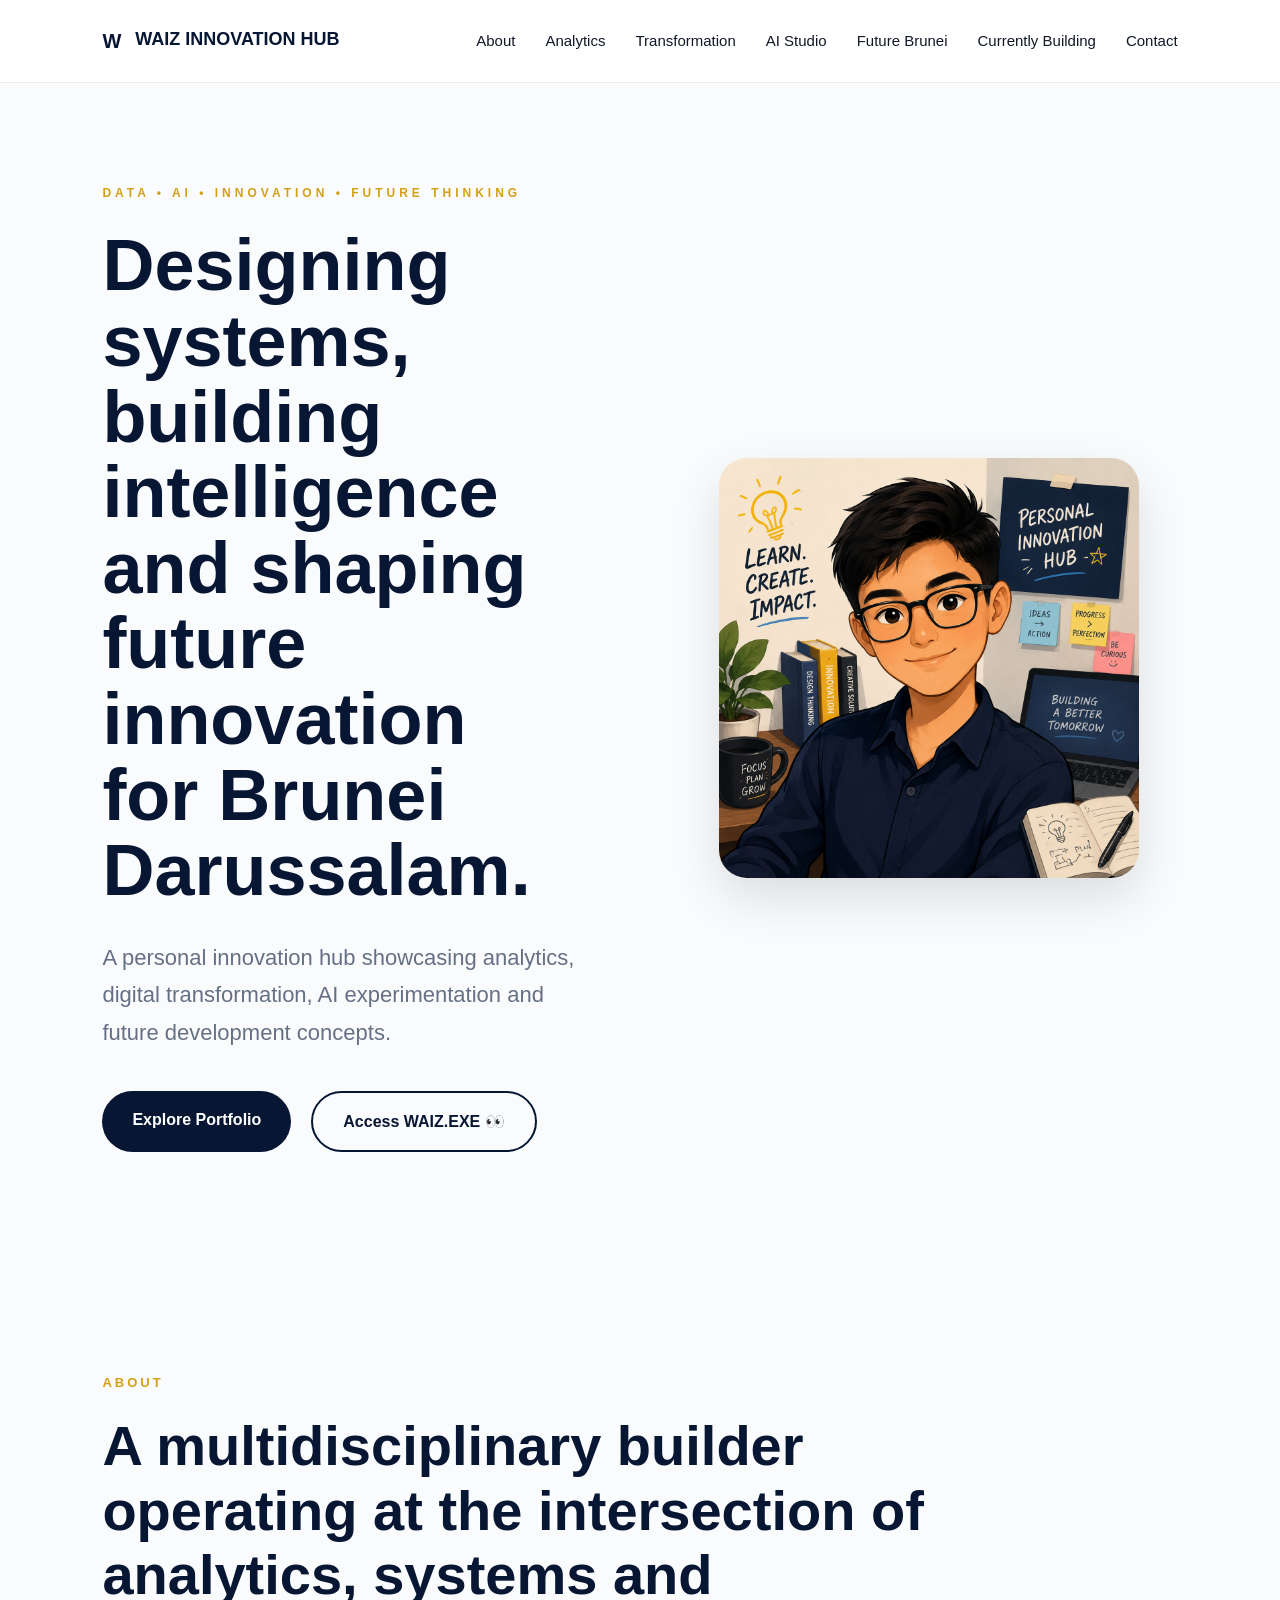
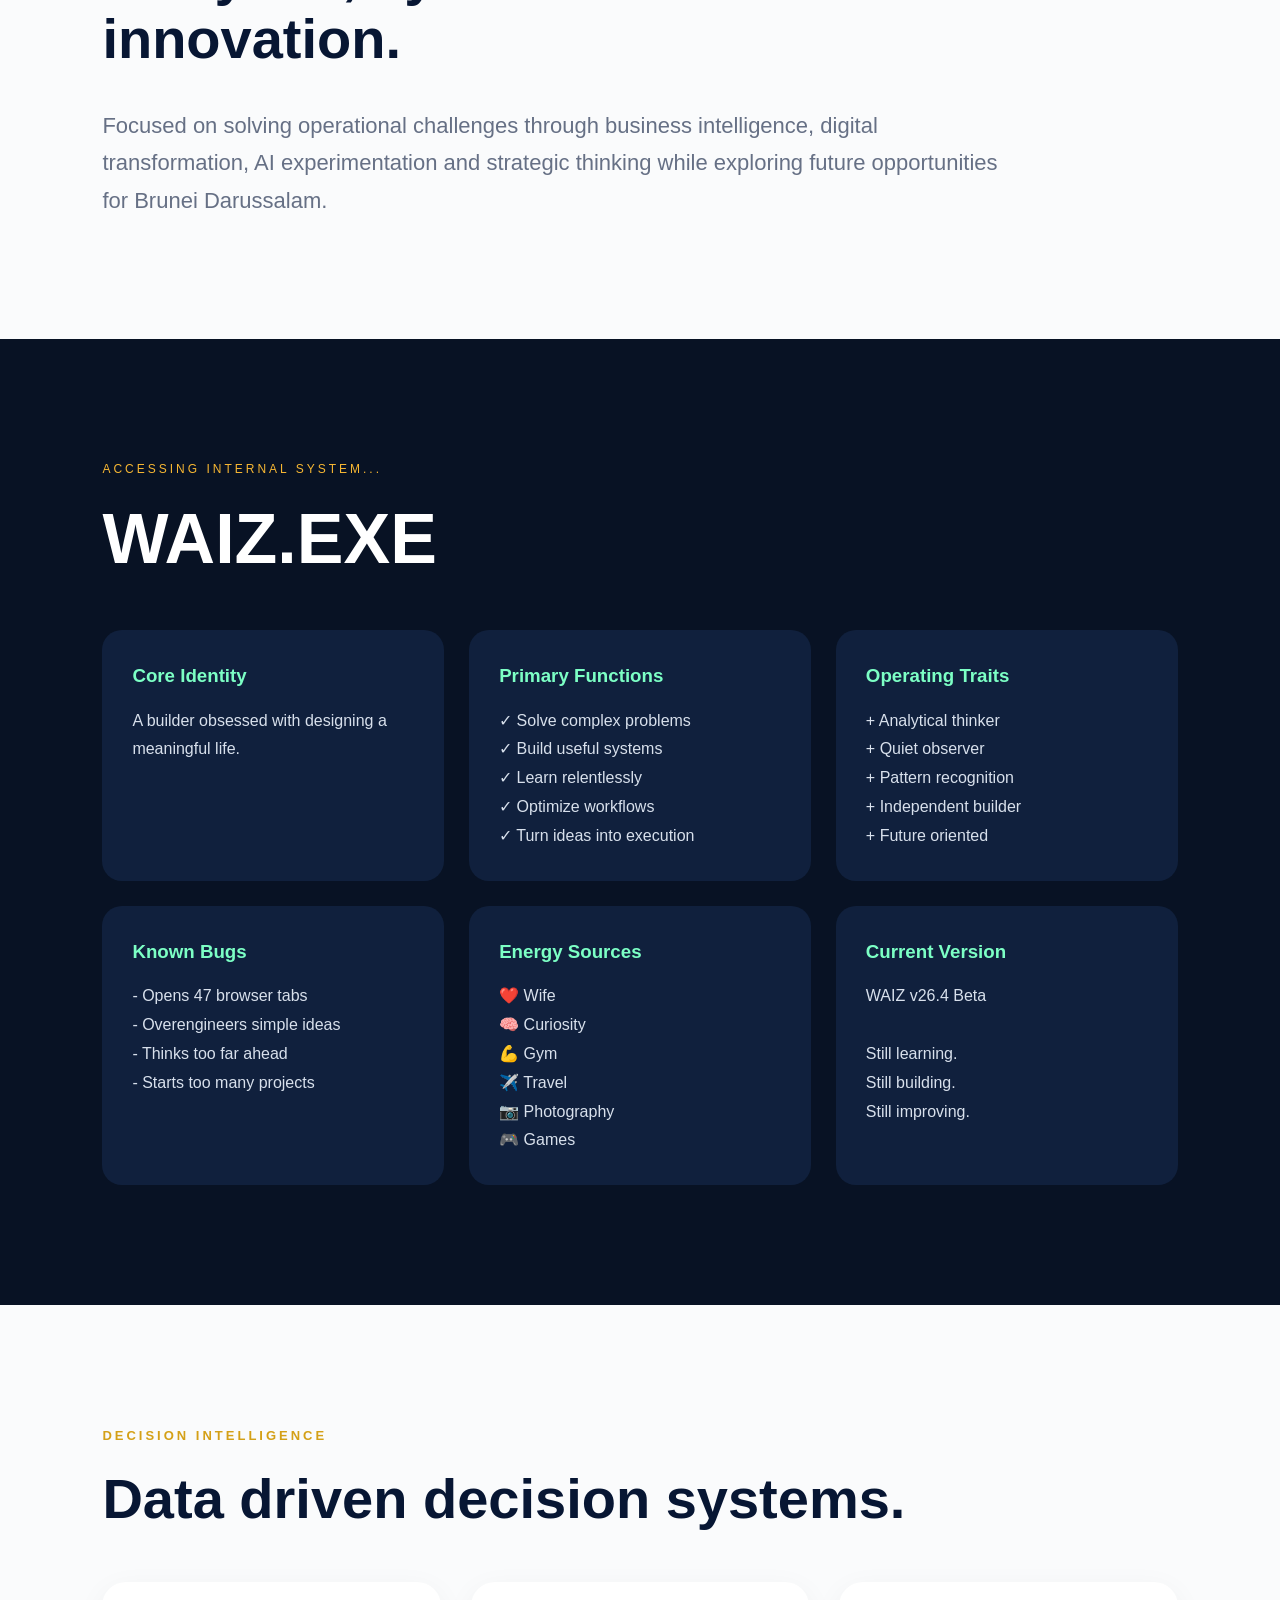
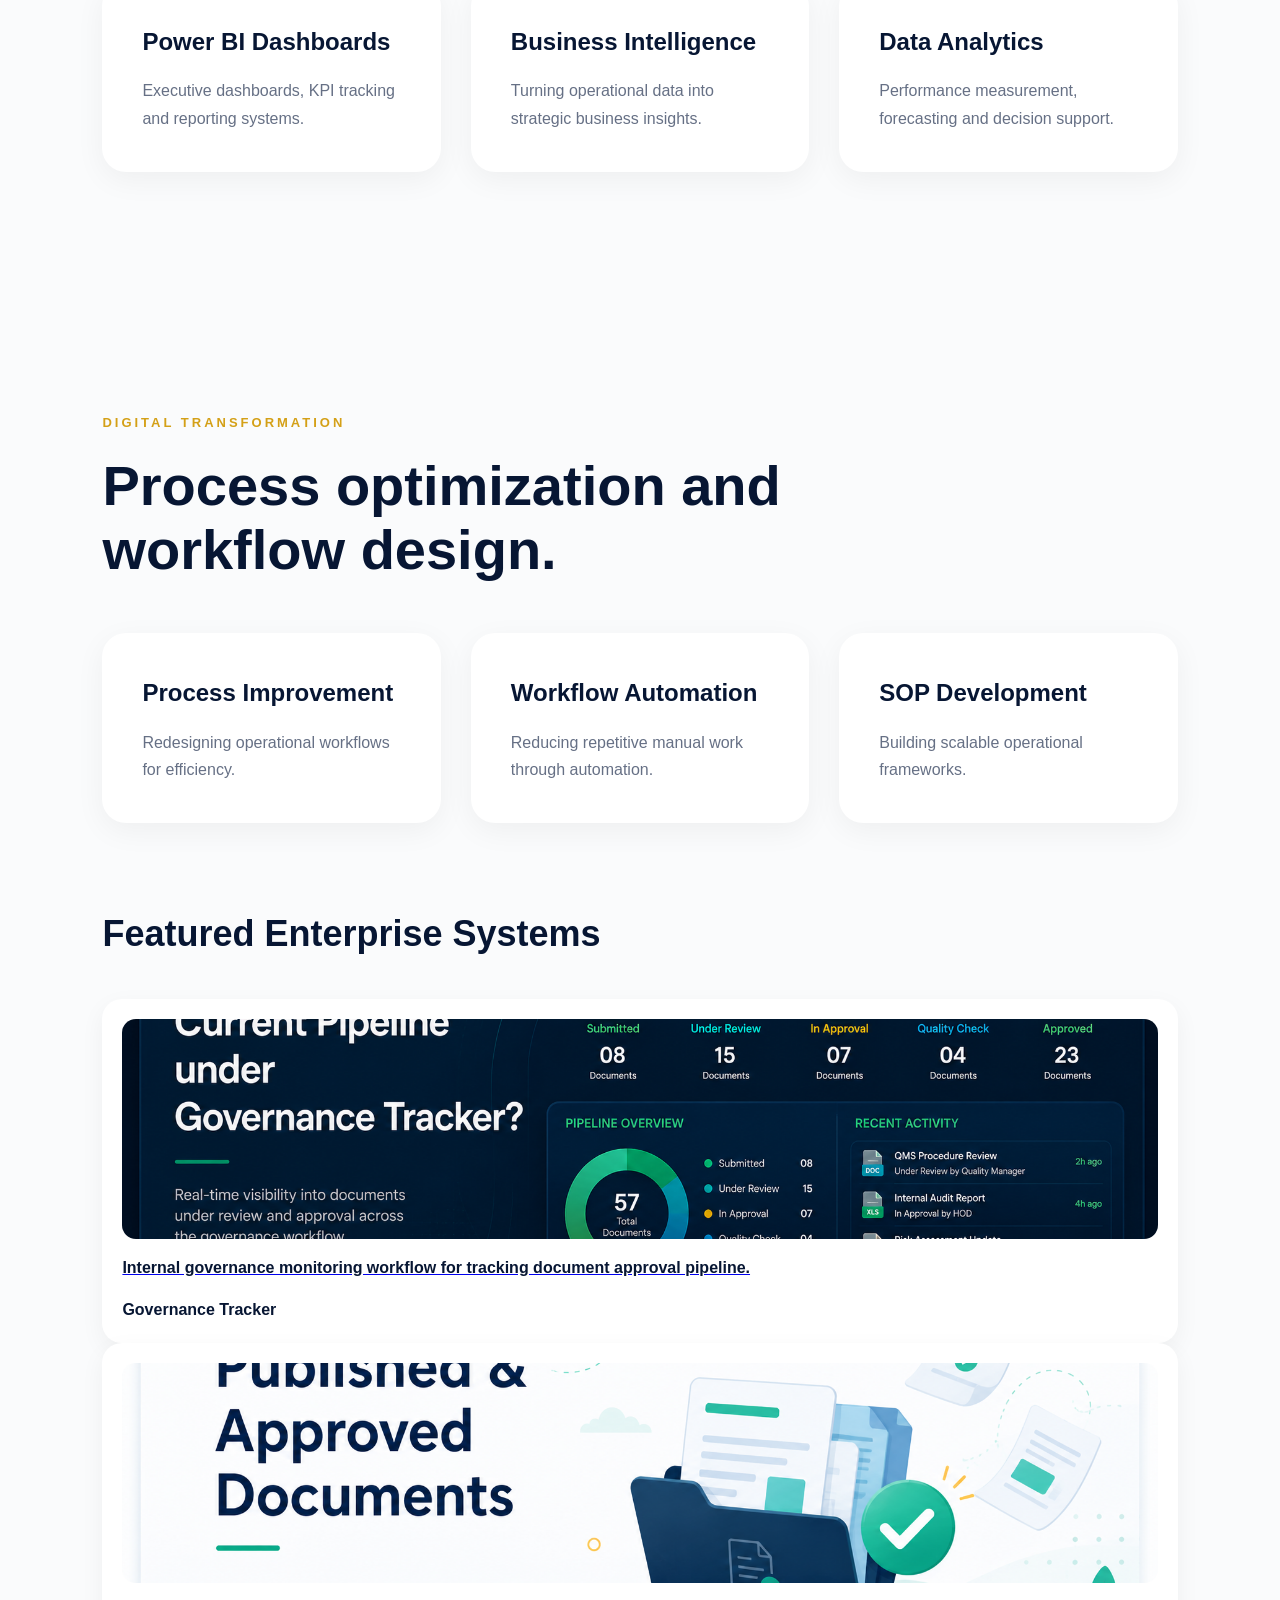
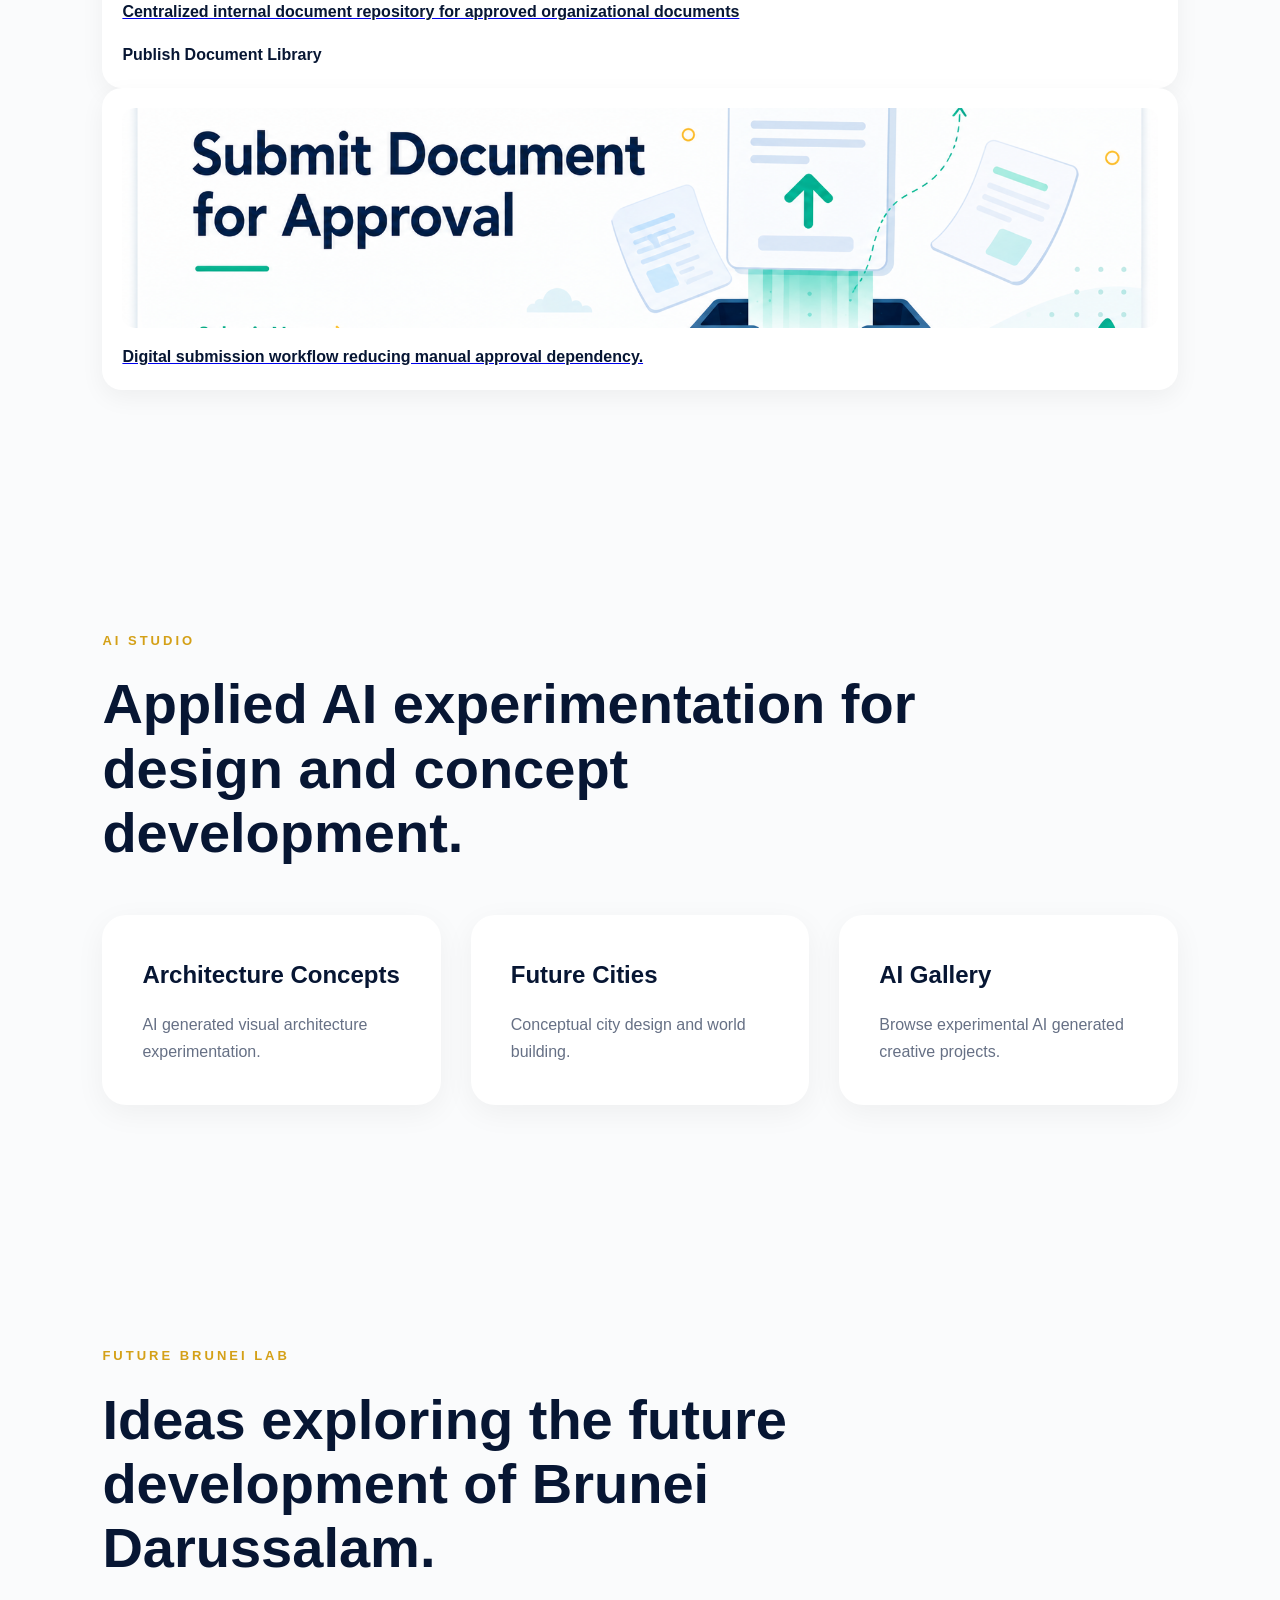
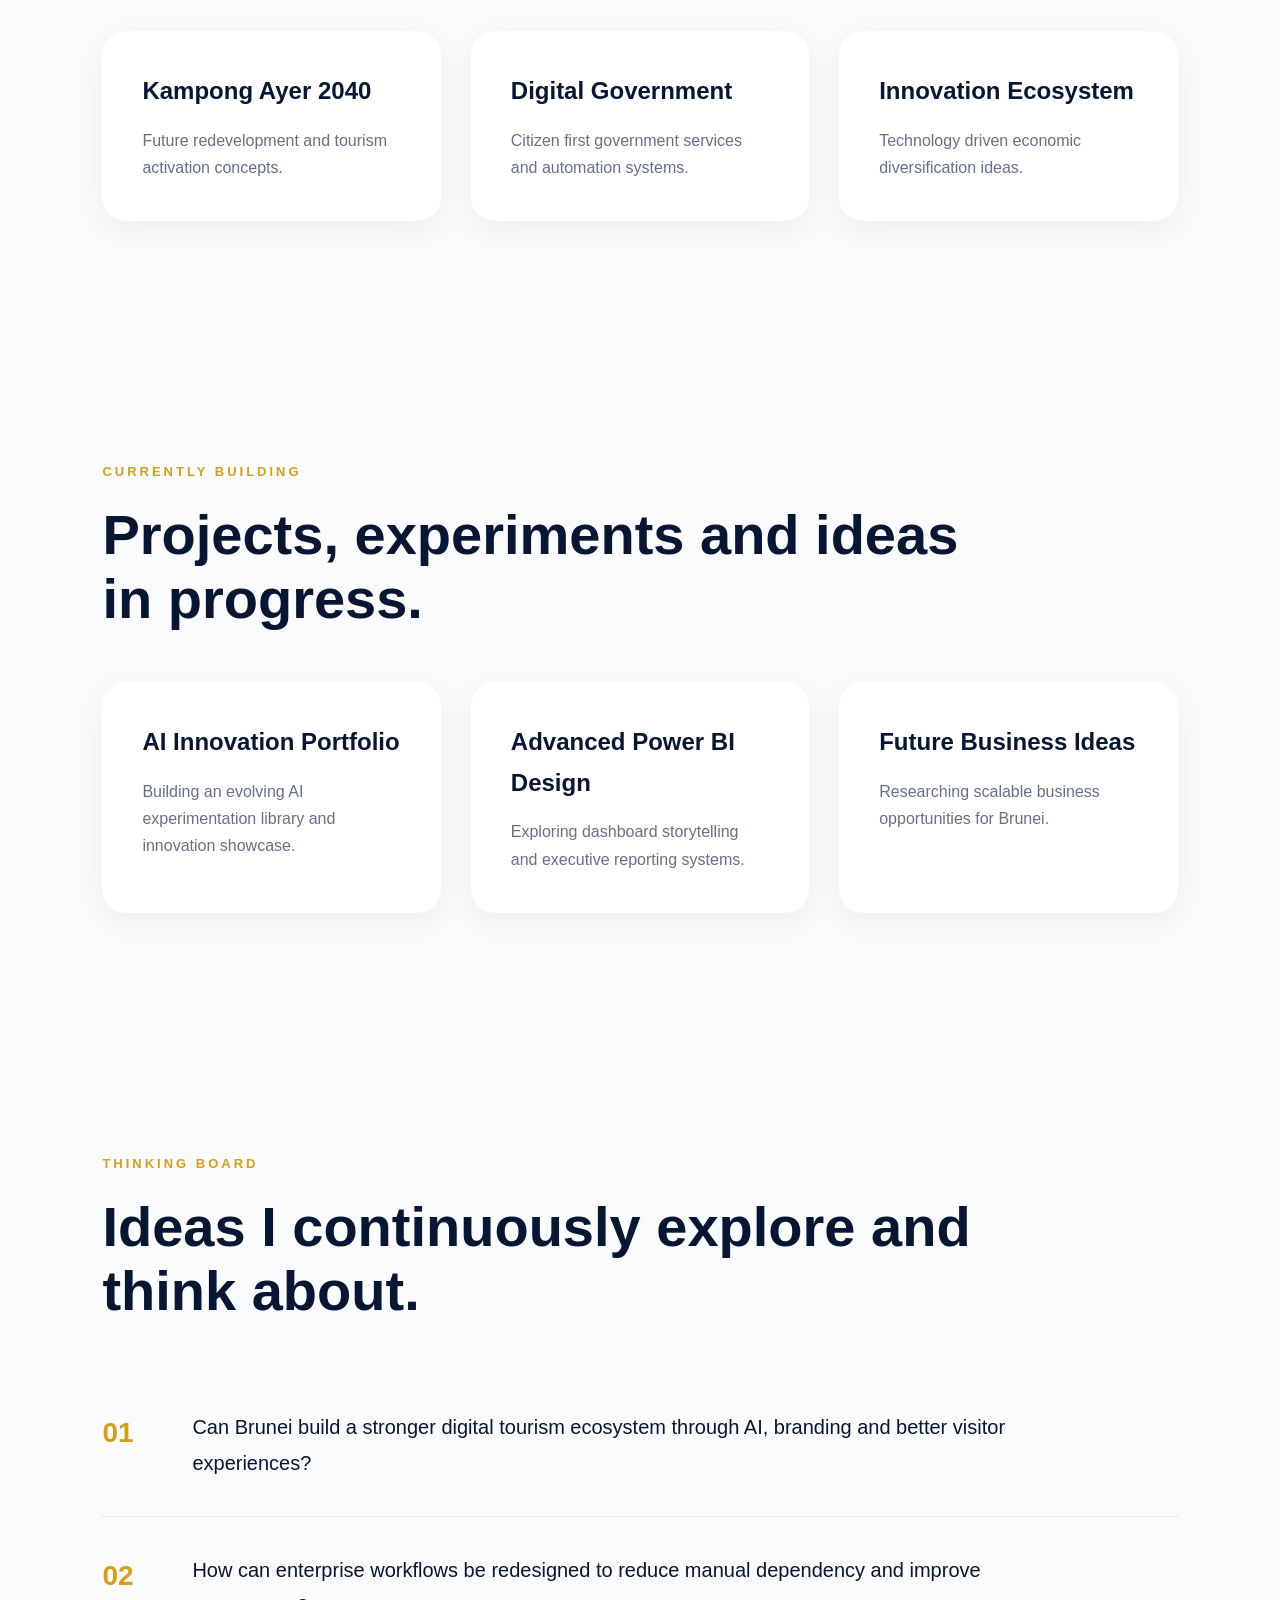
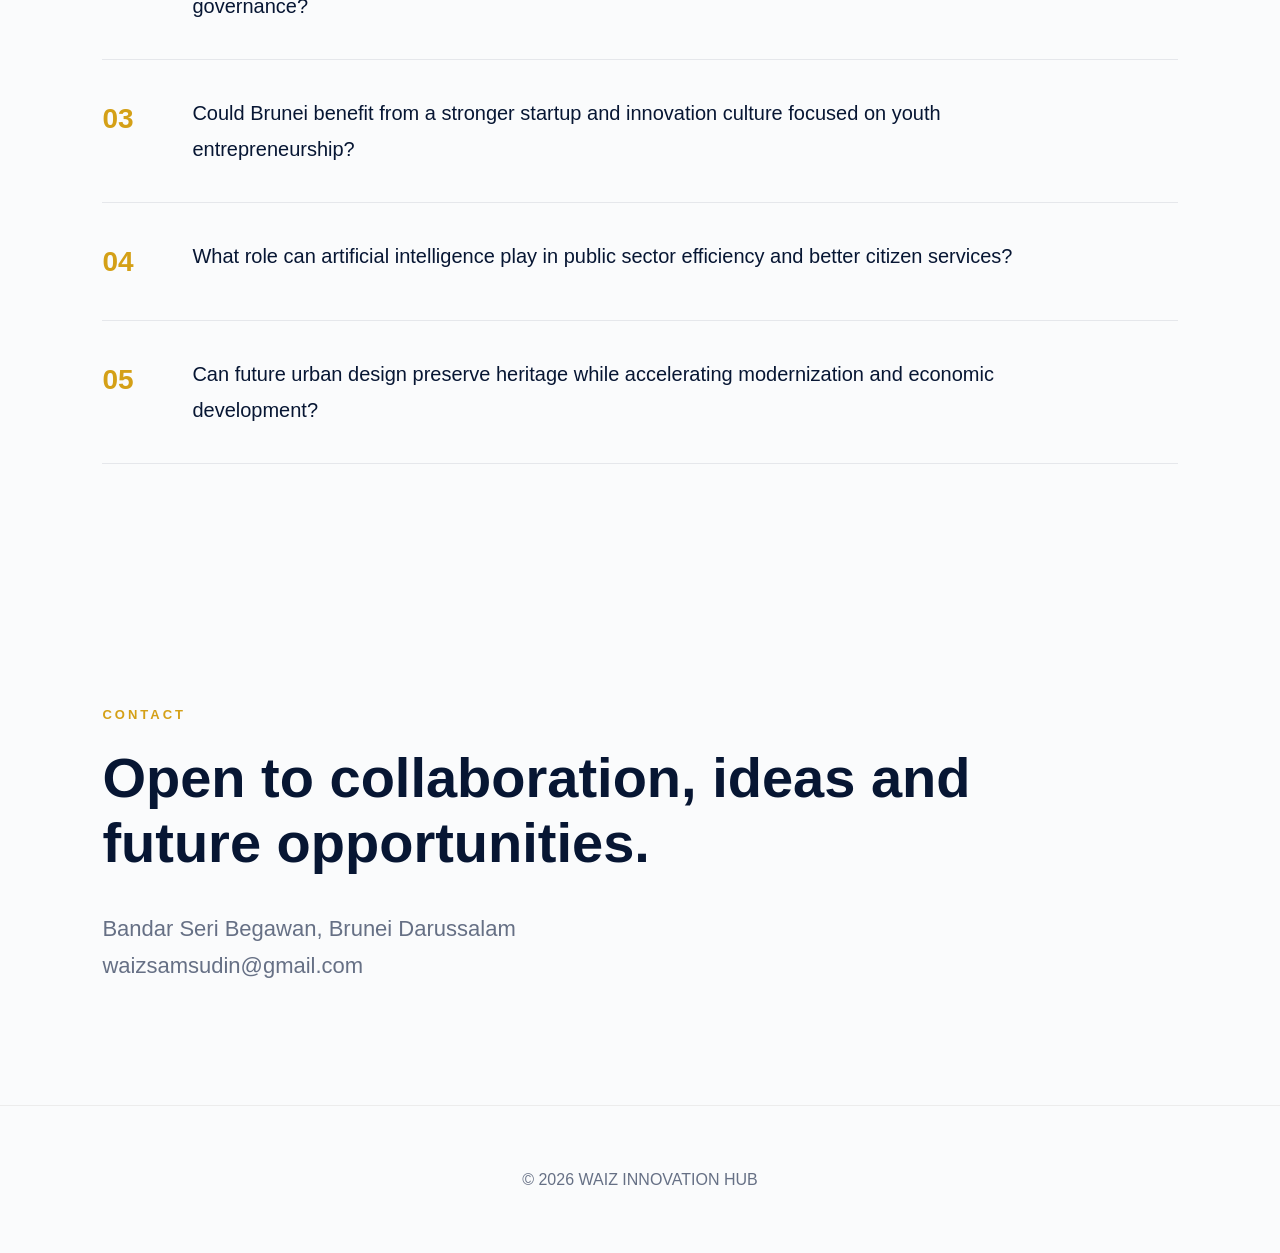
==== index.html @ 45c532b0 "Update index.html" ====
<!DOCTYPE html>
<html lang="en">

<head>
<meta charset="UTF-8">
<meta name="viewport" content="width=device-width, initial-scale=1.0">

<title>Waiz Innovation Hub</title>

<link rel="stylesheet" href="styles.css">
</head>

<body>

<!-- HEADER -->

<header>

<div class="logo">
W <span>WAIZ INNOVATION HUB</span>
</div>

<nav>
<a href="#about">About</a>
<a href="#analytics">Analytics</a>
<a href="#transformation">Transformation</a>
<a href="#ai">AI Studio</a>
<a href="#future">Future Brunei</a>
<a href="#building">Currently Building</a>
<a href="#contact">Contact</a>
</nav>

</header>


<!-- HERO -->

<section class="hero">

<div class="hero-left">

<p class="tagline">
DATA • AI • INNOVATION • FUTURE THINKING
</p>

<h1>
Designing systems,<br>
building intelligence<br>
and shaping future innovation<br>
for Brunei Darussalam.
</h1>

<p class="hero-text">

A personal innovation hub showcasing analytics, digital transformation, AI experimentation and future development concepts.

</p>

<div class="hero-buttons">

<a href="#about" class="button">
Explore Portfolio
</a>

<a href="#waiz-system" class="button-secondary">
Access WAIZ.EXE 👀
</a>

</div>

</div>


<div class="hero-right">

<img src="assets/AW_Myself1.png"
alt="Waiz"
class="profile-pic">

</div>

</section>


<!-- ABOUT -->

<section id="about">

<p class="section-mini">ABOUT</p>

<h2>
A multidisciplinary builder operating at the intersection of analytics, systems and innovation.
</h2>

<p class="section-text">

Focused on solving operational challenges through business intelligence, digital transformation, AI experimentation and strategic thinking while exploring future opportunities for Brunei Darussalam.

</p>

</section>


<!-- WAIZ.EXE -->

<section id="waiz-system">

<p class="system-mini">
ACCESSING INTERNAL SYSTEM...
</p>

<h2>WAIZ.EXE</h2>

<div class="system-grid">

<div class="system-card">
<h3>Core Identity</h3>
<p>A builder obsessed with designing a meaningful life.</p>
</div>

<div class="system-card">
<h3>Primary Functions</h3>
<p>
✓ Solve complex problems <br>
✓ Build useful systems <br>
✓ Learn relentlessly <br>
✓ Optimize workflows <br>
✓ Turn ideas into execution
</p>
</div>

<div class="system-card">
<h3>Operating Traits</h3>
<p>
+ Analytical thinker <br>
+ Quiet observer <br>
+ Pattern recognition <br>
+ Independent builder <br>
+ Future oriented
</p>
</div>

<div class="system-card">
<h3>Known Bugs</h3>
<p>
- Opens 47 browser tabs <br>
- Overengineers simple ideas <br>
- Thinks too far ahead <br>
- Starts too many projects
</p>
</div>

<div class="system-card">
<h3>Energy Sources</h3>
<p>
❤️ Wife <br>
🧠 Curiosity <br>
💪 Gym <br>
✈️ Travel <br>
📷 Photography <br>
🎮 Games
</p>
</div>

<div class="system-card">
<h3>Current Version</h3>
<p>
WAIZ v26.4 Beta <br><br>

Still learning. <br>
Still building. <br>
Still improving.

</p>
</div>

</div>

</section>


<!-- ANALYTICS -->

<section id="analytics">

<p class="section-mini">DECISION INTELLIGENCE</p>

<h2>Data driven decision systems.</h2>

<div class="grid">

<a href="./analytics/index.html" class="card-link">
<div class="card">
<h3>Power BI Dashboards</h3>
<p>Executive dashboards, KPI tracking and reporting systems.</p>
</div>
</a>

<div class="card">
<h3>Business Intelligence</h3>
<p>Turning operational data into strategic business insights.</p>
</div>

<div class="card">
<h3>Data Analytics</h3>
<p>Performance measurement, forecasting and decision support.</p>
</div>

</div>

</section>


<!-- TRANSFORMATION -->

<section id="transformation">

<p class="section-mini">DIGITAL TRANSFORMATION</p>

<h2>Process optimization and workflow design.</h2>

<div class="grid">

<a href="./transformation/index.html" class="card-link">
<div class="card">
<h3>Process Improvement</h3>
<p>Redesigning operational workflows for efficiency.</p>
</div>
</a>

<div class="card">
<h3>Workflow Automation</h3>
<p>Reducing repetitive manual work through automation.</p>
</div>

<div class="card">
<h3>SOP Development</h3>
<p>Building scalable operational frameworks.</p>
</div>

</div>


<!-- FEATURED SYSTEMS -->

<div class="featured-systems">

<h3>Featured Enterprise Systems</h3>

<div class="system-preview">

<a href="assets/ai-gallery/GovernanceTracker.png" target="_blank">

<img src="assets/ai-gallery/GovernanceTracker.png">

<p>
Internal governance monitoring workflow 
for tracking document approval pipeline.
</p>
  
</a>

<p>Governance Tracker</p>

</div>

<div class="system-preview">

<a href="assets/ai-gallery/Publish2.png" target="_blank">

<img src="assets/ai-gallery/Publish2.png">

<p>
Centralized internal document repository 
for approved organizational documents
</p>

</a>

<p>Publish Document Library</p>

</div>

<div class="system-preview">

<a href="assets/ai-gallery/Upload2.png" target="_blank">

<img src="assets/ai-gallery/Upload2.png">

<p>
Digital submission workflow reducing 
manual approval dependency.
</p>

</a>

</div>

</div>

</section>


<!-- AI STUDIO -->

<section id="ai">

<p class="section-mini">AI STUDIO</p>

<h2>Applied AI experimentation for design and concept development.</h2>

<div class="grid">

<div class="card">
<h3>Architecture Concepts</h3>
<p>AI generated visual architecture experimentation.</p>
</div>

<div class="card">
<h3>Future Cities</h3>
<p>Conceptual city design and world building.</p>
</div>

<a href="./ai-studio/gallery.html" class="card-link">
<div class="card">
<h3>AI Gallery</h3>
<p>Browse experimental AI generated creative projects.</p>
</div>
</a>

</div>

</section>


<!-- FUTURE BRUNEI -->

<section id="future">

<p class="section-mini">FUTURE BRUNEI LAB</p>

<h2>Ideas exploring the future development of Brunei Darussalam.</h2>

<div class="grid">

<a href="./future-brunei/index.html" class="card-link">
<div class="card">
<h3>Kampong Ayer 2040</h3>
<p>Future redevelopment and tourism activation concepts.</p>
</div>
</a>

<div class="card">
<h3>Digital Government</h3>
<p>Citizen first government services and automation systems.</p>
</div>

<div class="card">
<h3>Innovation Ecosystem</h3>
<p>Technology driven economic diversification ideas.</p>
</div>

</div>

</section>


<!-- CURRENTLY BUILDING -->

<section id="building">

<p class="section-mini">CURRENTLY BUILDING</p>

<h2>Projects, experiments and ideas in progress.</h2>

<div class="grid">

<div class="card">
<h3>AI Innovation Portfolio</h3>
<p>Building an evolving AI experimentation library and innovation showcase.</p>
</div>

<div class="card">
<h3>Advanced Power BI Design</h3>
<p>Exploring dashboard storytelling and executive reporting systems.</p>
</div>

<div class="card">
<h3>Future Business Ideas</h3>
<p>Researching scalable business opportunities for Brunei.</p>
</div>

</div>

</section>

  <!-- THINKING BOARD -->

<section id="thinking">

<p class="section-mini">THINKING BOARD</p>

<h2>Ideas I continuously explore and think about.</h2>

<div class="thinking-board">

<div class="thought-item">
<span>01</span>
<p>
Can Brunei build a stronger digital tourism ecosystem through AI, branding and better visitor experiences?
</p>
</div>

<div class="thought-item">
<span>02</span>
<p>
How can enterprise workflows be redesigned to reduce manual dependency and improve governance?
</p>
</div>

<div class="thought-item">
<span>03</span>
<p>
Could Brunei benefit from a stronger startup and innovation culture focused on youth entrepreneurship?
</p>
</div>

<div class="thought-item">
<span>04</span>
<p>
What role can artificial intelligence play in public sector efficiency and better citizen services?
</p>
</div>

<div class="thought-item">
<span>05</span>
<p>
Can future urban design preserve heritage while accelerating modernization and economic development?
</p>
</div>

</div>

</section>

<!-- CONTACT -->

<section id="contact">

<p class="section-mini">CONTACT</p>

<h2>Open to collaboration, ideas and future opportunities.</h2>

<p class="section-text">
Bandar Seri Begawan, Brunei Darussalam
</p>

<p class="section-text">
waizsamsudin@gmail.com
</p>

</section>


<footer>
© 2026 WAIZ INNOVATION HUB
</footer>

</body>
</html>
---- styles.css ----
*{
margin:0;
padding:0;
box-sizing:border-box;
scroll-behavior:smooth;
}

body{
font-family:-apple-system,BlinkMacSystemFont,'Segoe UI',sans-serif;
background:#FAFBFC;
color:#101828;
line-height:1.7;
}

/* HEADER */

header{
display:flex;
justify-content:space-between;
align-items:center;
padding:24px 8%;
position:sticky;
top:0;
background:rgba(255,255,255,0.96);
backdrop-filter:blur(12px);
border-bottom:1px solid #ececec;
z-index:999;
}

.logo{
display:flex;
gap:14px;
font-weight:700;
font-size:20px;
color:#071633;
}

.logo span{
font-size:18px;
}

nav{
display:flex;
gap:30px;
}

nav a{
text-decoration:none;
color:#111827;
font-weight:500;
font-size:15px;
}

nav a:hover{
color:#D4A017;
}

/* HERO */

.hero{
display:flex;
justify-content:space-between;
align-items:center;
padding:100px 8%;
min-height:90vh;
gap:80px;
}

.hero-left{
flex:1;
}

.hero-right{
flex:1;
display:flex;
justify-content:center;
}

.tagline{
font-size:12px;
font-weight:600;
letter-spacing:4px;
color:#D4A017;
margin-bottom:25px;
}

.hero h1{
font-size:72px;
line-height:1.05;
color:#071633;
margin-bottom:30px;
max-width:700px;
}

.hero-text{
font-size:22px;
color:#667085;
max-width:650px;
margin-bottom:40px;
}

/* BUTTONS */

.hero-buttons{
display:flex;
gap:20px;
flex-wrap:wrap;
}

.button{
display:inline-block;
padding:15px 30px;
background:#071633;
color:white;
text-decoration:none;
border-radius:50px;
font-weight:600;
}

.button:hover{
background:#D4A017;
transform:translateY(-3px);
}

.button-secondary{
display:inline-block;
padding:15px 30px;
border:2px solid #071633;
color:#071633;
text-decoration:none;
border-radius:50px;
font-weight:600;
}

.button-secondary:hover{
background:#071633;
color:white;
transform:translateY(-3px);
}

/* IMAGE */

.profile-pic{
width:420px;
max-width:100%;
border-radius:28px;
box-shadow:0 20px 50px rgba(0,0,0,.12);
}

/* GENERAL */

section{
padding:120px 8%;
}

.section-mini{
font-size:13px;
font-weight:700;
letter-spacing:3px;
color:#D4A017;
margin-bottom:20px;
}

section h2{
font-size:56px;
line-height:1.15;
max-width:900px;
color:#071633;
margin-bottom:35px;
}

.section-text{
font-size:22px;
max-width:900px;
color:#667085;
}

/* GRID */

.grid{
display:grid;
grid-template-columns:repeat(auto-fit,minmax(300px,1fr));
gap:30px;
margin-top:50px;
}

/* CARD LINKS */

.card-link{
text-decoration:none;
display:block;
color:inherit;
}

/* CARDS */

.card{
background:white;
padding:40px;
border-radius:24px;
box-shadow:0 8px 30px rgba(0,0,0,.05);
cursor:pointer;
}

.card:hover{
transform:translateY(-10px);
box-shadow:0 20px 40px rgba(0,0,0,.08);
}

.card h3{
font-size:24px;
margin-bottom:15px;
color:#071633;
}

.card p{
color:#667085;
}

/* WAIZ SYSTEM */

#waiz-system{
background:#081224;
padding:120px 8%;
}

.system-mini{
font-size:12px;
letter-spacing:3px;
color:#f7b733;
margin-bottom:20px;
}

#waiz-system h2{
font-size:70px;
color:white;
margin-bottom:50px;
}

.system-grid{
display:grid;
grid-template-columns:repeat(auto-fit,minmax(300px,1fr));
gap:25px;
}

.system-card{
background:#10203d;
padding:30px;
border-radius:20px;
}

.system-card:hover{
transform:translateY(-6px);
}

.system-card h3{
color:#7cffc5;
margin-bottom:15px;
}

.system-card p{
color:#d8e0ec;
line-height:1.8;
}

/* FOOTER */

footer{
padding:60px;
text-align:center;
border-top:1px solid #ececec;
color:#667085;
}

/* MOBILE */

@media(max-width:1000px){

.hero{
flex-direction:column-reverse;
text-align:center;
padding:70px 20px;
gap:50px;
}

.hero h1{
font-size:46px;
}

.hero-text{
font-size:18px;
margin:auto;
margin-bottom:35px;
}

.profile-pic{
width:280px;
}

section{
padding:80px 20px;
}

section h2{
font-size:36px;
}

.section-text{
font-size:18px;
}

header{
flex-direction:column;
gap:20px;
padding:20px;
}

nav{
flex-wrap:wrap;
justify-content:center;
gap:15px;
}
}

@media(max-width:768px){

.hero-buttons{
flex-direction:column;
width:100%;
}

.button,
.button-secondary{
width:100%;
text-align:center;
}

#waiz-system h2{
font-size:42px;
}

.hero h1{
font-size:38px;
}

.grid{
grid-template-columns:1fr;
}
}

/* ====================================== */
/* AI STUDIO GALLERY PAGE                 */
/* ====================================== */

.gallery-page{
max-width:1300px;
margin:80px auto;
padding:0 40px;
}

.gallery-page h1{
font-size:48px;
margin-bottom:20px;
color:#071633;
}

.gallery-intro{
max-width:850px;
font-size:20px;
line-height:1.7;
color:#667085;
margin-bottom:60px;
}

/* GRID */

.gallery-grid{
display:grid;
grid-template-columns:repeat(auto-fit,minmax(320px,1fr));
gap:32px;
}

/* LINKS */

.gallery-link{
text-decoration:none;
color:inherit;
display:block;
}

/* ITEMS */

.gallery-item{
cursor:pointer;
}

.gallery-item:hover{
transform:translateY(-5px);
}

.gallery-item img{
width:100%;
display:block;
border-radius:14px;
box-shadow:0 6px 20px rgba(0,0,0,.06);
}

/* CATEGORY */

.gallery-item span{
font-size:11px;
letter-spacing:2px;
color:#D4A017;
font-weight:700;
display:block;
margin-top:14px;
}

/* DESCRIPTION */

.gallery-item p{
font-size:14px;
line-height:1.5;
color:#667085;
margin-top:10px;
}


/* ====================================== */
/* ANALYTICS PAGE                        */
/* ====================================== */

.analytics-page{
max-width:1200px;
margin:100px auto;
padding:0 40px;
}

.analytics-page h1{
font-size:48px;
max-width:800px;
line-height:1.2;
margin-bottom:25px;
color:#071633;
}

.analytics-description{
max-width:700px;
line-height:1.7;
margin-bottom:50px;
color:#667085;
font-size:18px;
}

/* DASHBOARD GRID */

.dashboard-grid{
display:grid;
grid-template-columns:repeat(2,1fr);
gap:24px;
}

/* DASHBOARD CARD */

.dashboard-card{
background:white;
padding:35px;
border-radius:18px;
box-shadow:0 4px 10px rgba(0,0,0,.04);
}

.dashboard-card:hover{
transform:translateY(-5px);
}

.dashboard-card h3{
margin-bottom:15px;
color:#071633;
}


/* ====================================== */
/* MOBILE RESPONSIVE                      */
/* ====================================== */

@media(max-width:768px){

/* GALLERY */

.gallery-page{
padding:0 20px;
margin:60px auto;
}

.gallery-page h1{
font-size:32px;
line-height:1.3;
}

.gallery-intro{
font-size:16px;
line-height:1.6;
margin-bottom:40px;
}

.gallery-grid{
grid-template-columns:1fr;
gap:24px;
}

/* ANALYTICS */

.analytics-page{
padding:0 20px;
margin:60px auto;
}

.analytics-page h1{
font-size:32px;
line-height:1.3;
}

.dashboard-grid{
grid-template-columns:1fr;
}

}

/* =============================== */
/* ANALYTICS KPI */
/* =============================== */

.kpi-grid{
display:grid;
grid-template-columns:repeat(4,1fr);
gap:20px;
margin-bottom:50px;
}

.kpi-card{
background:#071633;
padding:30px;
border-radius:18px;
color:white;
}

.kpi-card h3{
font-size:36px;
margin-bottom:10px;
}

.kpi-card p{
opacity:.8;
}


/* DASHBOARD */

.fake-chart{
height:160px;
background:linear-gradient(
to top,
#dbeafe,
#eff6ff
);
border-radius:12px;
margin:20px 0;
}


/* INSIGHTS */

.insights-box{
margin-top:60px;
padding:40px;
background:white;
border-radius:24px;
box-shadow:0 8px 30px rgba(0,0,0,.05);
}

.insights-box h2{
font-size:32px;
margin-bottom:25px;
}

.insights-box p{
margin-bottom:10px;
color:#667085;
}


/* MOBILE */

@media(max-width:768px){

.kpi-grid{
grid-template-columns:1fr;
}

}

/* TRANSFORMATION PAGE */

.metrics-grid{
display:grid;
grid-template-columns:repeat(4,1fr);
gap:20px;
margin-bottom:40px;
}

.metric-box{
background:#071633;
padding:30px;
border-radius:16px;
color:white;
}

.metric-box h3{
font-size:42px;
margin-bottom:10px;
}

.metric-box p{
font-size:14px;
color:#d0d8e8;
}

.executive-box{
margin-top:40px;
background:white;
padding:40px;
border-radius:20px;
box-shadow:0 8px 20px rgba(0,0,0,.04);
}

.executive-box h3{
margin-bottom:20px;
color:#071633;
}

.executive-box p{
margin-bottom:12px;
color:#667085;
}

.back-button{
max-width:1200px;
margin:40px auto 0 auto;
padding:0 40px;
}

.back-button a{
text-decoration:none;
font-weight:600;
color:#071633;
}

.back-button a:hover{
color:#D4A017;
}

/* ====================================== */
/* FUTURE BRUNEI PAGE                    */
/* ====================================== */

.future-grid{
display:grid;
grid-template-columns:repeat(2,1fr);
gap:24px;
margin-top:40px;
}

.future-card{
background:white;
padding:35px;
border-radius:20px;
box-shadow:0 8px 20px rgba(0,0,0,.04);
}

.future-card:hover{
transform:translateY(-5px);
}

.future-card h3{
margin-bottom:15px;
color:#071633;
}

/* PLACEHOLDER */

.future-placeholder{
height:140px;
background:linear-gradient(
to top,
#eef2ff,
#f8fafc
);
border-radius:12px;
margin:20px 0;
}

/* PERSONAL BOX */

.future-box{
margin-top:50px;
background:#071633;
padding:40px;
border-radius:24px;
color:white;
}

.future-box h3{
margin-bottom:20px;
font-size:28px;
}

.future-box p{
margin-bottom:15px;
color:#d9e1ef;
}


/* MOBILE */

@media(max-width:768px){

.future-grid{
grid-template-columns:1fr;
}

}

/* FEATURED SYSTEMS */

.featured-systems{
margin-top:80px;
}

.featured-systems h3{
font-size:32px;
margin-bottom:30px;
color:#071633;
}

.system-preview-grid{
display:grid;
grid-template-columns:repeat(3,1fr);
gap:25px;
}

.system-preview{
background:white;
padding:20px;
border-radius:20px;
box-shadow:0 8px 20px rgba(0,0,0,.05);
}

.system-preview img{
width:100%;
border-radius:14px;
display:block;
}

.system-preview p{
margin-top:15px;
font-weight:600;
color:#071633;
}

/* MOBILE */

@media(max-width:768px){

.system-preview-grid{
grid-template-columns:1fr;
}

}

/* THINKING BOARD */

.thinking-board{
margin-top:50px;
}

.thought-item{
padding:35px 0;
border-bottom:1px solid #e5e7eb;
display:flex;
gap:40px;
align-items:flex-start;
}

.thought-item span{
font-size:28px;
font-weight:700;
color:#D4A017;
min-width:50px;
}

.thought-item p{
font-size:20px;
line-height:1.8;
color:#071633;
max-width:900px;
}

@media(max-width:768px){

.thought-item{
flex-direction:column;
gap:15px;
}

.thought-item p{
font-size:17px;
}

}

/* FEATURED ENTERPRISE SYSTEMS */

.featured-systems{
margin-top:80px;
}

.featured-systems h3{
font-size:36px;
margin-bottom:35px;
color:#071633;
}

.system-preview-grid{
display:grid;
grid-template-columns:repeat(3,1fr);
gap:30px;
}

.system-preview{
background:white;
padding:20px;
border-radius:20px;
box-shadow:0 8px 25px rgba(0,0,0,.05);
overflow:hidden;
}

.system-preview img{
width:100%;
height:220px;          /* THIS controls size */
object-fit:cover;     /* crops nicely */
border-radius:14px;
display:block;
}

.system-preview p{
margin-top:15px;
font-size:16px;
font-weight:600;
color:#071633;
}

/* MOBILE */

@media(max-width:768px){

.system-preview-grid{
grid-template-columns:1fr;
}

.system-preview img{
height:180px;
}

}
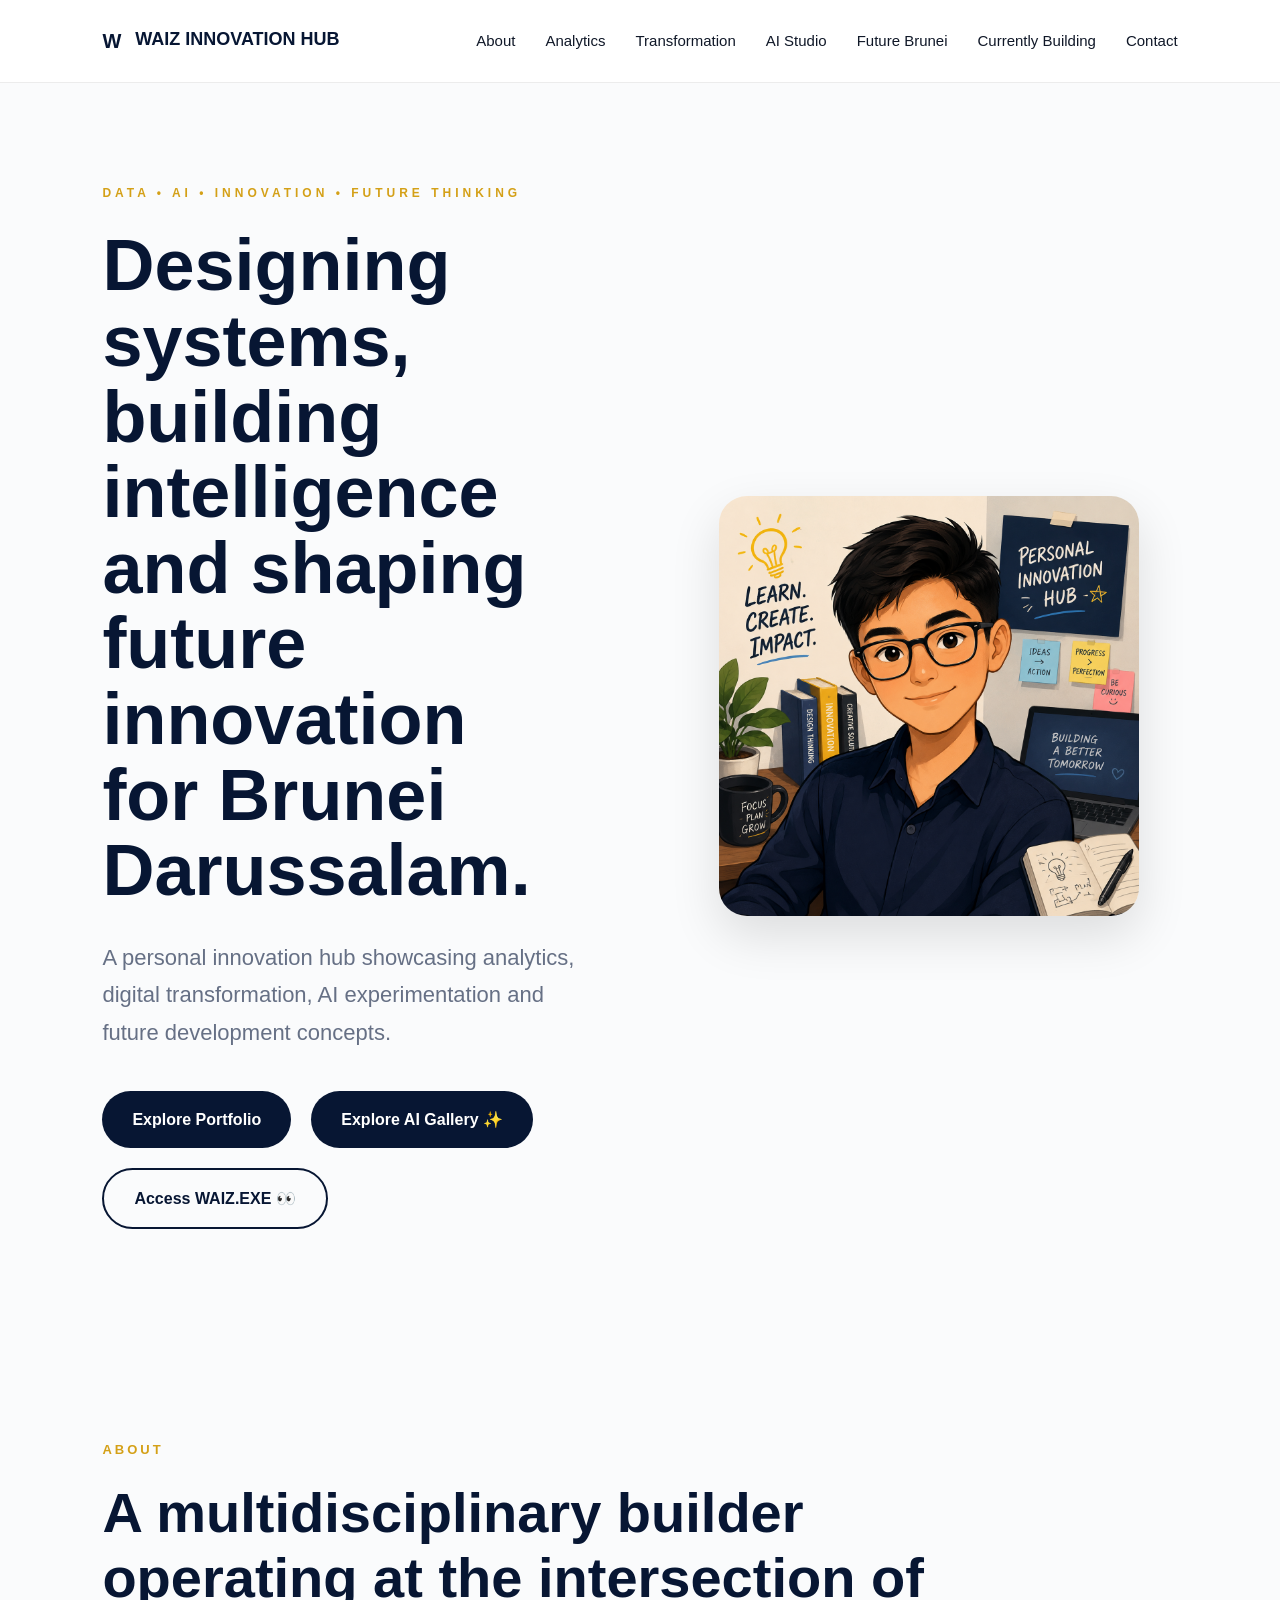
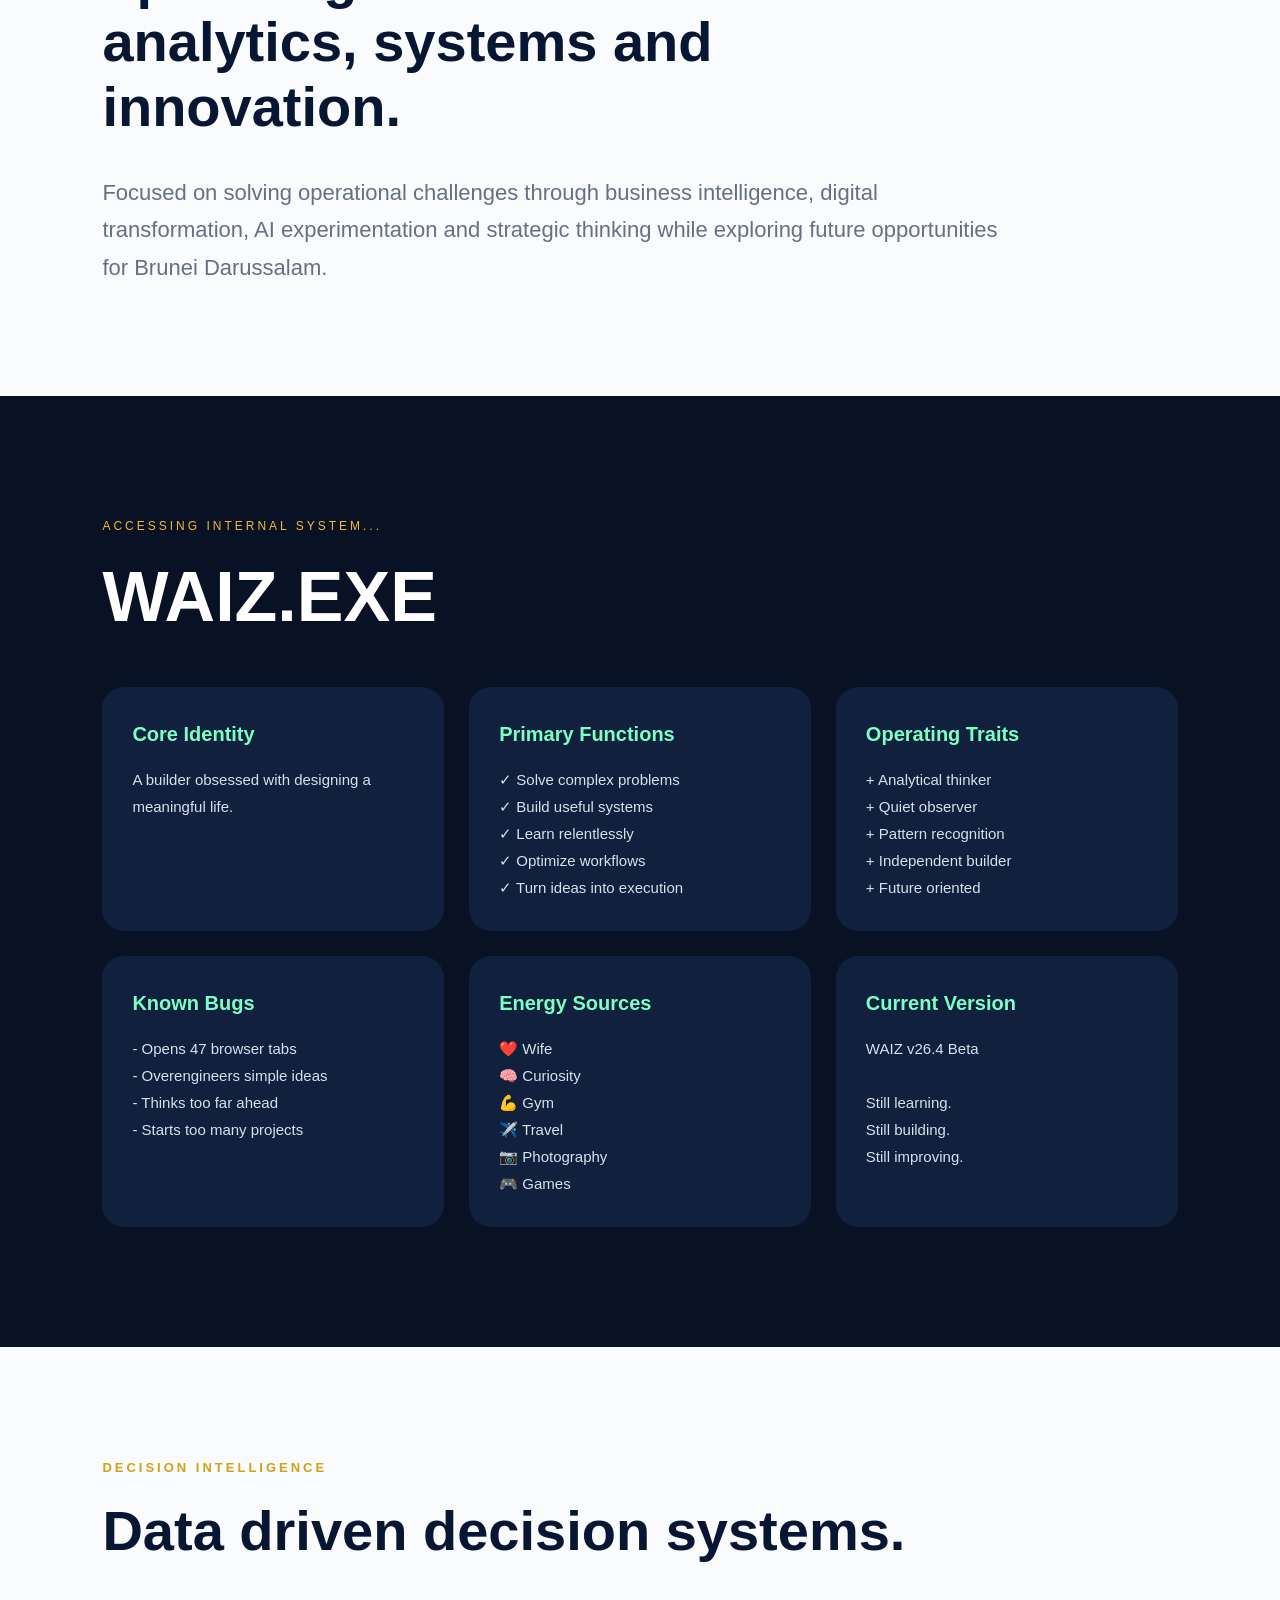
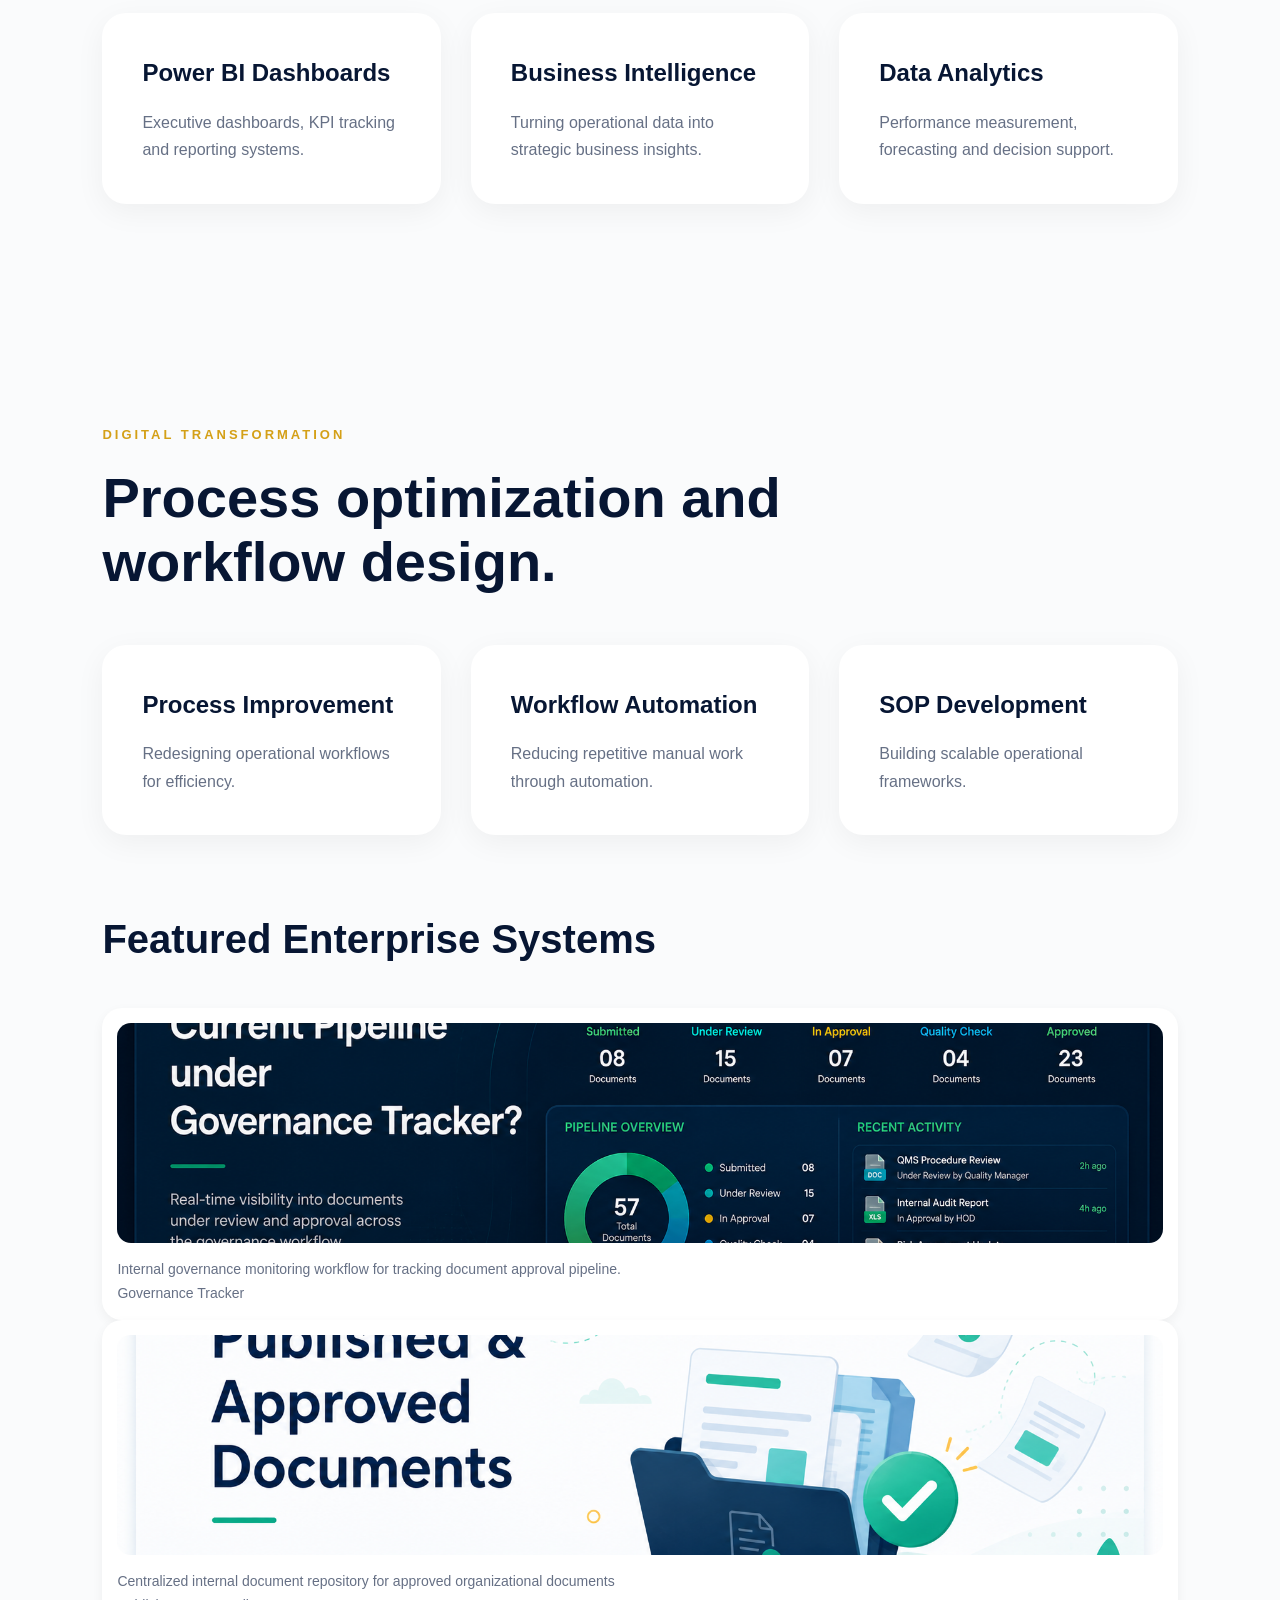
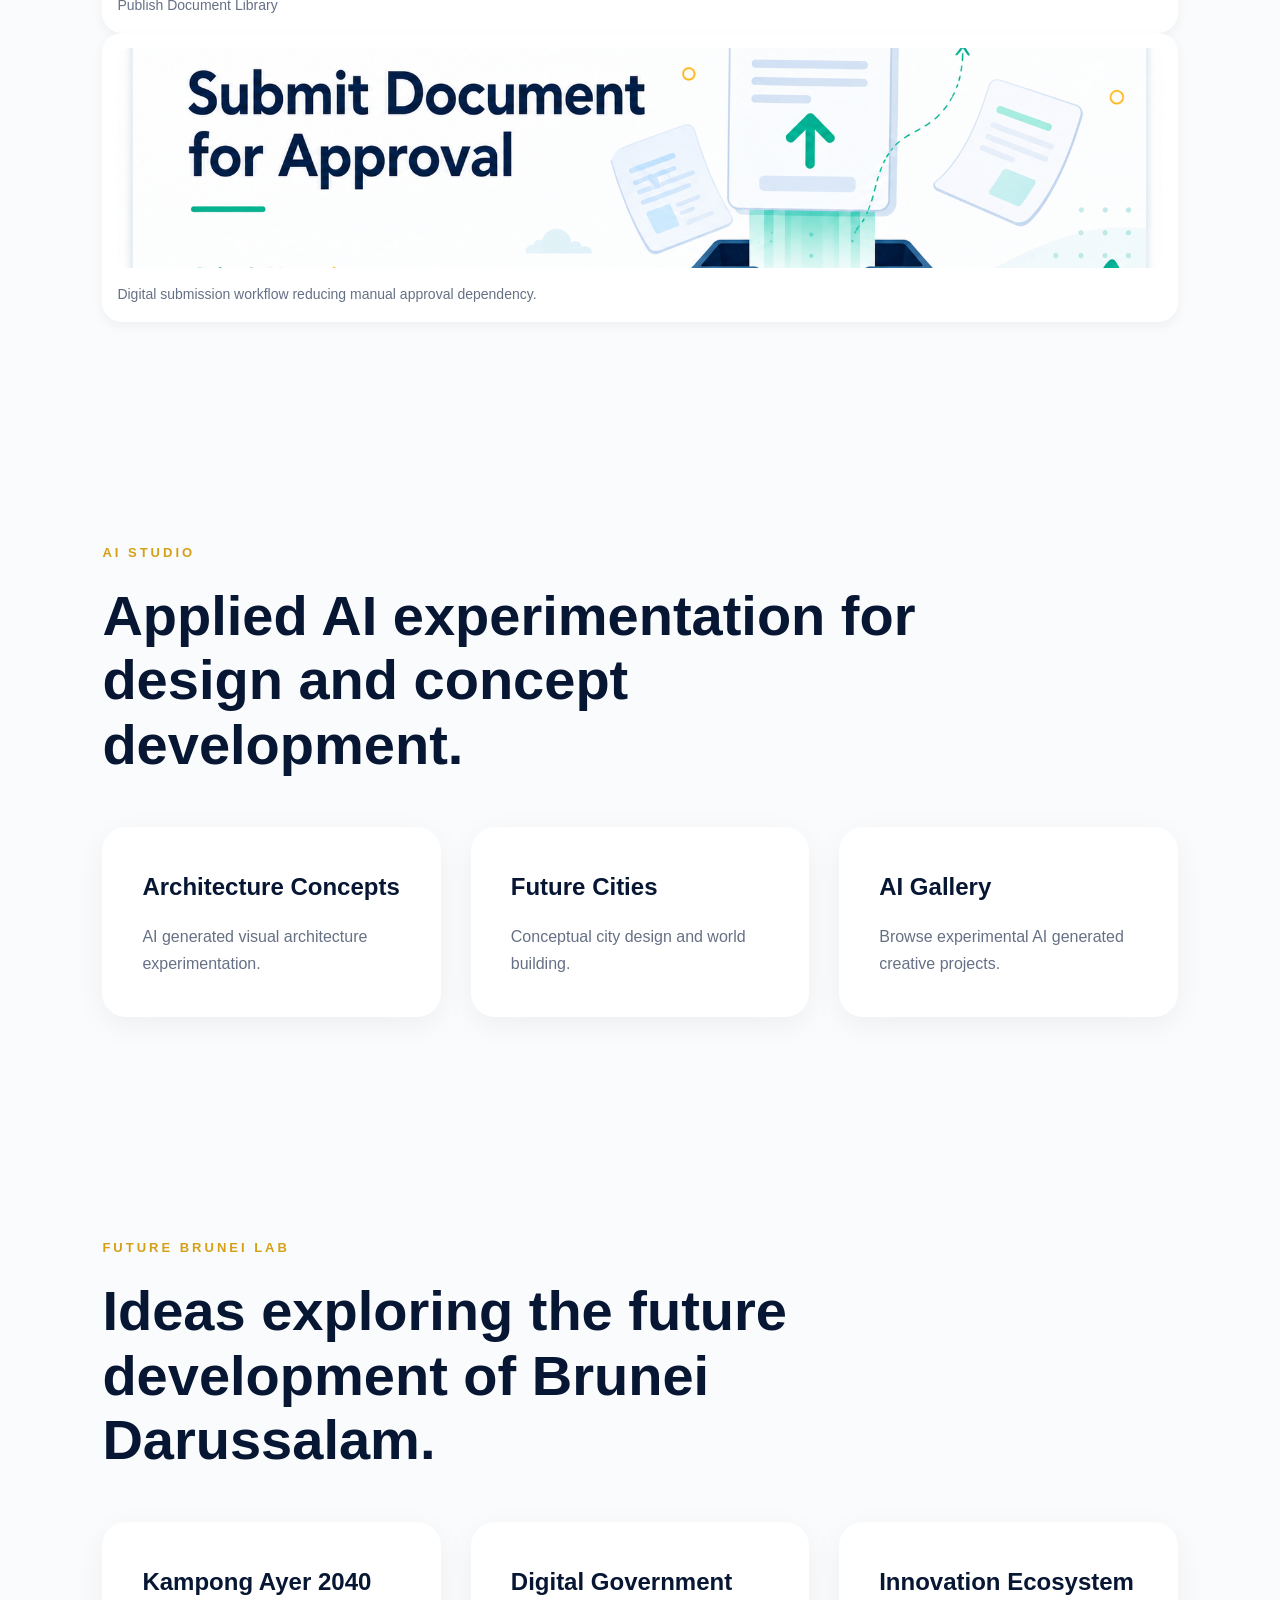
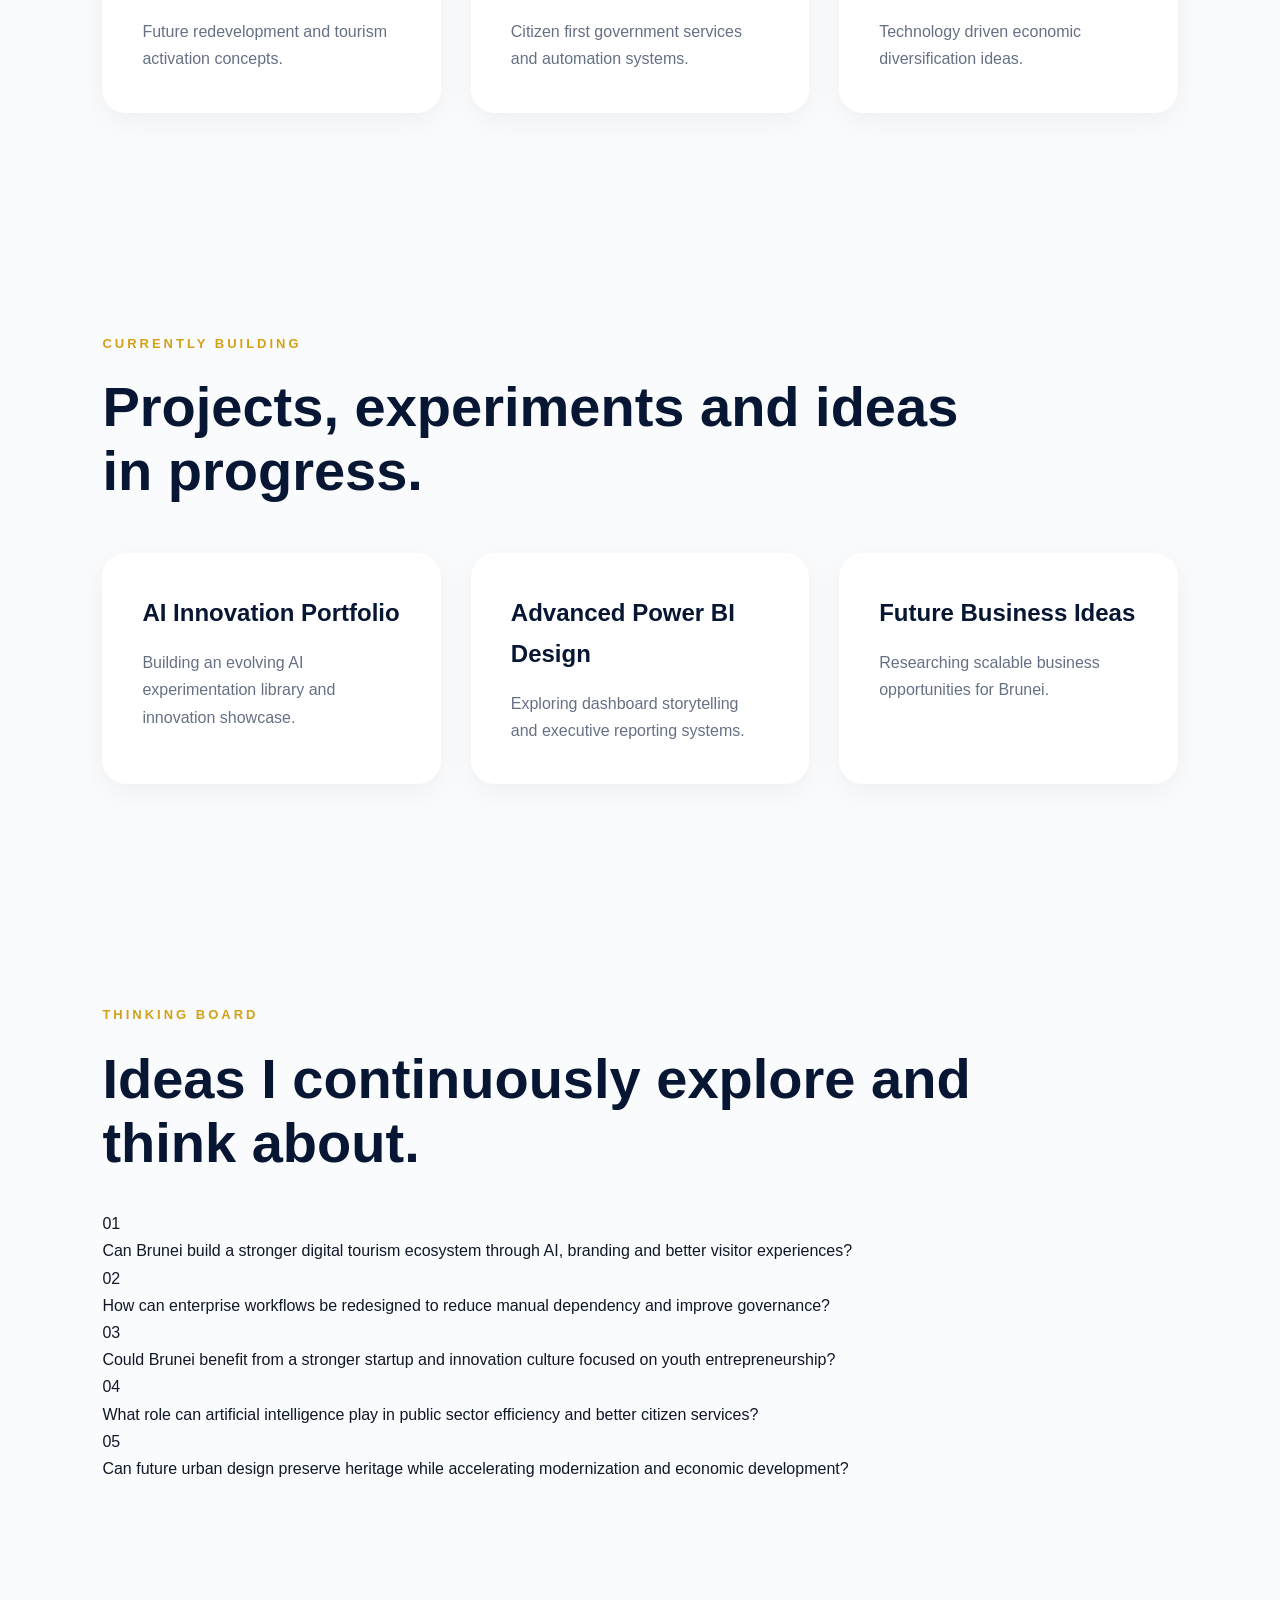
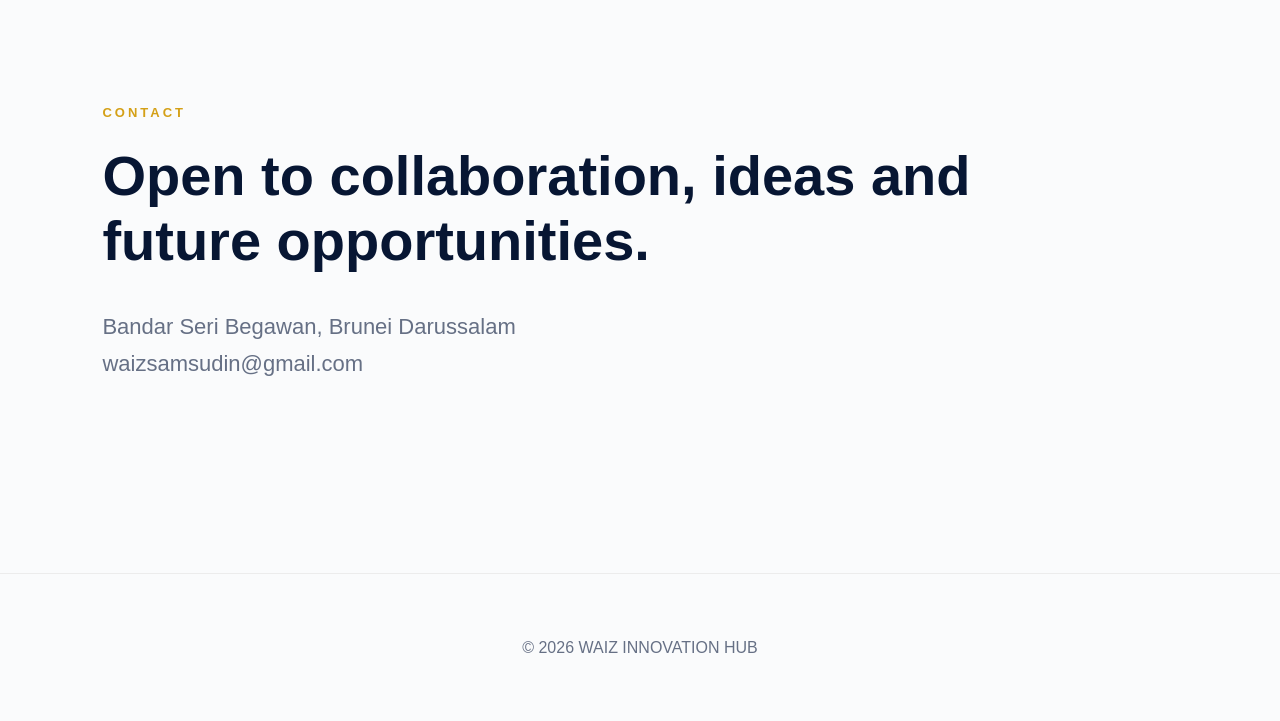
==== commit 1efc6f53: "Update index.html" ====
--- a/index.html
+++ b/index.html
@@ -62,6 +62,10 @@
 Explore Portfolio
 </a>
 
+<a href="./ai-studio/gallery.html" class="button">
+Explore AI Gallery ✨
+</a>
+
 <a href="#waiz-system" class="button-secondary">
 Access WAIZ.EXE 👀
 </a>
--- a/styles.css
+++ b/styles.css
@@ -1,3 +1,11 @@
+/* ===================================== */
+/* WAIZ INNOVATION HUB V2 */
+/* FOUNDATION */
+/* ===================================== */
+
+
+/* RESET */
+
 *{
 margin:0;
 padding:0;
@@ -5,6 +13,9 @@
 scroll-behavior:smooth;
 }
 
+
+/* GLOBAL */
+
 body{
 font-family:-apple-system,BlinkMacSystemFont,'Segoe UI',sans-serif;
 background:#FAFBFC;
@@ -12,7 +23,20 @@
 line-height:1.7;
 }
 
+img{
+max-width:100%;
+display:block;
+}
+
+a{
+text-decoration:none;
+color:inherit;
+}
+
+
+/* ===================================== */
 /* HEADER */
+/* ===================================== */
 
 header{
 display:flex;
@@ -21,7 +45,7 @@
 padding:24px 8%;
 position:sticky;
 top:0;
-background:rgba(255,255,255,0.96);
+background:rgba(255,255,255,.96);
 backdrop-filter:blur(12px);
 border-bottom:1px solid #ececec;
 z-index:999;
@@ -45,17 +69,19 @@
 }
 
 nav a{
-text-decoration:none;
-color:#111827;
 font-weight:500;
 font-size:15px;
+transition:.3s ease;
 }
 
 nav a:hover{
 color:#D4A017;
 }
 
+
+/* ===================================== */
 /* HERO */
+/* ===================================== */
 
 .hero{
 display:flex;
@@ -99,7 +125,16 @@
 margin-bottom:40px;
 }
 
+.profile-pic{
+width:420px;
+border-radius:28px;
+box-shadow:0 20px 50px rgba(0,0,0,.12);
+}
+
+
+/* ===================================== */
 /* BUTTONS */
+/* ===================================== */
 
 .hero-buttons{
 display:flex;
@@ -112,9 +147,9 @@
 padding:15px 30px;
 background:#071633;
 color:white;
-text-decoration:none;
 border-radius:50px;
 font-weight:600;
+transition:.35s ease;
 }
 
 .button:hover{
@@ -127,9 +162,9 @@
 padding:15px 30px;
 border:2px solid #071633;
 color:#071633;
-text-decoration:none;
 border-radius:50px;
 font-weight:600;
+transition:.35s ease;
 }
 
 .button-secondary:hover{
@@ -138,19 +173,13 @@
 transform:translateY(-3px);
 }
 
-/* IMAGE */
-
-.profile-pic{
-width:420px;
-max-width:100%;
-border-radius:28px;
-box-shadow:0 20px 50px rgba(0,0,0,.12);
-}
-
-/* GENERAL */
+
+/* ===================================== */
+/* GENERAL SECTION */
+/* ===================================== */
 
 section{
-padding:120px 8%;
+padding:110px 8%;
 }
 
 .section-mini{
@@ -175,7 +204,10 @@
 color:#667085;
 }
 
-/* GRID */
+
+/* ===================================== */
+/* GRID SYSTEM */
+/* ===================================== */
 
 .grid{
 display:grid;
@@ -184,15 +216,14 @@
 margin-top:50px;
 }
 
-/* CARD LINKS */
+
+/* ===================================== */
+/* UNIVERSAL CARD SYSTEM */
+/* ===================================== */
 
 .card-link{
-text-decoration:none;
 display:block;
-color:inherit;
-}
-
-/* CARDS */
+}
 
 .card{
 background:white;
@@ -200,10 +231,11 @@
 border-radius:24px;
 box-shadow:0 8px 30px rgba(0,0,0,.05);
 cursor:pointer;
+transition:all .35s ease;
 }
 
 .card:hover{
-transform:translateY(-10px);
+transform:translateY(-8px);
 box-shadow:0 20px 40px rgba(0,0,0,.08);
 }
 
@@ -215,9 +247,154 @@
 
 .card p{
 color:#667085;
-}
-
-/* WAIZ SYSTEM */
+line-height:1.7;
+}
+
+
+/* ===================================== */
+/* FEATURED SYSTEM IMAGE CARDS */
+/* ===================================== */
+
+.featured-systems{
+margin-top:70px;
+}
+
+.featured-systems h3{
+font-size:40px;
+margin-bottom:35px;
+color:#071633;
+}
+
+.system-preview-grid{
+display:grid;
+grid-template-columns:repeat(2,1fr);
+gap:24px;
+margin-top:30px;
+}
+
+.system-preview{
+background:white;
+padding:15px;
+border-radius:20px;
+box-shadow:0 4px 12px rgba(0,0,0,.05);
+transition:.3s;
+}
+
+.system-preview:hover{
+transform:translateY(-6px);
+}
+
+.system-preview img{
+width:100%;
+height:220px;
+object-fit:cover;
+border-radius:14px;
+margin-bottom:15px;
+}
+
+.system-preview p{
+font-size:14px;
+font-weight:500;
+color:#667085;
+}
+
+/* ===================================== */
+/* FOOTER */
+/* ===================================== */
+
+footer{
+padding:60px;
+text-align:center;
+border-top:1px solid #ececec;
+color:#667085;
+margin-top:80px;
+}
+
+
+/* ===================================== */
+/* MOBILE RESPONSIVE */
+/* ===================================== */
+
+@media(max-width:1000px){
+
+header{
+flex-direction:column;
+gap:20px;
+padding:20px;
+}
+
+nav{
+flex-wrap:wrap;
+justify-content:center;
+gap:15px;
+}
+
+.hero{
+flex-direction:column-reverse;
+text-align:center;
+padding:70px 20px;
+gap:50px;
+}
+
+.hero h1{
+font-size:46px;
+}
+
+.hero-text{
+font-size:18px;
+margin:auto;
+margin-bottom:35px;
+}
+
+.profile-pic{
+width:280px;
+}
+
+section{
+padding:80px 20px;
+}
+
+section h2{
+font-size:38px;
+}
+
+.section-text{
+font-size:18px;
+}
+
+.system-preview-grid{
+grid-template-columns:1fr;
+}
+
+}
+
+
+@media(max-width:768px){
+
+.hero-buttons{
+flex-direction:column;
+width:100%;
+}
+
+.button,
+.button-secondary{
+width:100%;
+text-align:center;
+}
+
+.grid{
+grid-template-columns:1fr;
+}
+
+.featured-systems h3{
+font-size:30px;
+}
+
+}
+
+/* ===================================== */
+/* WAIZ.EXE SYSTEM */
+/* ===================================== */
 
 #waiz-system{
 background:#081224;
@@ -246,269 +423,261 @@
 .system-card{
 background:#10203d;
 padding:30px;
-border-radius:20px;
+border-radius:22px;
+transition:all .35s ease;
+cursor:pointer;
 }
 
 .system-card:hover{
 transform:translateY(-6px);
+background:#12284d;
 }
 
 .system-card h3{
 color:#7cffc5;
 margin-bottom:15px;
+font-size:20px;
 }
 
 .system-card p{
 color:#d8e0ec;
 line-height:1.8;
-}
-
-/* FOOTER */
-
-footer{
-padding:60px;
-text-align:center;
-border-top:1px solid #ececec;
-color:#667085;
-}
-
-/* MOBILE */
-
-@media(max-width:1000px){
-
-.hero{
-flex-direction:column-reverse;
-text-align:center;
-padding:70px 20px;
-gap:50px;
-}
-
-.hero h1{
-font-size:46px;
-}
-
-.hero-text{
-font-size:18px;
-margin:auto;
-margin-bottom:35px;
-}
-
-.profile-pic{
-width:280px;
-}
-
-section{
-padding:80px 20px;
-}
-
-section h2{
-font-size:36px;
-}
-
-.section-text{
-font-size:18px;
-}
-
-header{
-flex-direction:column;
-gap:20px;
-padding:20px;
-}
-
-nav{
-flex-wrap:wrap;
-justify-content:center;
-gap:15px;
-}
-}
-
-@media(max-width:768px){
-
-.hero-buttons{
-flex-direction:column;
-width:100%;
-}
-
-.button,
-.button-secondary{
-width:100%;
-text-align:center;
-}
-
-#waiz-system h2{
-font-size:42px;
-}
-
-.hero h1{
-font-size:38px;
-}
-
-.grid{
-grid-template-columns:1fr;
-}
-}
-
-/* ====================================== */
-/* AI STUDIO GALLERY PAGE                 */
-/* ====================================== */
-
-.gallery-page{
-max-width:1300px;
-margin:80px auto;
-padding:0 40px;
-}
-
-.gallery-page h1{
+font-size:15px;
+}
+
+
+/* ===================================== */
+/* ANALYTICS PAGE */
+/* ===================================== */
+
+.analytics-page{
+max-width:1400px;
+margin:100px auto;
+padding:0 80px;
+}
+
+.analytics-page h1{
+font-size:52px;
+line-height:1.2;
+max-width:900px;
+margin-bottom:25px;
+color:#071633;
+}
+
+.analytics-description{
+max-width:800px;
+font-size:19px;
+line-height:1.8;
+margin-bottom:55px;
+color:#667085;
+}
+
+
+/* ===================================== */
+/* KPI GRID */
+/* ===================================== */
+
+.kpi-grid{
+display:grid;
+grid-template-columns:repeat(4,1fr);
+gap:22px;
+margin-bottom:60px;
+}
+
+
+/* KPI CARD */
+
+.kpi-card{
+background:#071633;
+padding:40px;
+min-height:180px;
+border-radius:22px;
+color:white;
+transition:all .35s ease;
+cursor:pointer;
+}
+
+.kpi-card:hover{
+transform:translateY(-5px);
+box-shadow:0 12px 30px rgba(0,0,0,.12);
+}
+
+.kpi-card h3{
 font-size:48px;
-margin-bottom:20px;
-color:#071633;
-}
-
-.gallery-intro{
-max-width:850px;
-font-size:20px;
-line-height:1.7;
-color:#667085;
-margin-bottom:60px;
-}
-
-/* GRID */
-
-.gallery-grid{
-display:grid;
-grid-template-columns:repeat(auto-fit,minmax(320px,1fr));
-gap:32px;
-}
-
-/* LINKS */
-
-.gallery-link{
-text-decoration:none;
-color:inherit;
-display:block;
-}
-
-/* ITEMS */
-
-.gallery-item{
-cursor:pointer;
-}
-
-.gallery-item:hover{
-transform:translateY(-5px);
-}
-
-.gallery-item img{
-width:100%;
-display:block;
-border-radius:14px;
-box-shadow:0 6px 20px rgba(0,0,0,.06);
-}
-
-/* CATEGORY */
-
-.gallery-item span{
-font-size:11px;
-letter-spacing:2px;
-color:#D4A017;
+margin-bottom:10px;
 font-weight:700;
-display:block;
-margin-top:14px;
-}
-
-/* DESCRIPTION */
-
-.gallery-item p{
+}
+
+.kpi-card h4{
+font-size:17px;
+margin-bottom:14px;
+font-weight:600;
+color:#dbeafe;
+}
+
+.kpi-change{
 font-size:14px;
 line-height:1.5;
-color:#667085;
-margin-top:10px;
-}
-
-
-/* ====================================== */
-/* ANALYTICS PAGE                        */
-/* ====================================== */
-
-.analytics-page{
-max-width:1200px;
-margin:100px auto;
-padding:0 40px;
-}
-
-.analytics-page h1{
-font-size:48px;
-max-width:800px;
-line-height:1.2;
-margin-bottom:25px;
-color:#071633;
-}
-
-.analytics-description{
-max-width:700px;
-line-height:1.7;
-margin-bottom:50px;
-color:#667085;
-font-size:18px;
-}
-
+}
+
+.positive{
+color:#86efac;
+}
+
+
+/* ===================================== */
 /* DASHBOARD GRID */
+/* ===================================== */
 
 .dashboard-grid{
 display:grid;
 grid-template-columns:repeat(2,1fr);
-gap:24px;
-}
+gap:28px;
+margin-top:40px;
+}
+
 
 /* DASHBOARD CARD */
 
 .dashboard-card{
 background:white;
 padding:35px;
-border-radius:18px;
-box-shadow:0 4px 10px rgba(0,0,0,.04);
+border-radius:22px;
+box-shadow:0 8px 25px rgba(0,0,0,.05);
+transition:all .35s ease;
 }
 
 .dashboard-card:hover{
 transform:translateY(-5px);
+box-shadow:0 18px 35px rgba(0,0,0,.08);
 }
 
 .dashboard-card h3{
-margin-bottom:15px;
-color:#071633;
-}
-
-
-/* ====================================== */
-/* MOBILE RESPONSIVE                      */
-/* ====================================== */
+margin-bottom:18px;
+font-size:24px;
+color:#071633;
+}
+
+.dashboard-card p{
+color:#667085;
+line-height:1.7;
+}
+
+
+/* ===================================== */
+/* FAKE BAR CHART */
+/* ===================================== */
+
+.chart-bars{
+height:180px;
+display:flex;
+align-items:flex-end;
+gap:12px;
+margin:20px 0;
+padding:20px;
+background:#f8fafc;
+border-radius:16px;
+}
+
+.bar{
+flex:1;
+background:#071633;
+border-radius:8px 8px 0 0;
+transition:.3s ease;
+}
+
+.bar:hover{
+background:#D4A017;
+transform:scaleY(1.05);
+}
+
+
+/* ===================================== */
+/* INSIGHTS BOX */
+/* ===================================== */
+
+.insights-box{
+margin-top:60px;
+background:white;
+padding:40px;
+border-radius:24px;
+box-shadow:0 8px 25px rgba(0,0,0,.05);
+}
+
+.insights-box h2{
+font-size:32px;
+margin-bottom:25px;
+color:#071633;
+}
+
+.insights-box p{
+margin-bottom:12px;
+font-size:16px;
+line-height:1.8;
+color:#667085;
+}
+
+
+/* ===================================== */
+/* SVG CHART (FINAL VERSION) */
+/* ===================================== */
+
+.line-chart{
+height:260px;
+background:#f8fafc;
+border-radius:20px;
+padding:20px;
+margin-top:30px;
+}
+
+.chart-svg{
+width:100%;
+height:100%;
+}
+
+.chart-svg circle{
+fill:#071633;
+}
+
+
+/* ===================================== */
+/* BACK BUTTON */
+/* ===================================== */
+
+.back-button{
+display:inline-block;
+margin-bottom:40px;
+padding:12px 24px;
+background:#071633;
+color:white;
+border-radius:50px;
+font-weight:600;
+transition:.3s ease;
+}
+
+.back-button:hover{
+background:#D4A017;
+transform:translateY(-3px);
+}
+
+
+/* ===================================== */
+/* MOBILE */
+/* ===================================== */
 
 @media(max-width:768px){
 
-/* GALLERY */
-
-.gallery-page{
-padding:0 20px;
-margin:60px auto;
-}
-
-.gallery-page h1{
-font-size:32px;
-line-height:1.3;
-}
-
-.gallery-intro{
-font-size:16px;
-line-height:1.6;
-margin-bottom:40px;
-}
-
-.gallery-grid{
+#waiz-system h2{
+font-size:42px;
+}
+
+.kpi-grid{
 grid-template-columns:1fr;
-gap:24px;
-}
-
-/* ANALYTICS */
+}
+
+.dashboard-grid{
+grid-template-columns:1fr;
+}
 
 .analytics-page{
 padding:0 20px;
@@ -516,359 +685,12 @@
 }
 
 .analytics-page h1{
-font-size:32px;
+font-size:34px;
 line-height:1.3;
 }
 
-.dashboard-grid{
-grid-template-columns:1fr;
-}
-
-}
-
-/* =============================== */
-/* ANALYTICS KPI */
-/* =============================== */
-
-.kpi-grid{
-display:grid;
-grid-template-columns:repeat(4,1fr);
-gap:20px;
-margin-bottom:50px;
-}
-
-.kpi-card{
-background:#071633;
-padding:30px;
-border-radius:18px;
-color:white;
-}
-
-.kpi-card h3{
-font-size:36px;
-margin-bottom:10px;
-}
-
-.kpi-card p{
-opacity:.8;
-}
-
-
-/* DASHBOARD */
-
-.fake-chart{
-height:160px;
-background:linear-gradient(
-to top,
-#dbeafe,
-#eff6ff
-);
-border-radius:12px;
-margin:20px 0;
-}
-
-
-/* INSIGHTS */
-
-.insights-box{
-margin-top:60px;
-padding:40px;
-background:white;
-border-radius:24px;
-box-shadow:0 8px 30px rgba(0,0,0,.05);
-}
-
 .insights-box h2{
-font-size:32px;
-margin-bottom:25px;
-}
-
-.insights-box p{
-margin-bottom:10px;
-color:#667085;
-}
-
-
-/* MOBILE */
-
-@media(max-width:768px){
-
-.kpi-grid{
-grid-template-columns:1fr;
-}
-
-}
-
-/* TRANSFORMATION PAGE */
-
-.metrics-grid{
-display:grid;
-grid-template-columns:repeat(4,1fr);
-gap:20px;
-margin-bottom:40px;
-}
-
-.metric-box{
-background:#071633;
-padding:30px;
-border-radius:16px;
-color:white;
-}
-
-.metric-box h3{
-font-size:42px;
-margin-bottom:10px;
-}
-
-.metric-box p{
-font-size:14px;
-color:#d0d8e8;
-}
-
-.executive-box{
-margin-top:40px;
-background:white;
-padding:40px;
-border-radius:20px;
-box-shadow:0 8px 20px rgba(0,0,0,.04);
-}
-
-.executive-box h3{
-margin-bottom:20px;
-color:#071633;
-}
-
-.executive-box p{
-margin-bottom:12px;
-color:#667085;
-}
-
-.back-button{
-max-width:1200px;
-margin:40px auto 0 auto;
-padding:0 40px;
-}
-
-.back-button a{
-text-decoration:none;
-font-weight:600;
-color:#071633;
-}
-
-.back-button a:hover{
-color:#D4A017;
-}
-
-/* ====================================== */
-/* FUTURE BRUNEI PAGE                    */
-/* ====================================== */
-
-.future-grid{
-display:grid;
-grid-template-columns:repeat(2,1fr);
-gap:24px;
-margin-top:40px;
-}
-
-.future-card{
-background:white;
-padding:35px;
-border-radius:20px;
-box-shadow:0 8px 20px rgba(0,0,0,.04);
-}
-
-.future-card:hover{
-transform:translateY(-5px);
-}
-
-.future-card h3{
-margin-bottom:15px;
-color:#071633;
-}
-
-/* PLACEHOLDER */
-
-.future-placeholder{
-height:140px;
-background:linear-gradient(
-to top,
-#eef2ff,
-#f8fafc
-);
-border-radius:12px;
-margin:20px 0;
-}
-
-/* PERSONAL BOX */
-
-.future-box{
-margin-top:50px;
-background:#071633;
-padding:40px;
-border-radius:24px;
-color:white;
-}
-
-.future-box h3{
-margin-bottom:20px;
-font-size:28px;
-}
-
-.future-box p{
-margin-bottom:15px;
-color:#d9e1ef;
-}
-
-
-/* MOBILE */
-
-@media(max-width:768px){
-
-.future-grid{
-grid-template-columns:1fr;
-}
-
-}
-
-/* FEATURED SYSTEMS */
-
-.featured-systems{
-margin-top:80px;
-}
-
-.featured-systems h3{
-font-size:32px;
-margin-bottom:30px;
-color:#071633;
-}
-
-.system-preview-grid{
-display:grid;
-grid-template-columns:repeat(3,1fr);
-gap:25px;
-}
-
-.system-preview{
-background:white;
-padding:20px;
-border-radius:20px;
-box-shadow:0 8px 20px rgba(0,0,0,.05);
-}
-
-.system-preview img{
-width:100%;
-border-radius:14px;
-display:block;
-}
-
-.system-preview p{
-margin-top:15px;
-font-weight:600;
-color:#071633;
-}
-
-/* MOBILE */
-
-@media(max-width:768px){
-
-.system-preview-grid{
-grid-template-columns:1fr;
-}
-
-}
-
-/* THINKING BOARD */
-
-.thinking-board{
-margin-top:50px;
-}
-
-.thought-item{
-padding:35px 0;
-border-bottom:1px solid #e5e7eb;
-display:flex;
-gap:40px;
-align-items:flex-start;
-}
-
-.thought-item span{
-font-size:28px;
-font-weight:700;
-color:#D4A017;
-min-width:50px;
-}
-
-.thought-item p{
-font-size:20px;
-line-height:1.8;
-color:#071633;
-max-width:900px;
-}
-
-@media(max-width:768px){
-
-.thought-item{
-flex-direction:column;
-gap:15px;
-}
-
-.thought-item p{
-font-size:17px;
-}
-
-}
-
-/* FEATURED ENTERPRISE SYSTEMS */
-
-.featured-systems{
-margin-top:80px;
-}
-
-.featured-systems h3{
-font-size:36px;
-margin-bottom:35px;
-color:#071633;
-}
-
-.system-preview-grid{
-display:grid;
-grid-template-columns:repeat(3,1fr);
-gap:30px;
-}
-
-.system-preview{
-background:white;
-padding:20px;
-border-radius:20px;
-box-shadow:0 8px 25px rgba(0,0,0,.05);
-overflow:hidden;
-}
-
-.system-preview img{
-width:100%;
-height:220px;          /* THIS controls size */
-object-fit:cover;     /* crops nicely */
-border-radius:14px;
-display:block;
-}
-
-.system-preview p{
-margin-top:15px;
-font-size:16px;
-font-weight:600;
-color:#071633;
-}
-
-/* MOBILE */
-
-@media(max-width:768px){
-
-.system-preview-grid{
-grid-template-columns:1fr;
-}
-
-.system-preview img{
-height:180px;
-}
-
-}
+font-size:24px;
+}
+
+}
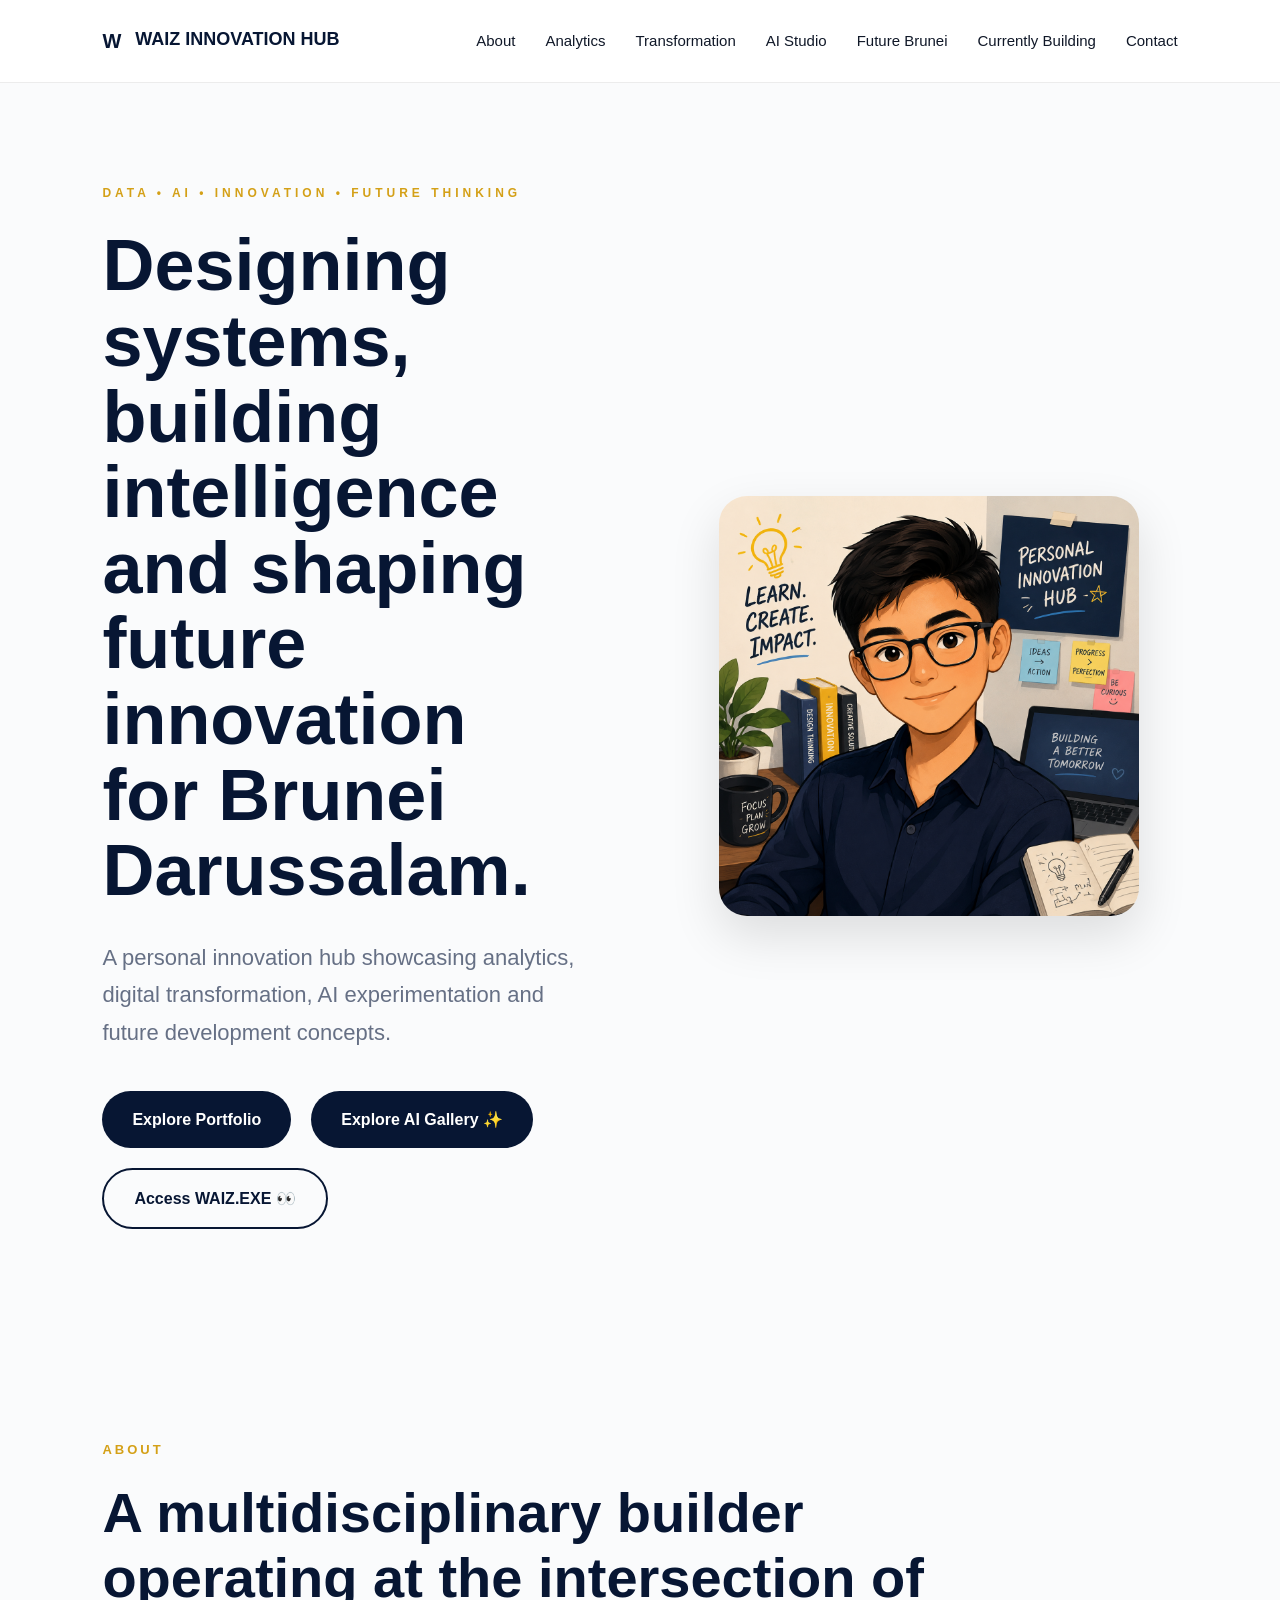
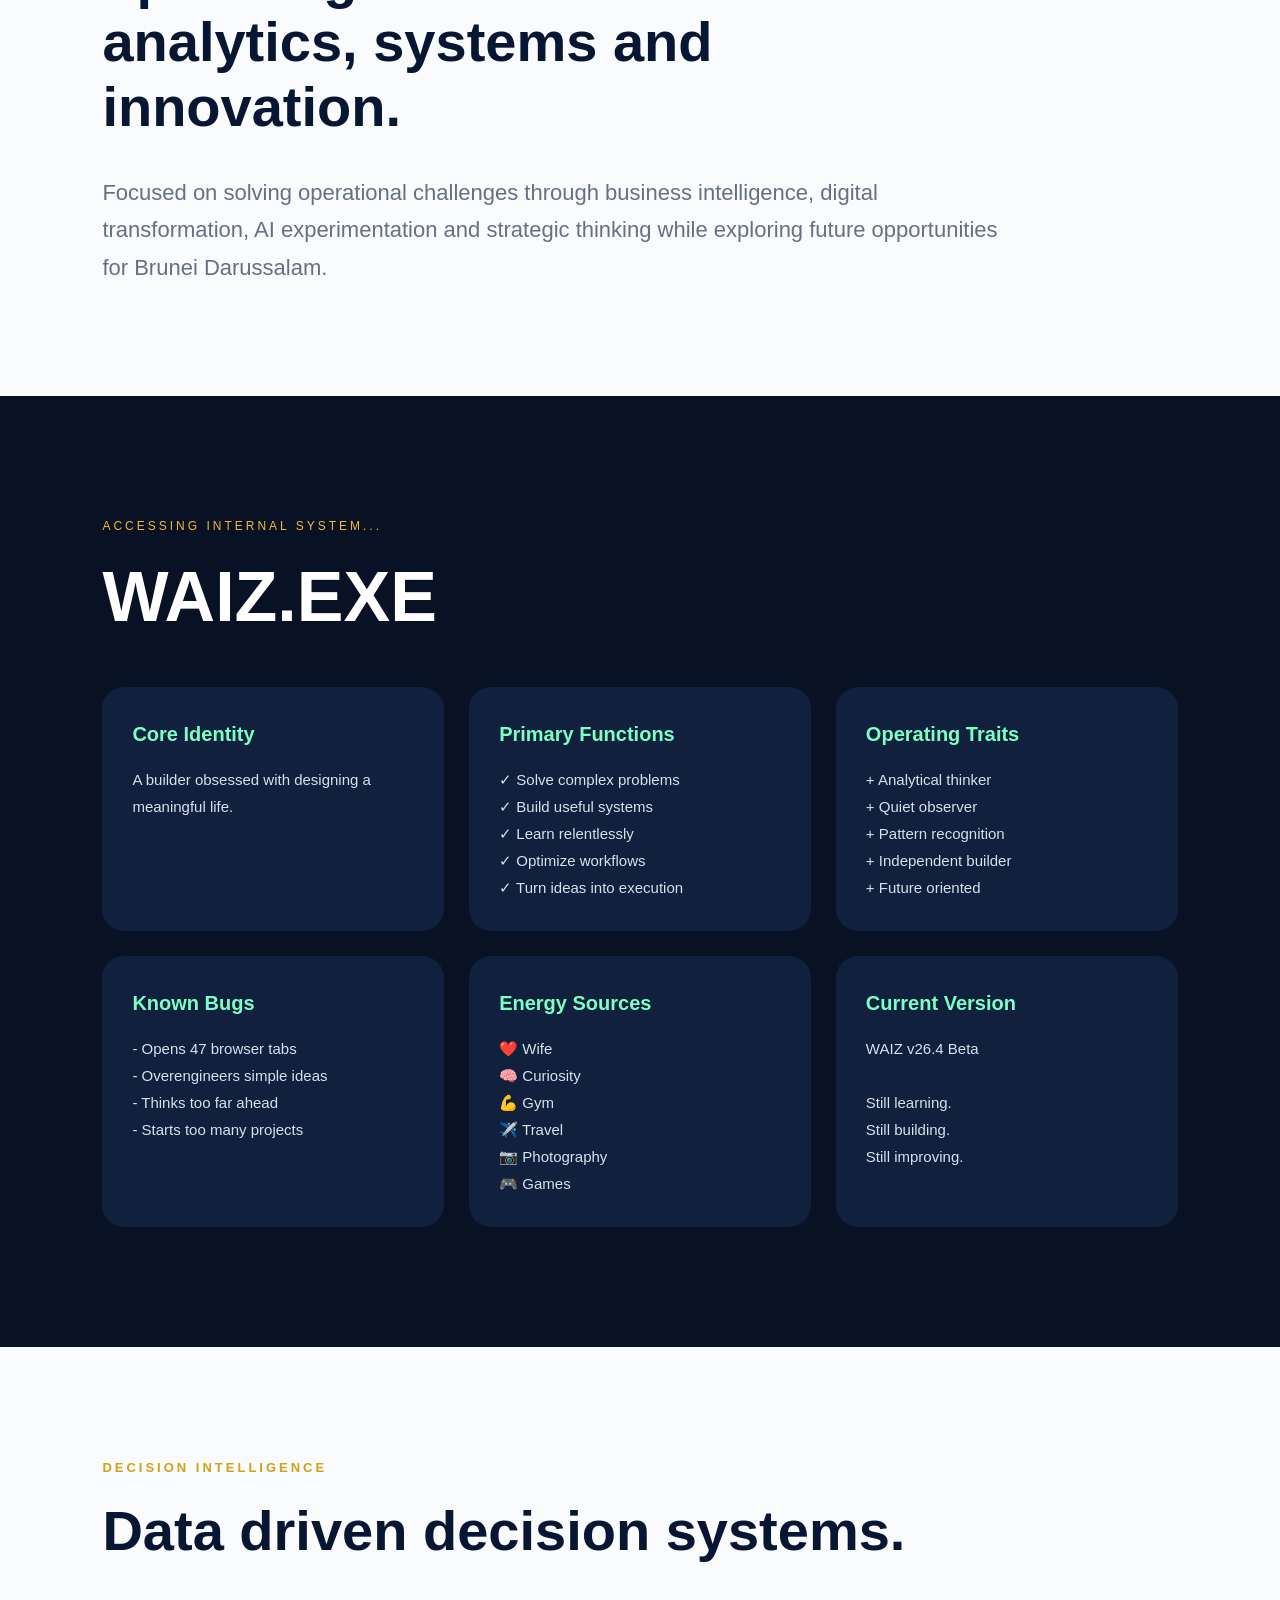
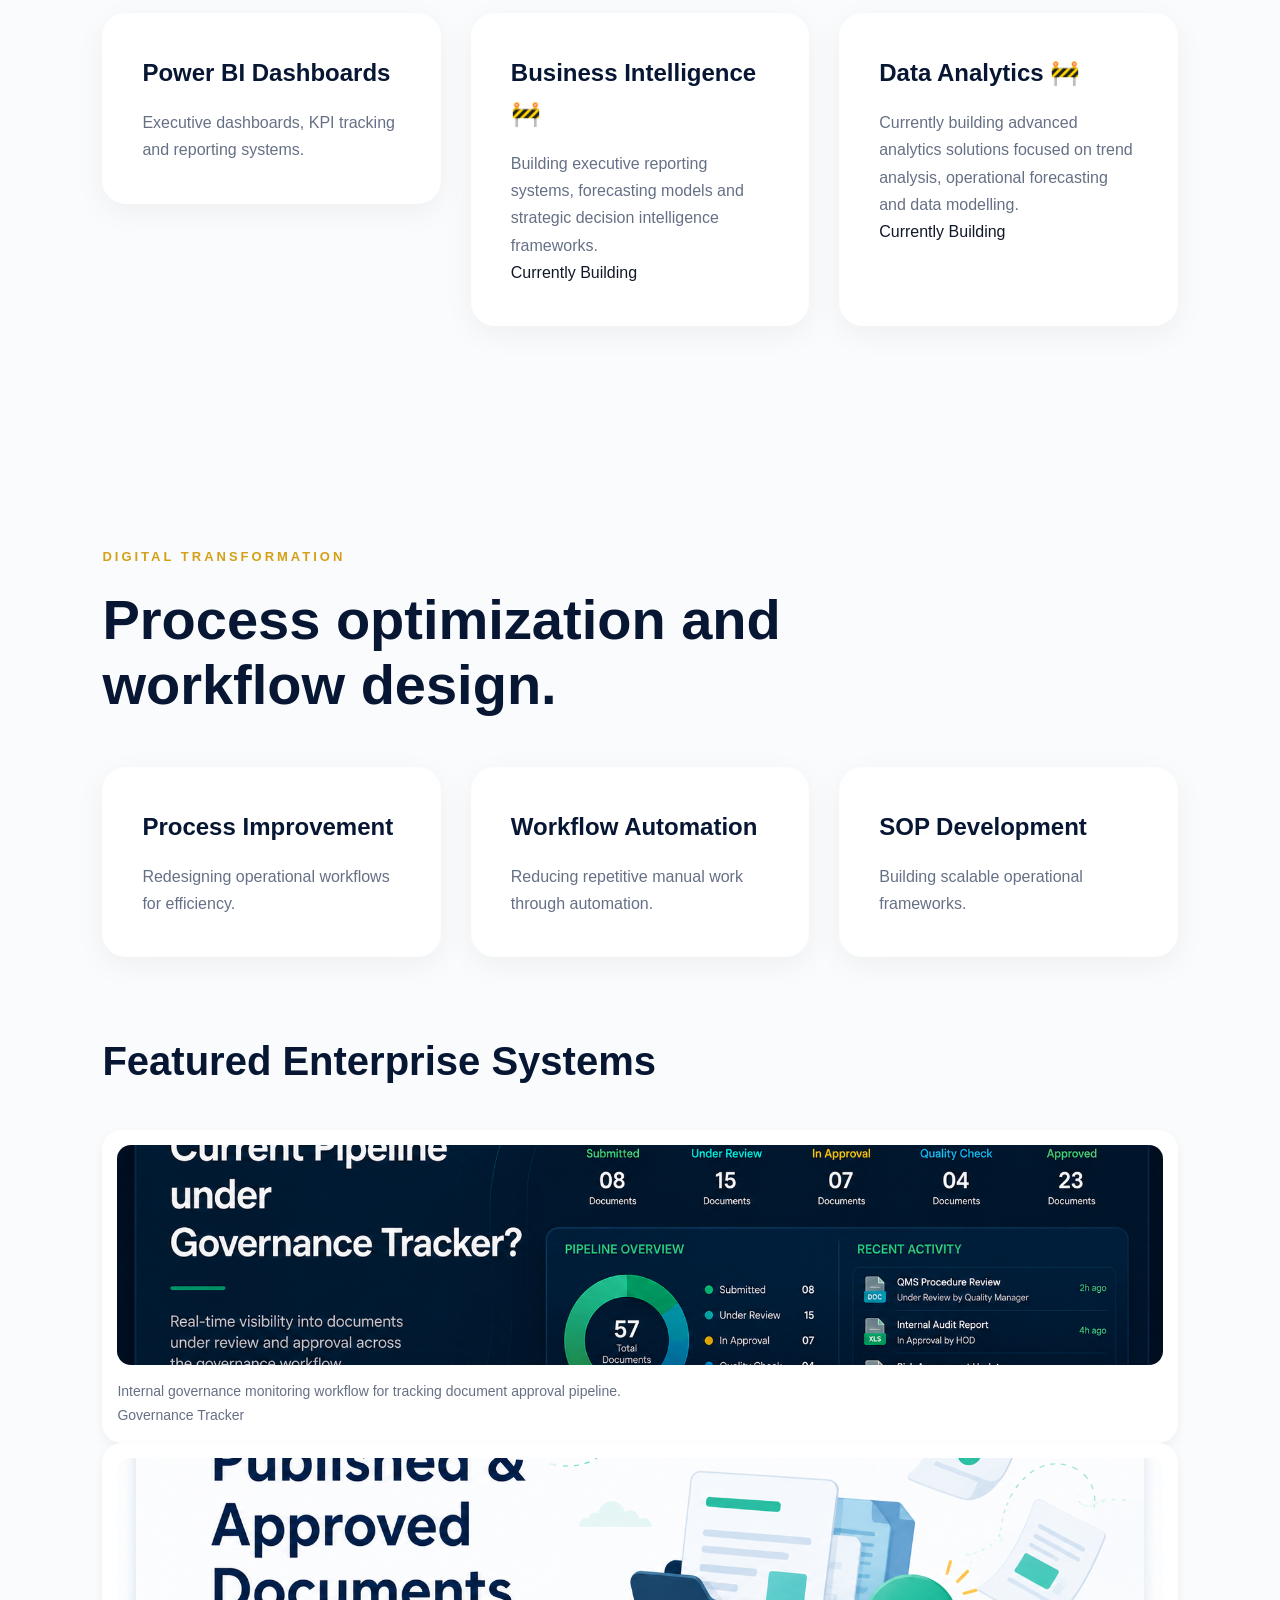
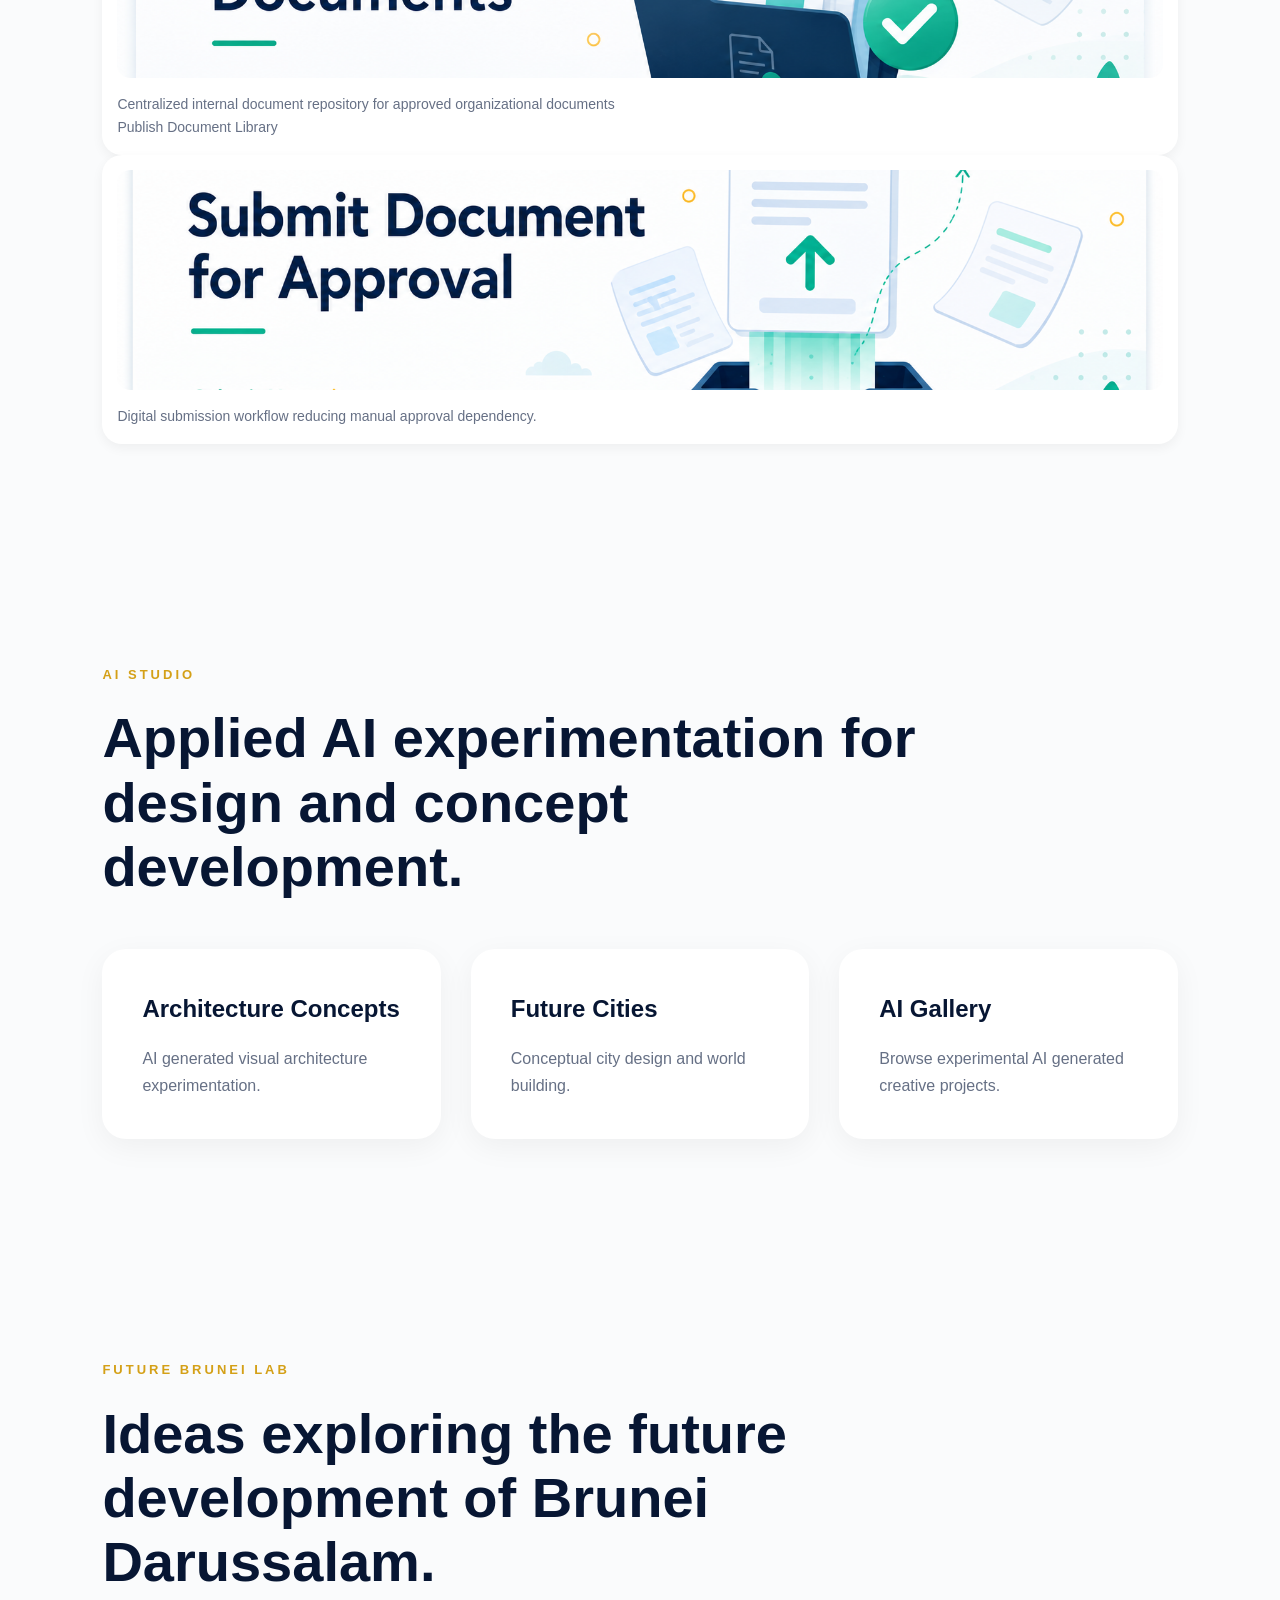
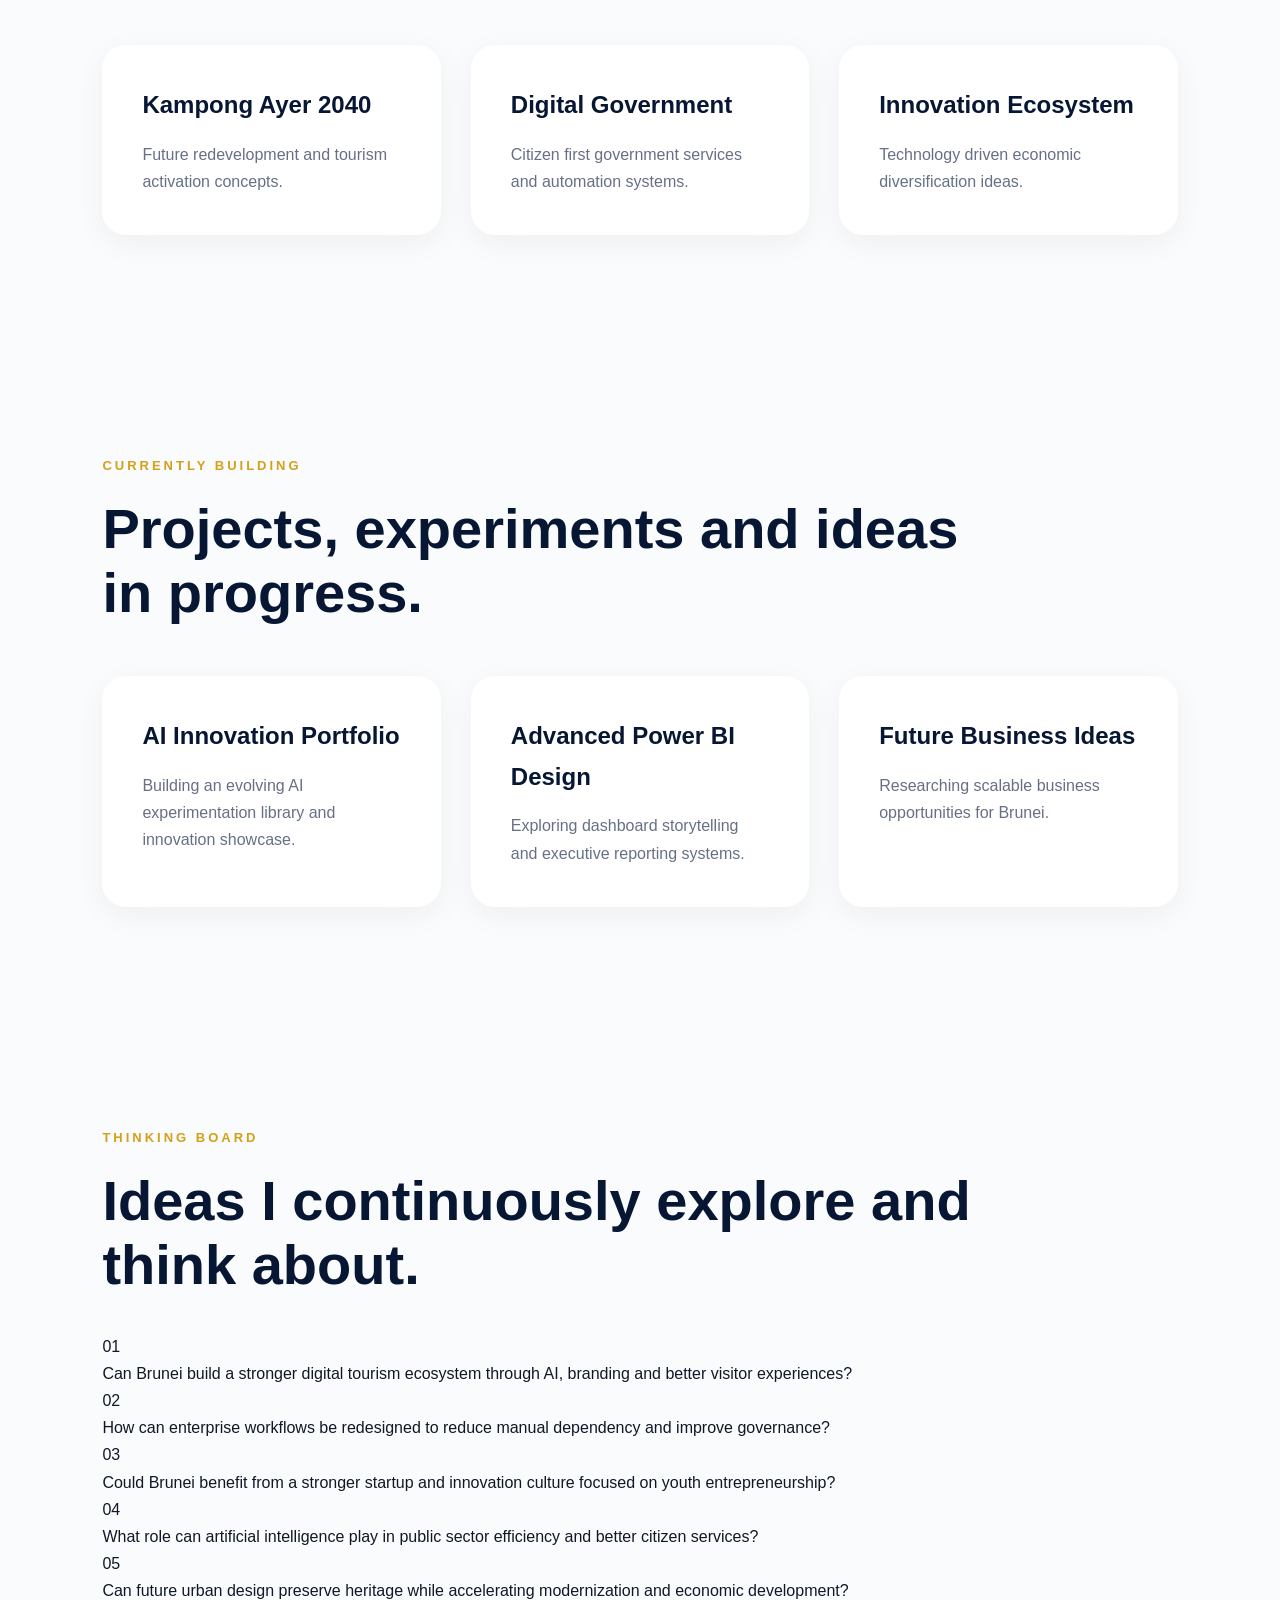
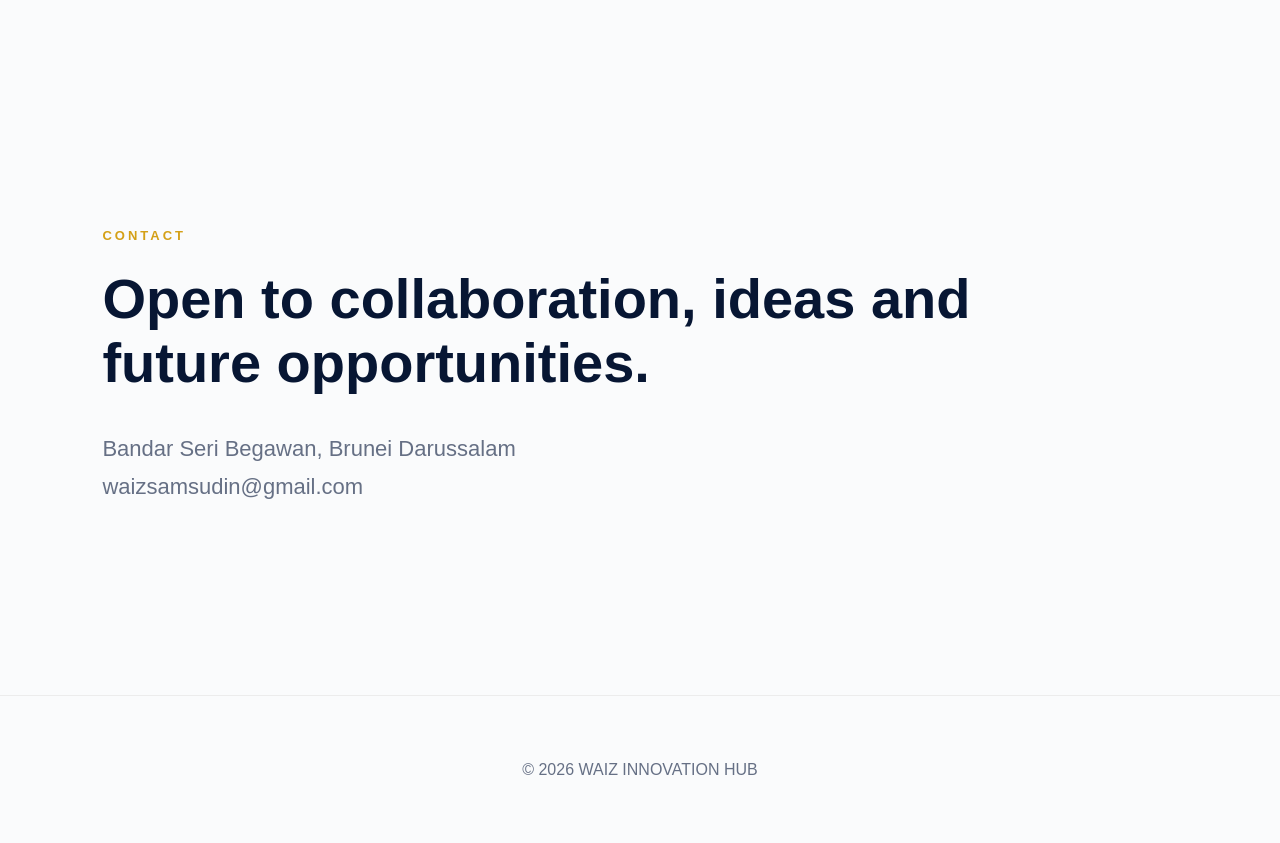
==== commit 046dc36e: "Update index.html" ====
--- a/index.html
+++ b/index.html
@@ -201,13 +201,29 @@
 </a>
 
 <div class="card">
-<h3>Business Intelligence</h3>
-<p>Turning operational data into strategic business insights.</p>
-</div>
-
-<div class="card">
-<h3>Data Analytics</h3>
-<p>Performance measurement, forecasting and decision support.</p>
+
+<h3>Business Intelligence 🚧</h3>
+
+<p>
+Building executive reporting systems, forecasting models
+and strategic decision intelligence frameworks.
+</p>
+
+<span class="coming-soon">Currently Building</span>
+
+</div>
+
+<div class="card">
+
+<h3>Data Analytics 🚧</h3>
+
+<p>
+Currently building advanced analytics solutions focused on
+trend analysis, operational forecasting and data modelling.
+</p>
+
+<span class="coming-soon">Currently Building</span>
+
 </div>
 
 </div>
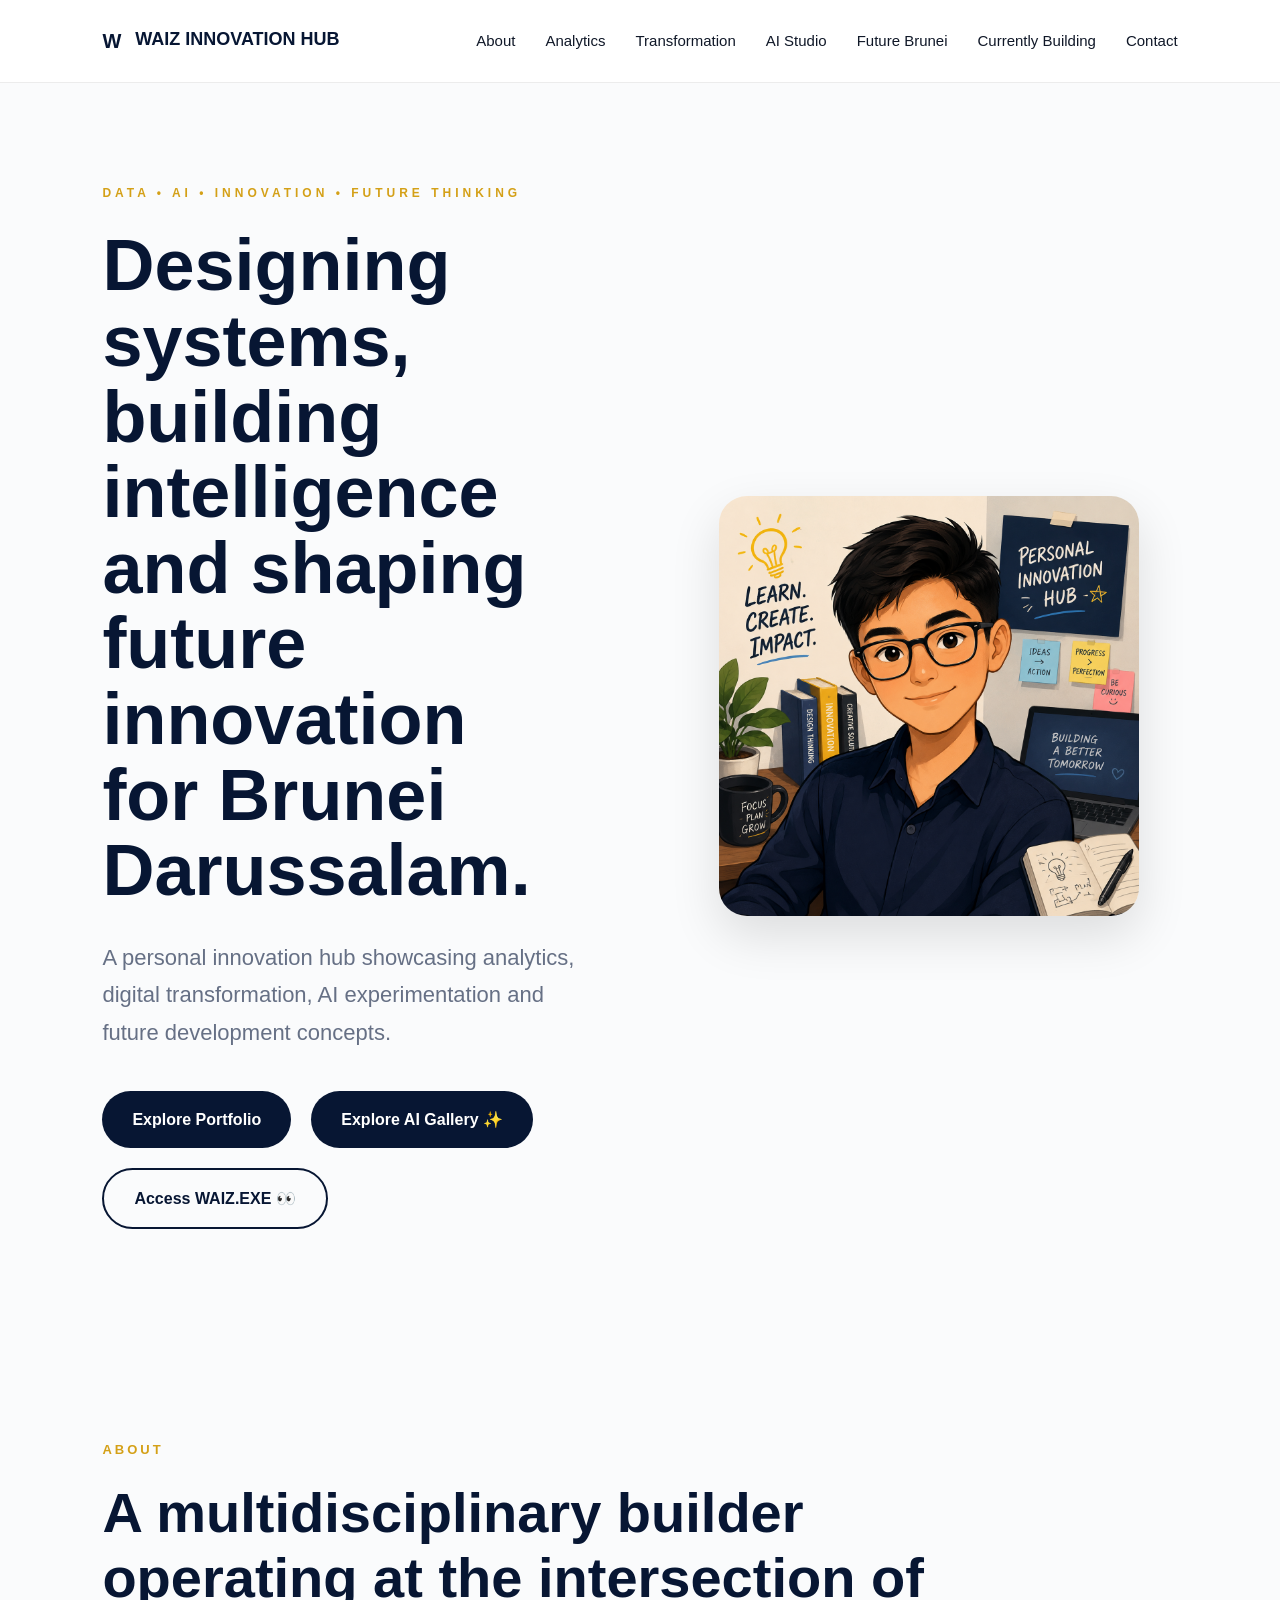
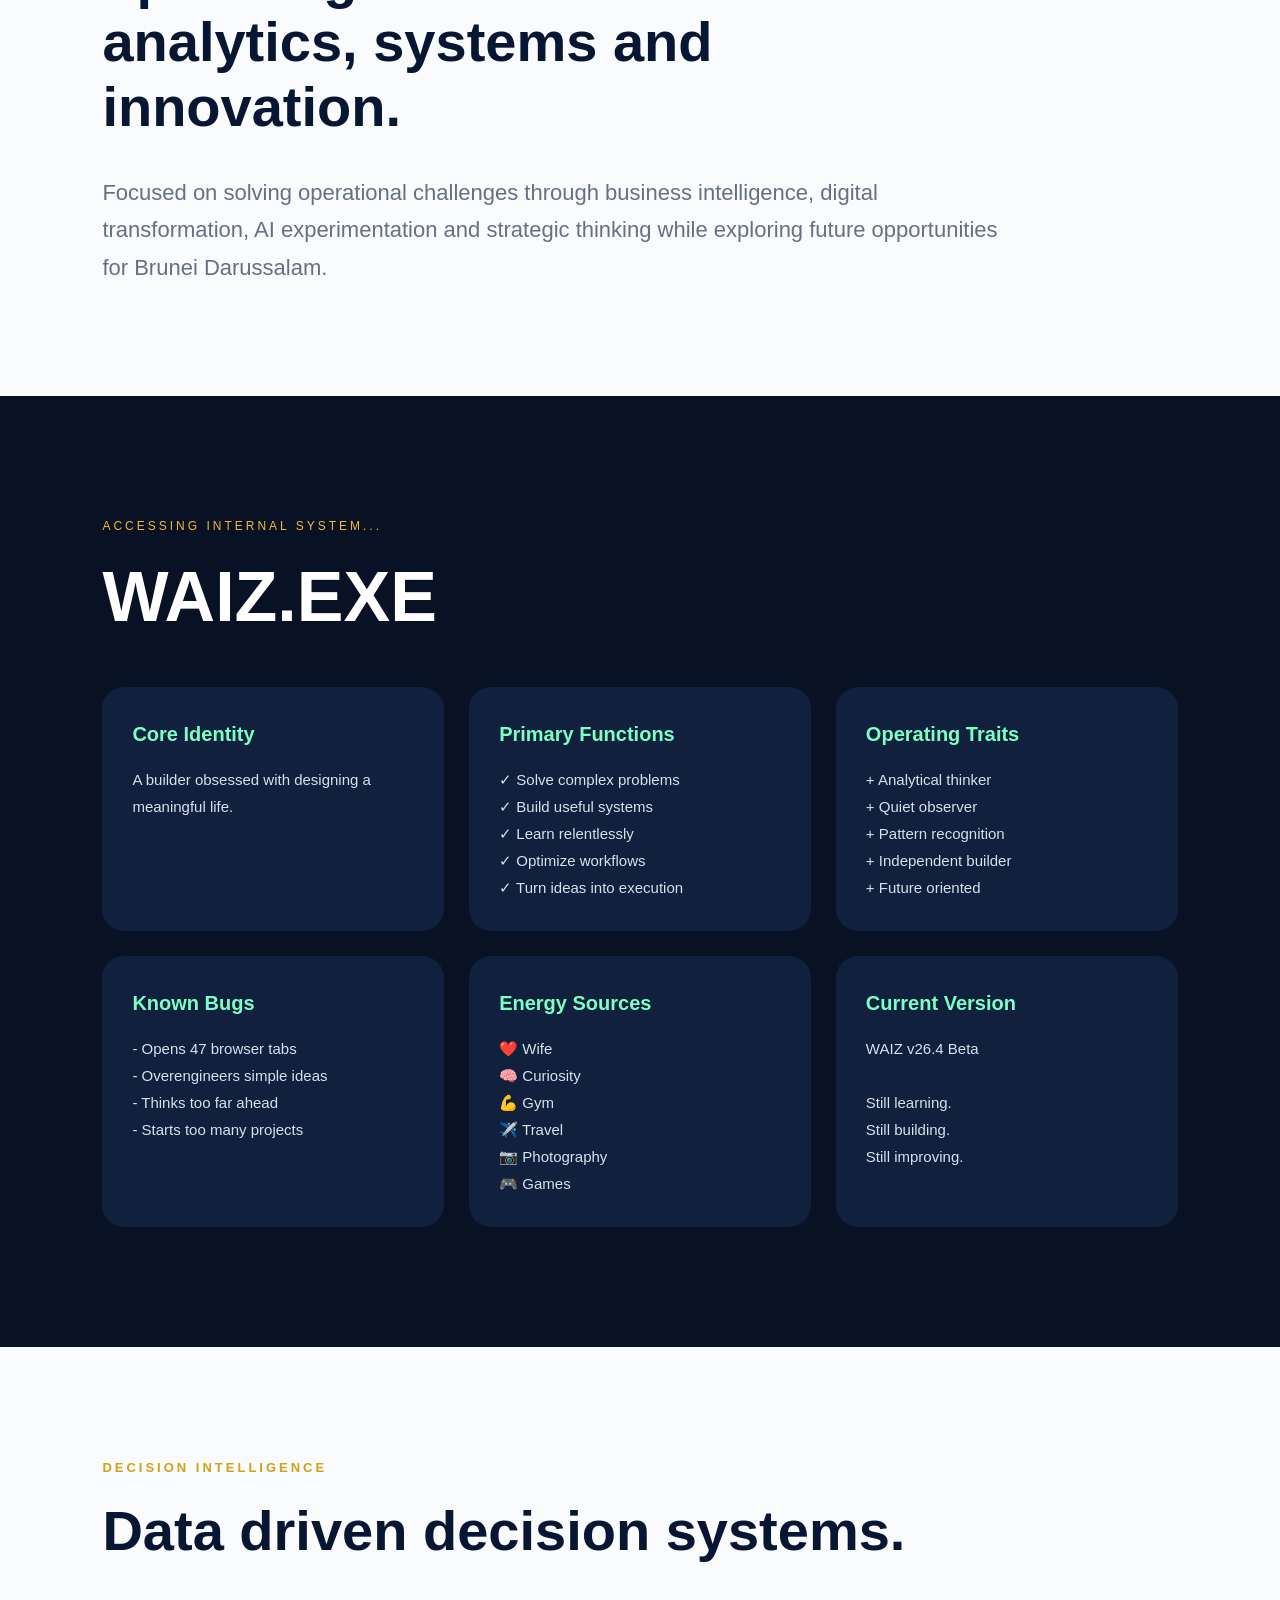
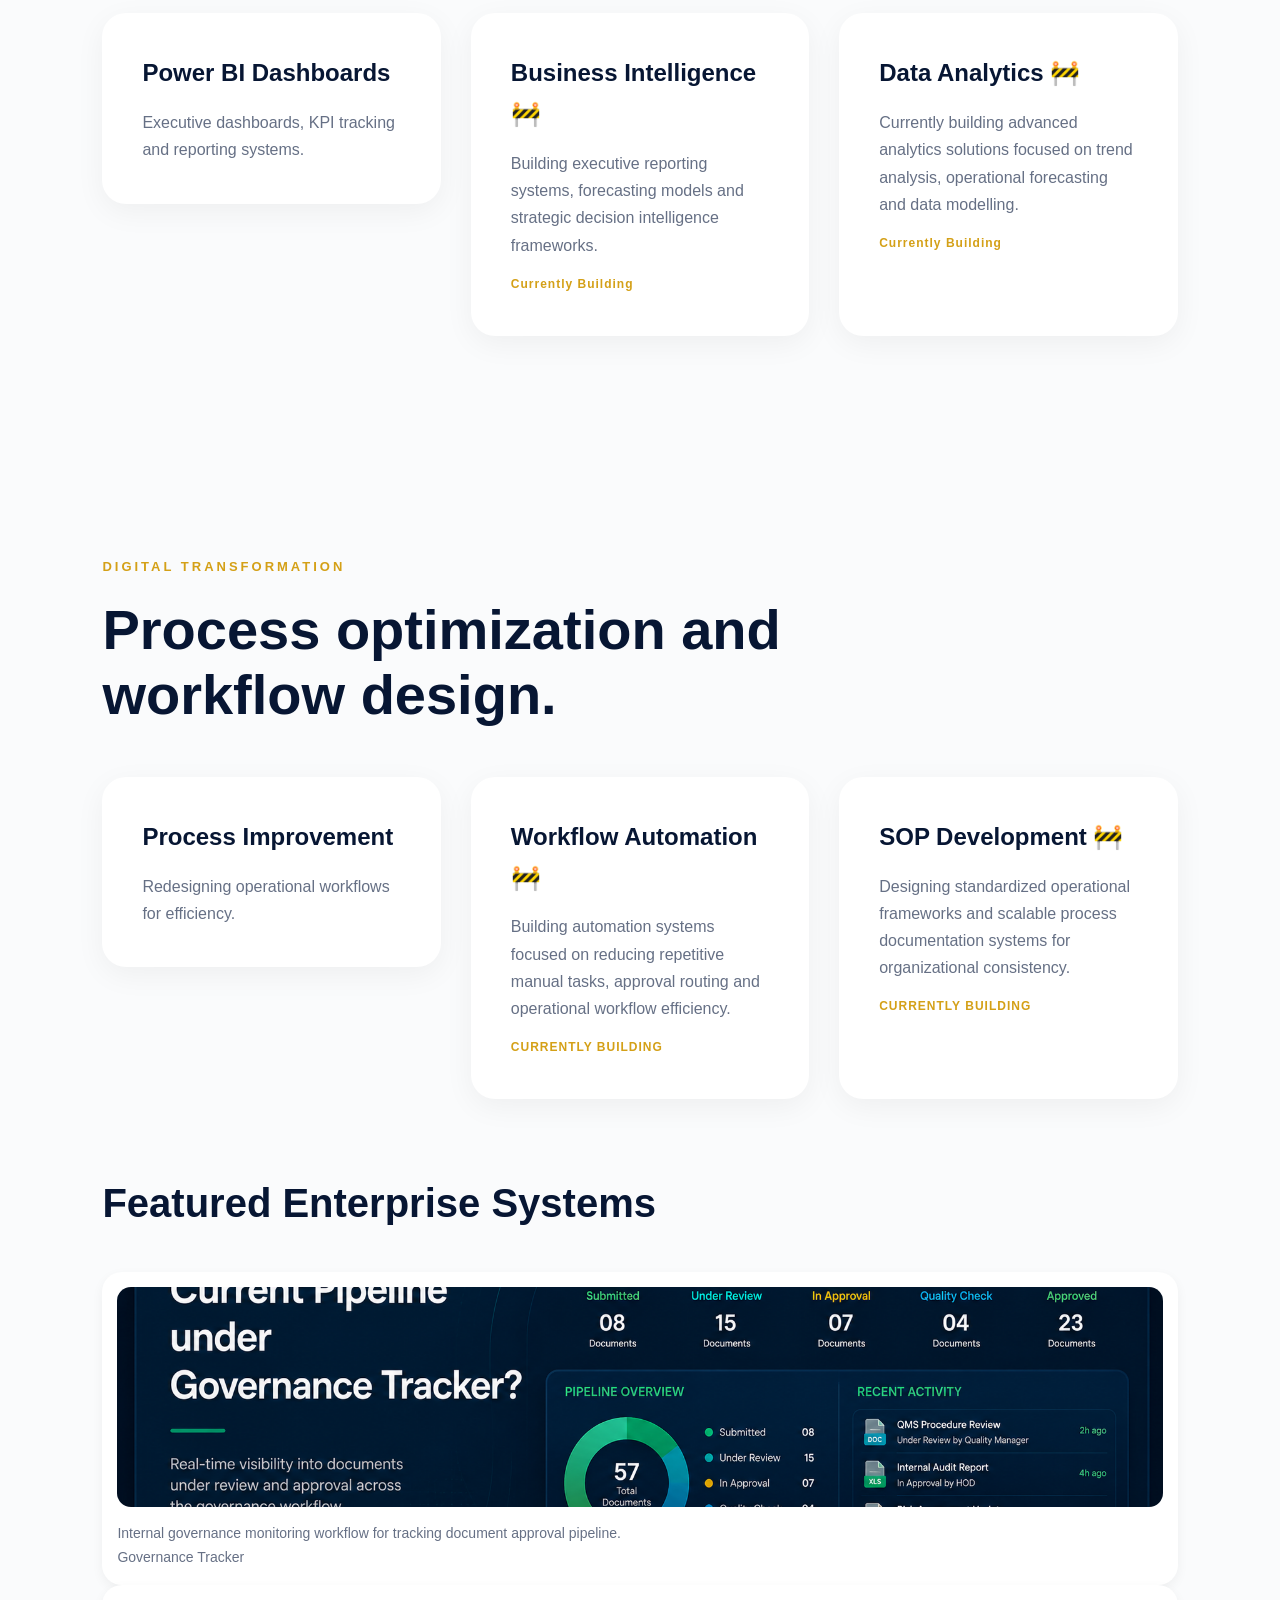
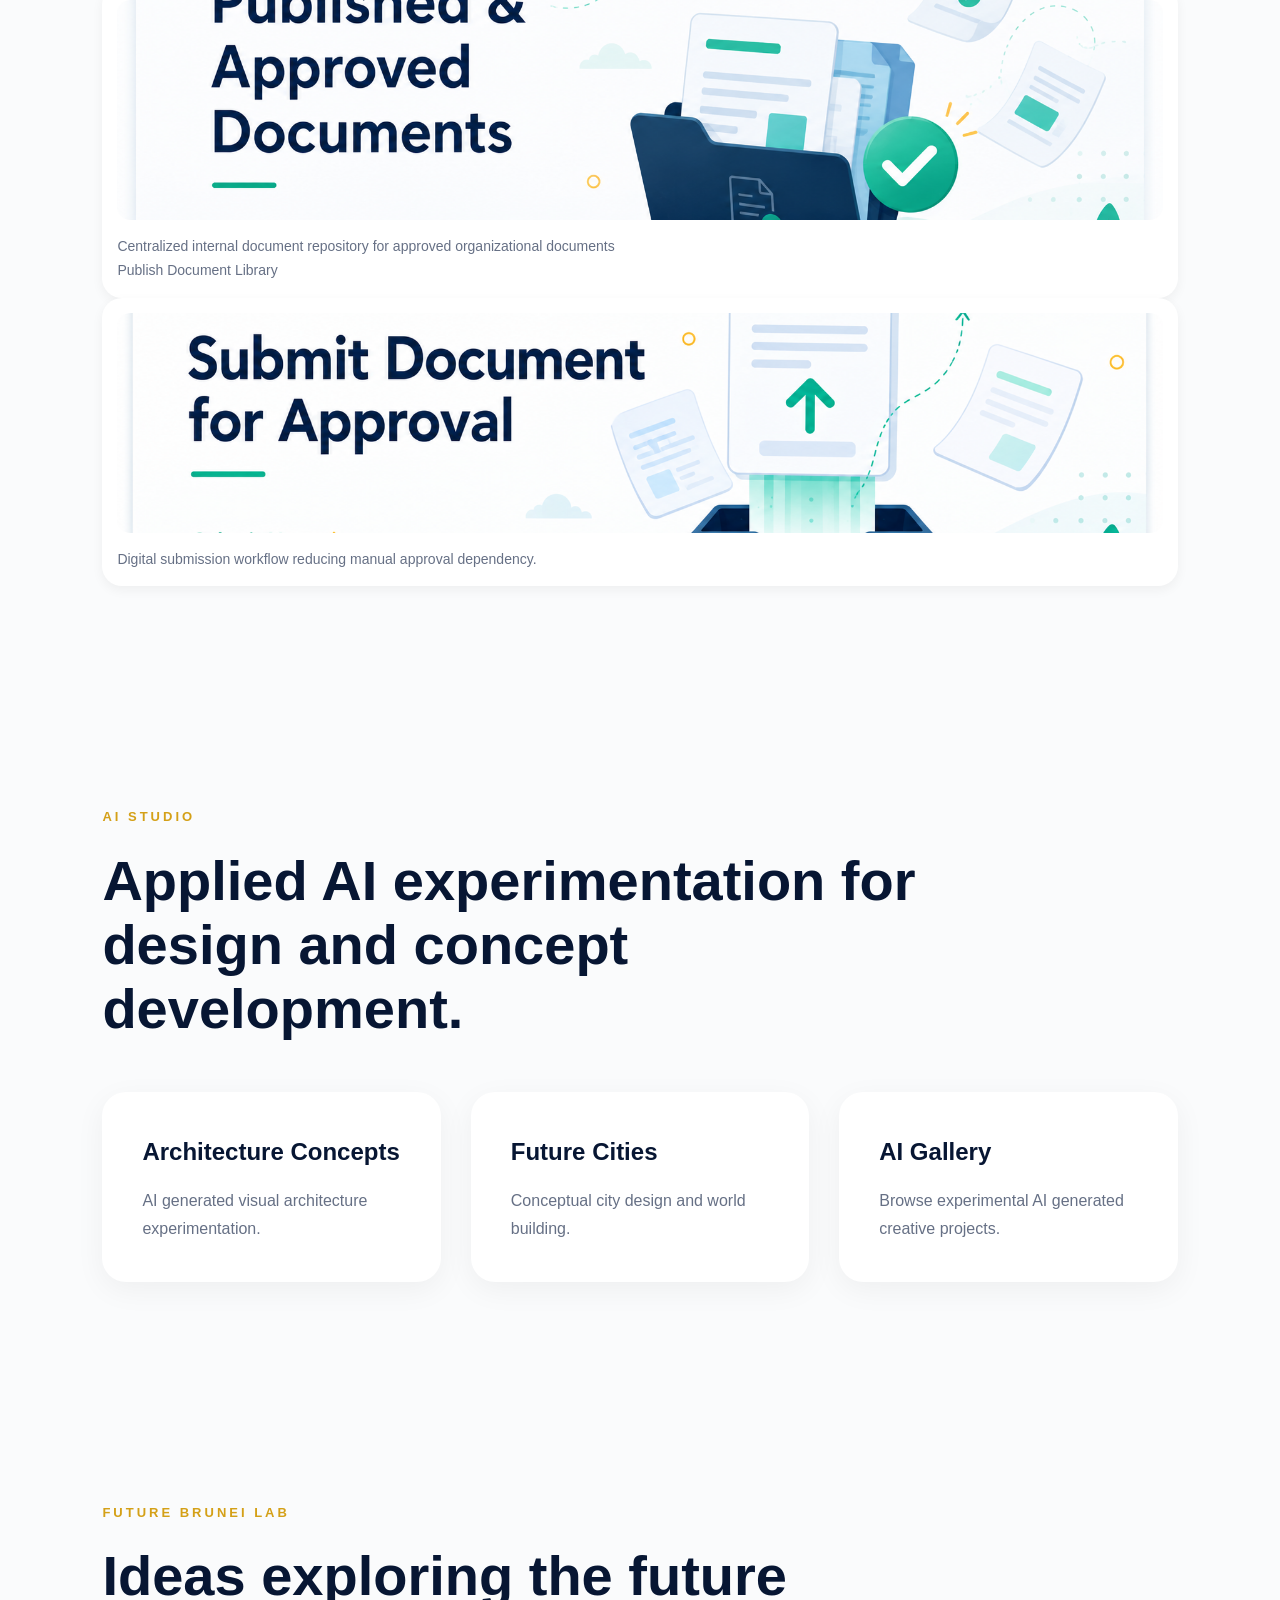
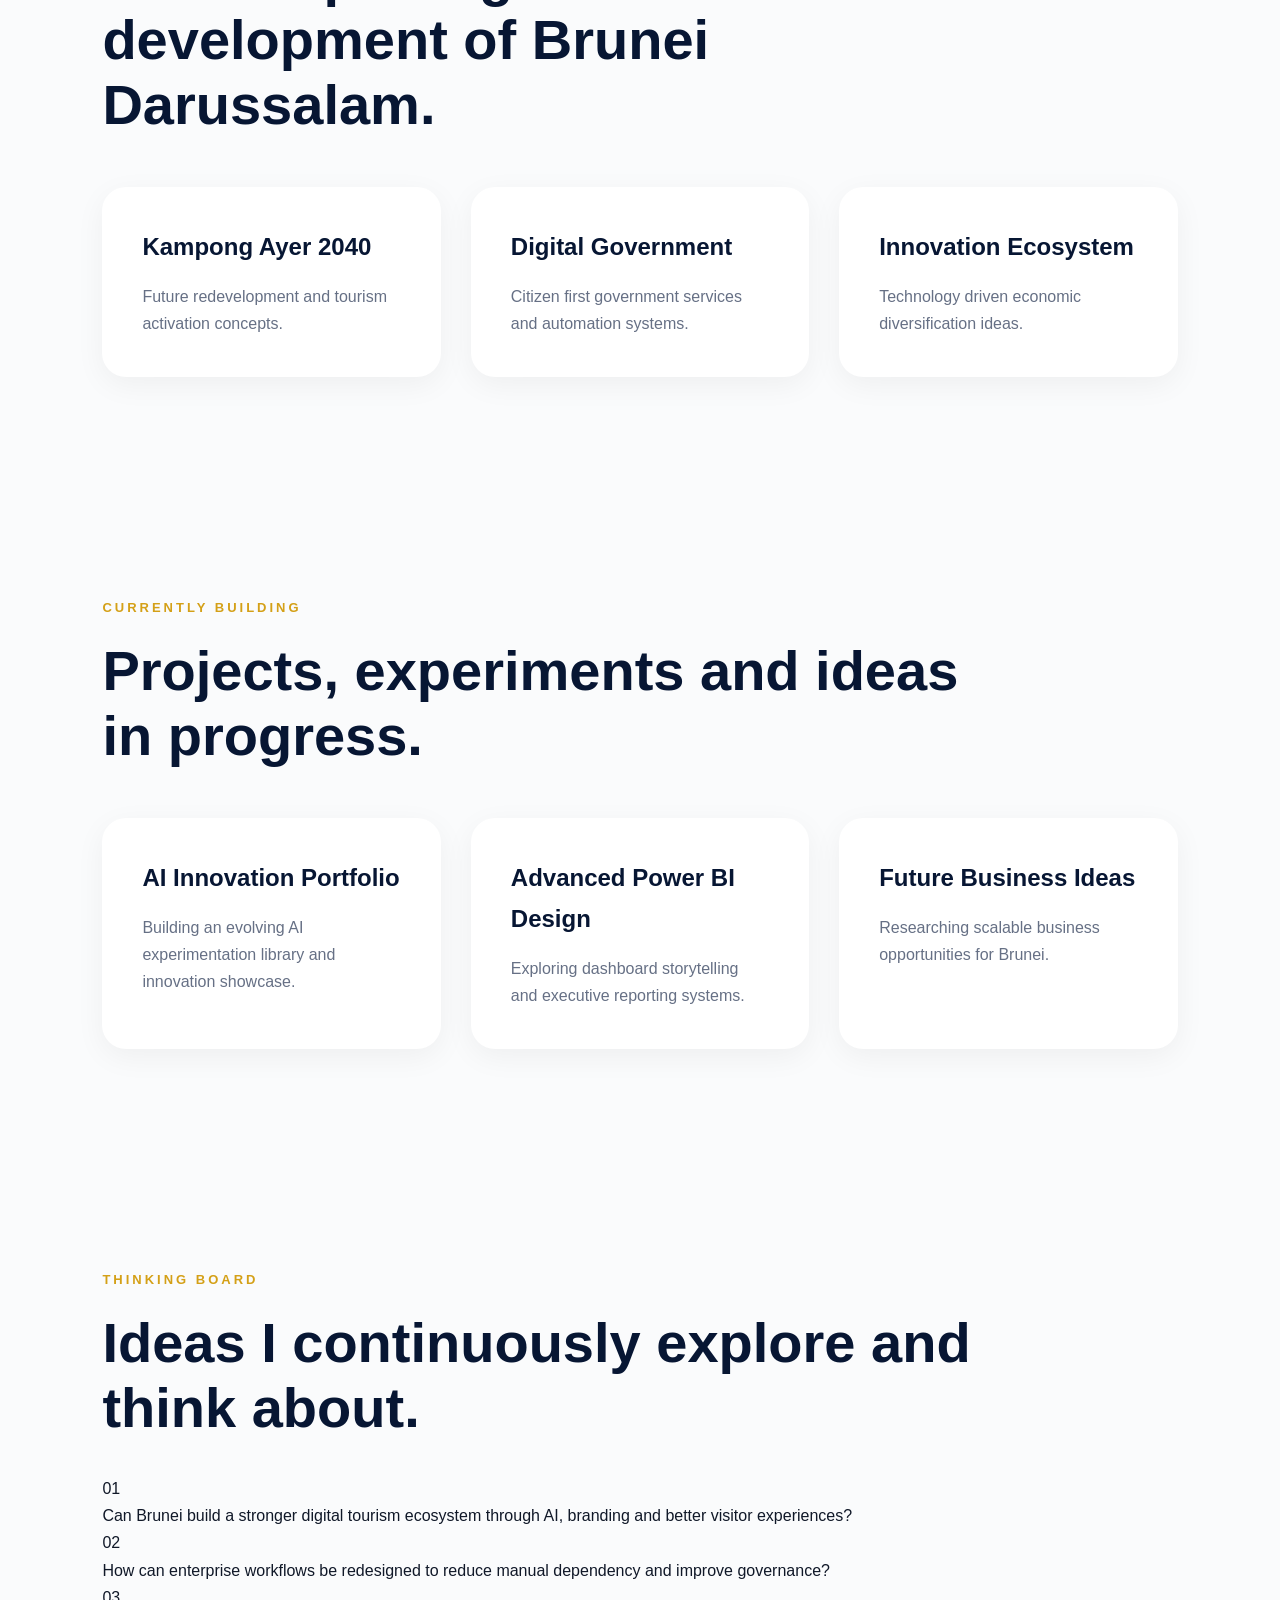
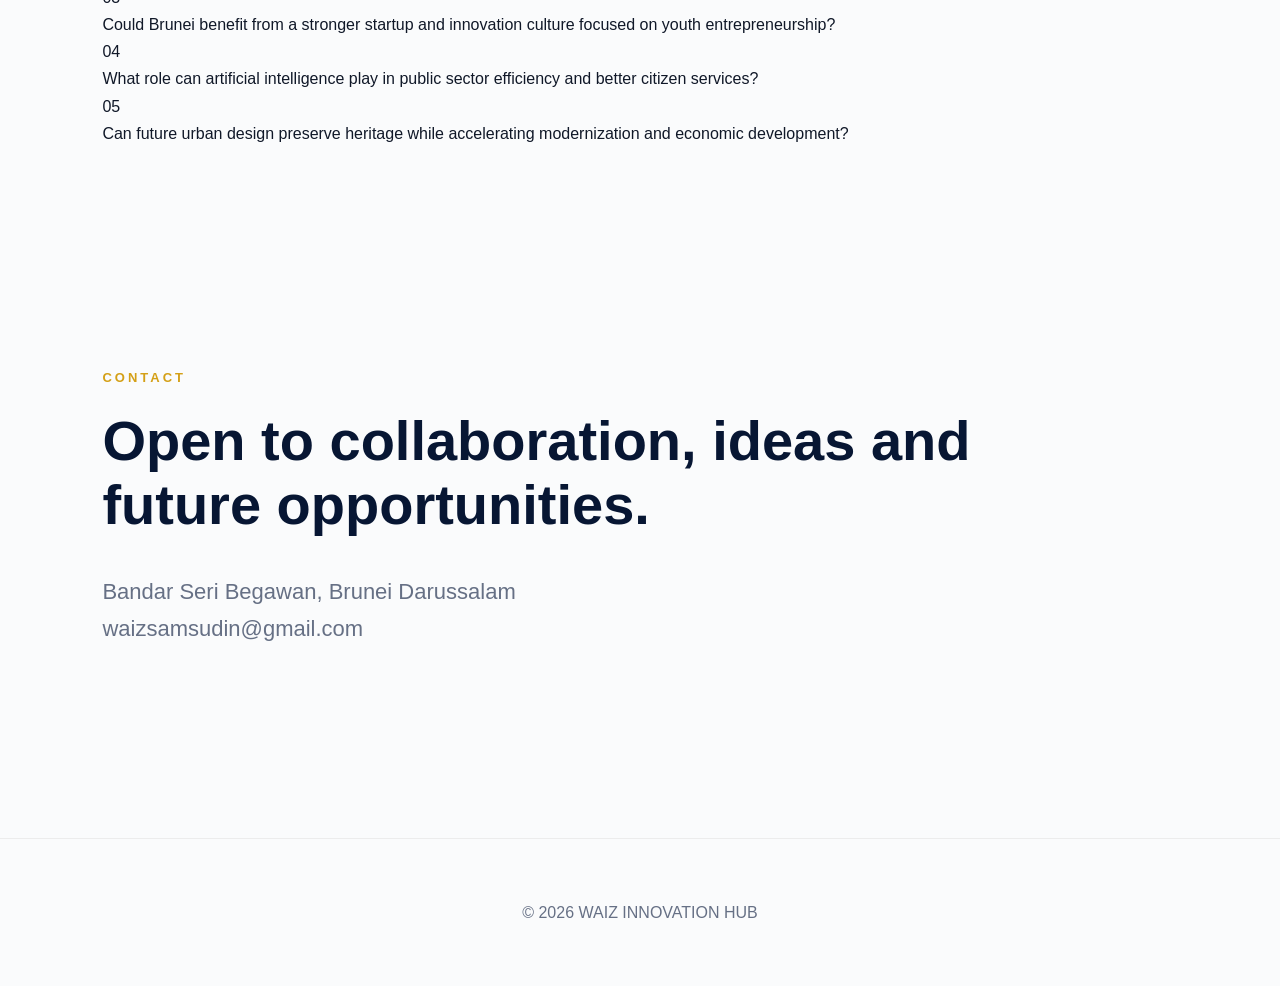
==== commit d684c2ae: "Update index.html" ====
--- a/index.html
+++ b/index.html
@@ -249,13 +249,35 @@
 </a>
 
 <div class="card">
-<h3>Workflow Automation</h3>
-<p>Reducing repetitive manual work through automation.</p>
-</div>
-
-<div class="card">
-<h3>SOP Development</h3>
-<p>Building scalable operational frameworks.</p>
+
+<h3>Workflow Automation 🚧</h3>
+
+<p>
+Building automation systems focused on reducing repetitive manual tasks,
+approval routing and operational workflow efficiency.
+</p>
+
+<span class="coming-soon">
+CURRENTLY BUILDING
+</span>
+
+</div>
+
+
+
+<div class="card">
+
+<h3>SOP Development 🚧</h3>
+
+<p>
+Designing standardized operational frameworks and scalable process
+documentation systems for organizational consistency.
+</p>
+
+<span class="coming-soon">
+CURRENTLY BUILDING
+</span>
+
 </div>
 
 </div>
--- a/styles.css
+++ b/styles.css
@@ -694,3 +694,80 @@
 }
 
 }
+
+.coming-soon{
+display:inline-block;
+margin-top:15px;
+font-size:12px;
+font-weight:600;
+color:#D4A017;
+letter-spacing:1px;
+}
+
+/* ====================================== */
+/* AI STUDIO GALLERY PAGE                 */
+/* ====================================== */
+
+.gallery-page{
+max-width:1300px;
+margin:80px auto;
+padding:0 40px;
+}
+
+.gallery-page h1{
+font-size:48px;
+margin-bottom:20px;
+color:#071633;
+}
+
+.gallery-intro{
+max-width:850px;
+font-size:20px;
+line-height:1.7;
+color:#667085;
+margin-bottom:60px;
+}
+
+.gallery-grid{
+display:grid;
+grid-template-columns:repeat(auto-fit,minmax(320px,1fr));
+gap:32px;
+}
+
+.gallery-link{
+text-decoration:none;
+color:inherit;
+display:block;
+}
+
+.gallery-item{
+cursor:pointer;
+transition:.3s ease;
+}
+
+.gallery-item:hover{
+transform:translateY(-6px);
+}
+
+.gallery-item img{
+width:100%;
+display:block;
+border-radius:18px;
+box-shadow:0 8px 25px rgba(0,0,0,.06);
+}
+
+.gallery-item span{
+font-size:11px;
+letter-spacing:2px;
+color:#D4A017;
+font-weight:700;
+display:block;
+margin-top:14px;
+}
+
+.gallery-item p{
+font-size:14px;
+line-height:1.5;
+color:#667085;
+margin-top:10px;
+}
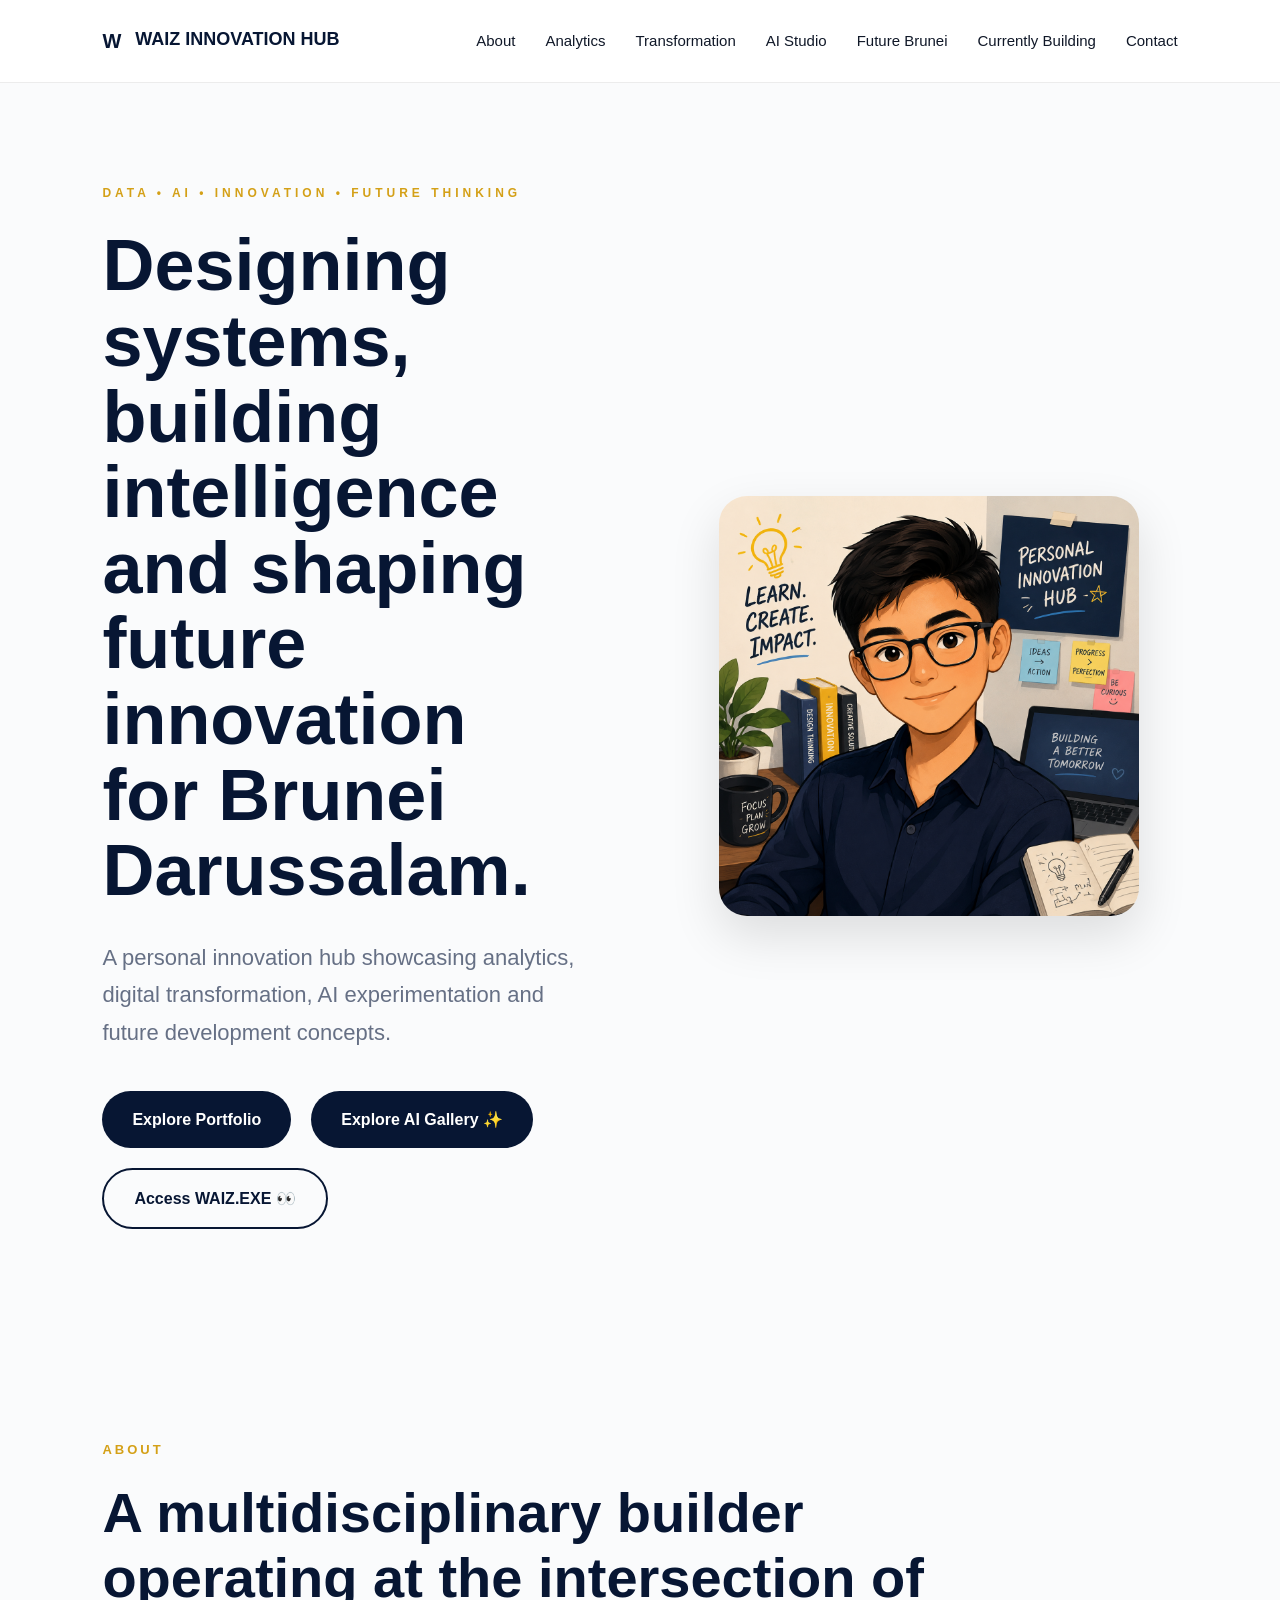
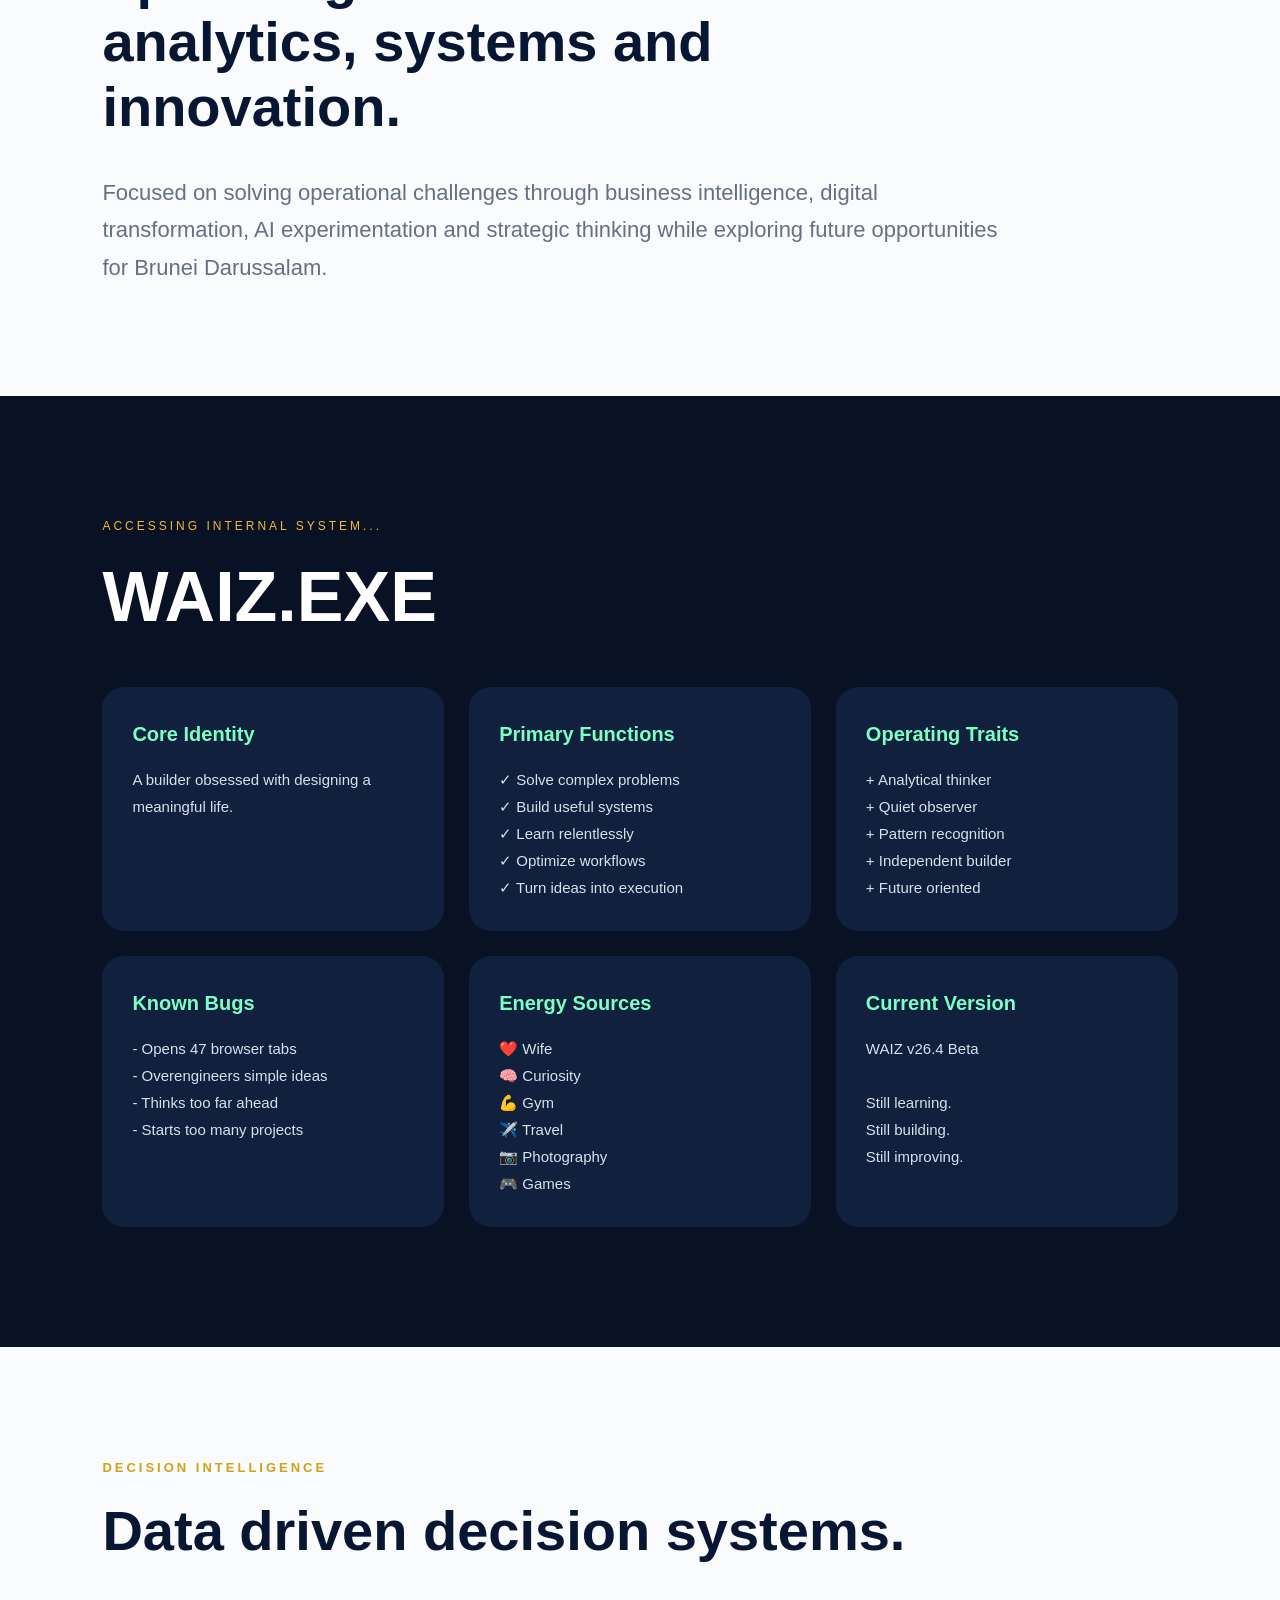
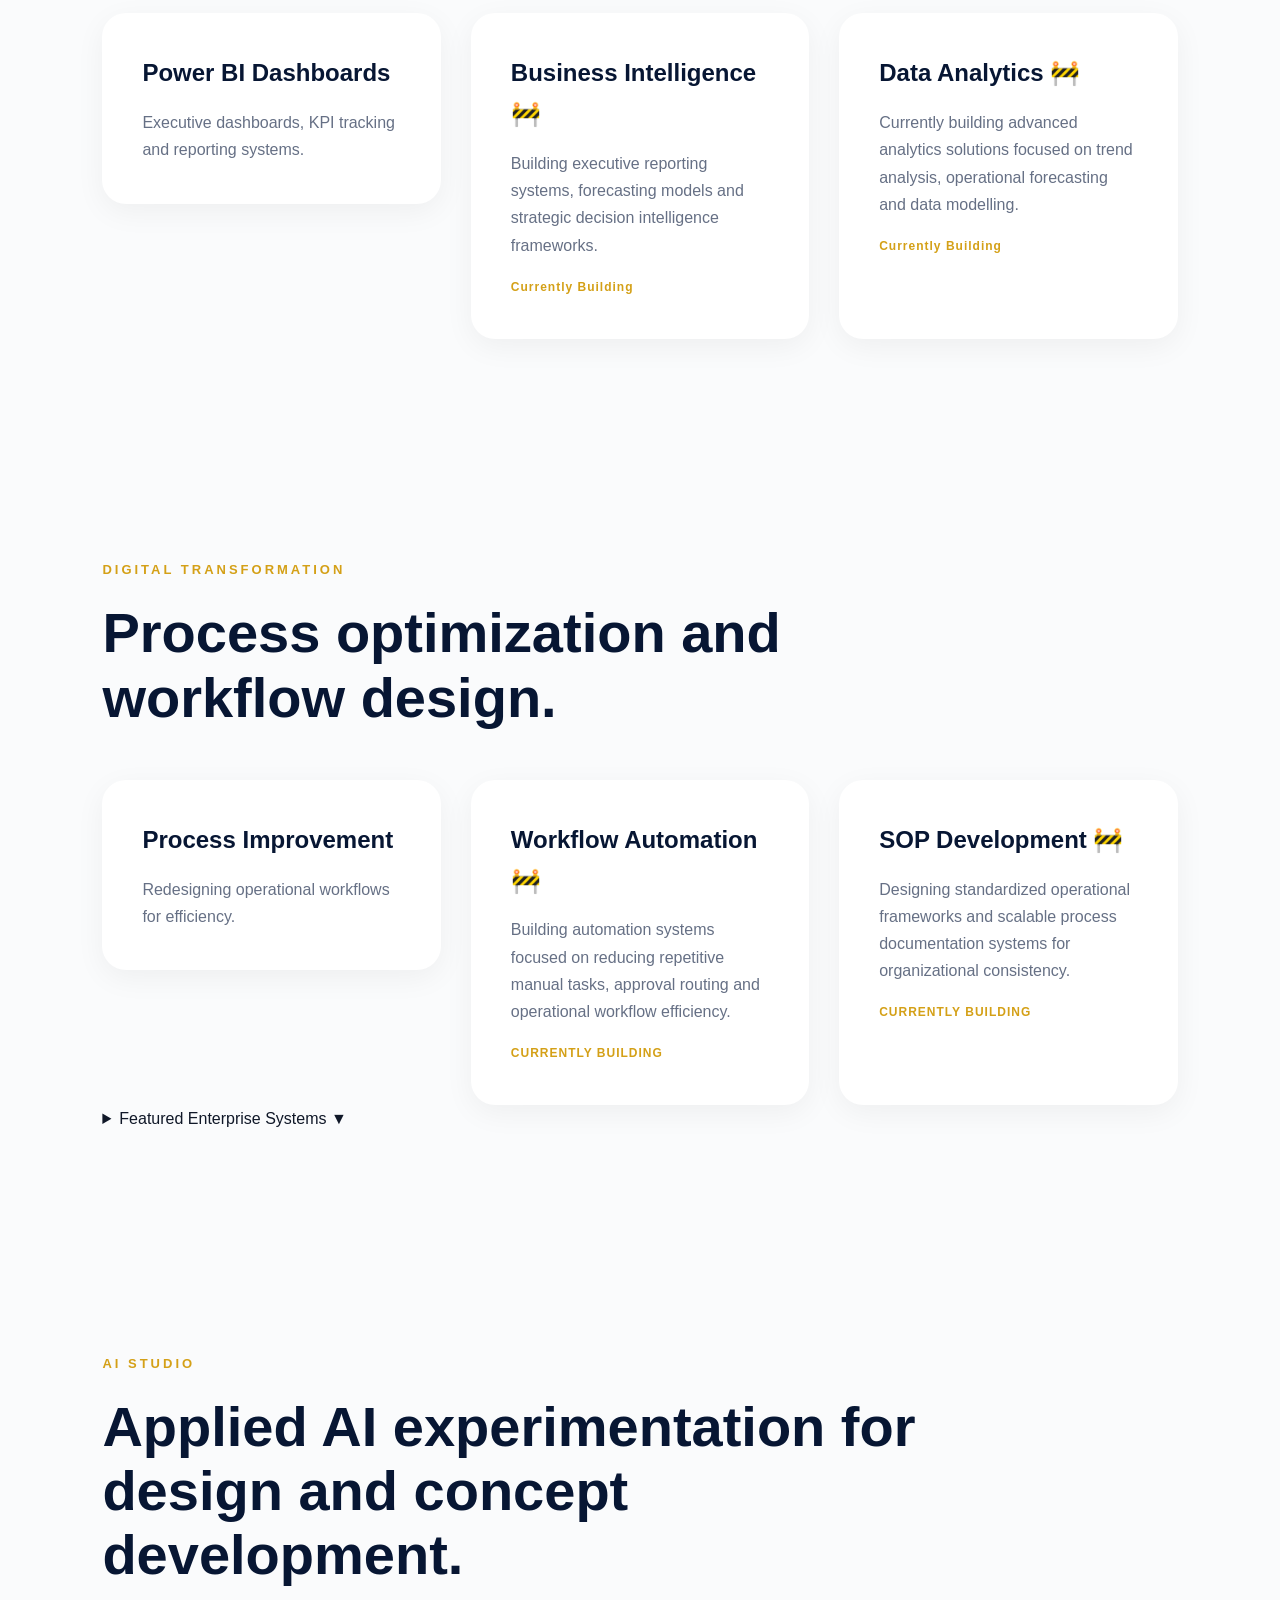
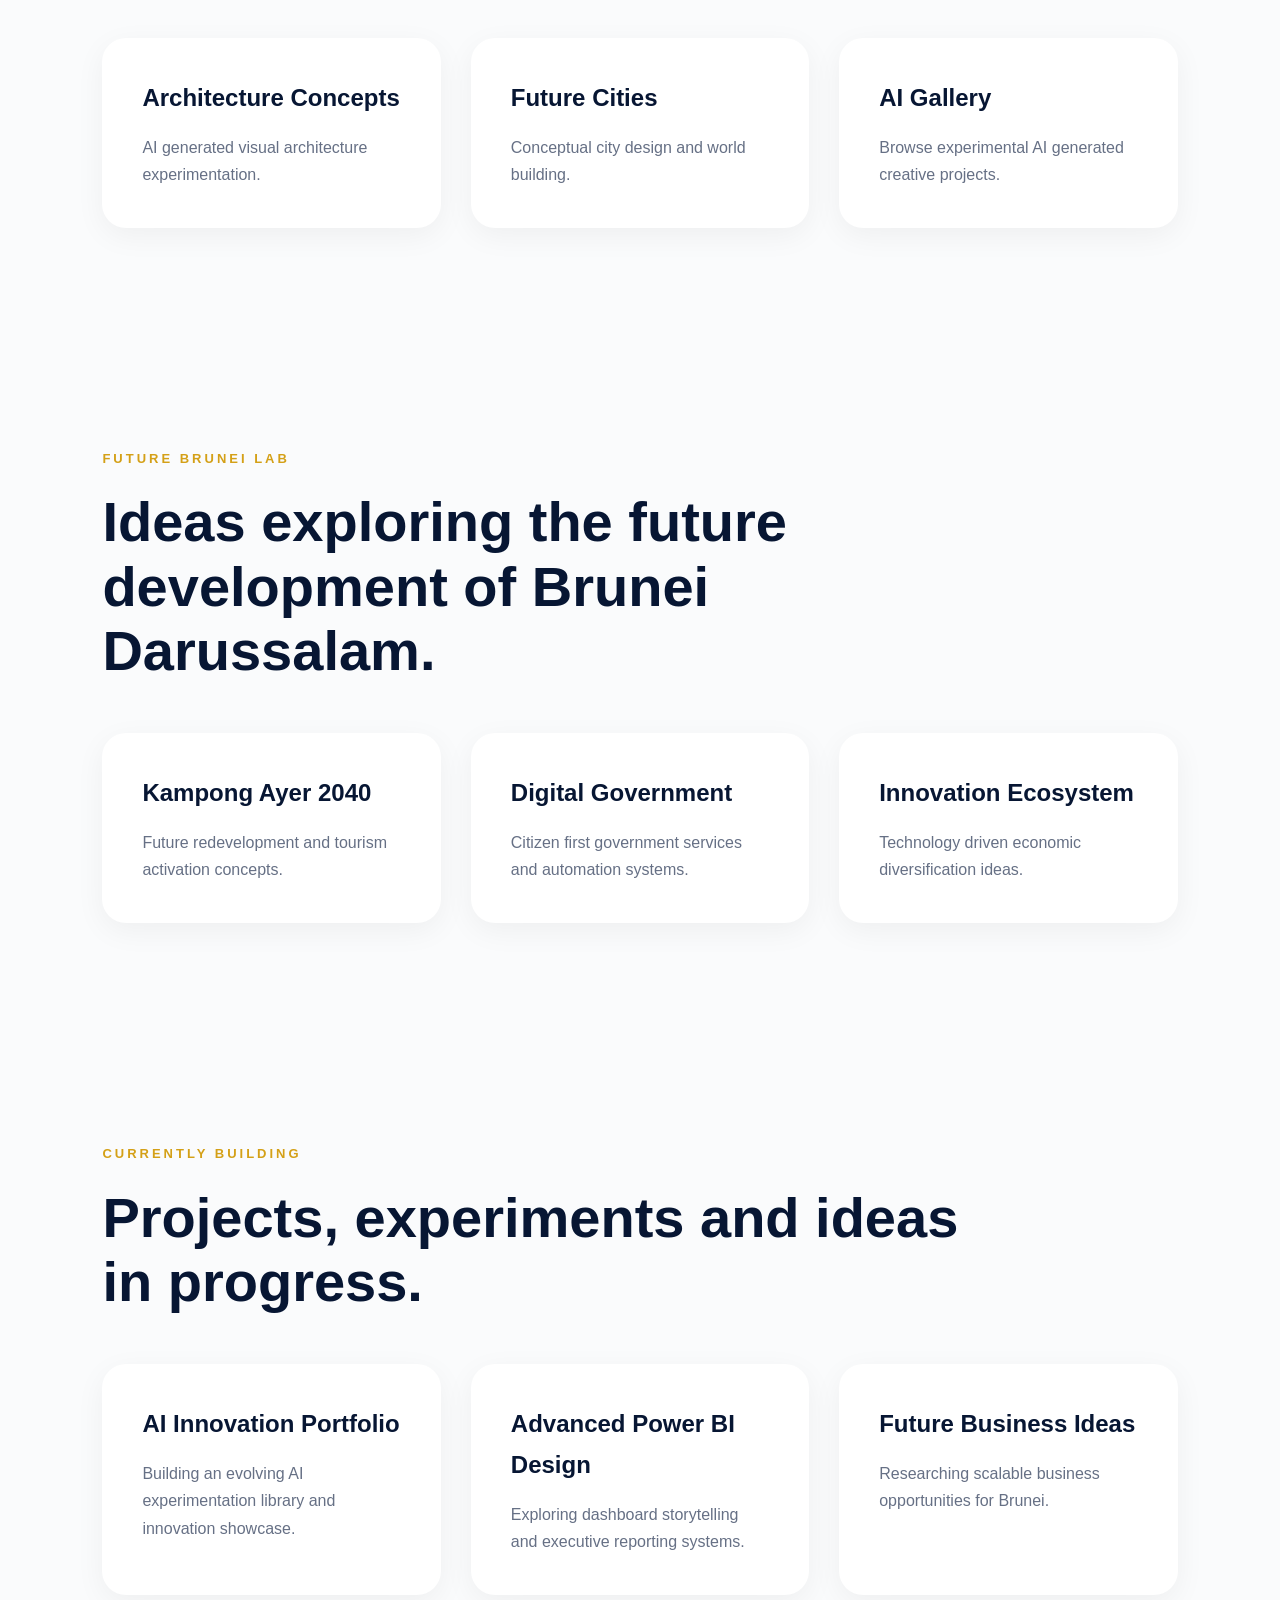
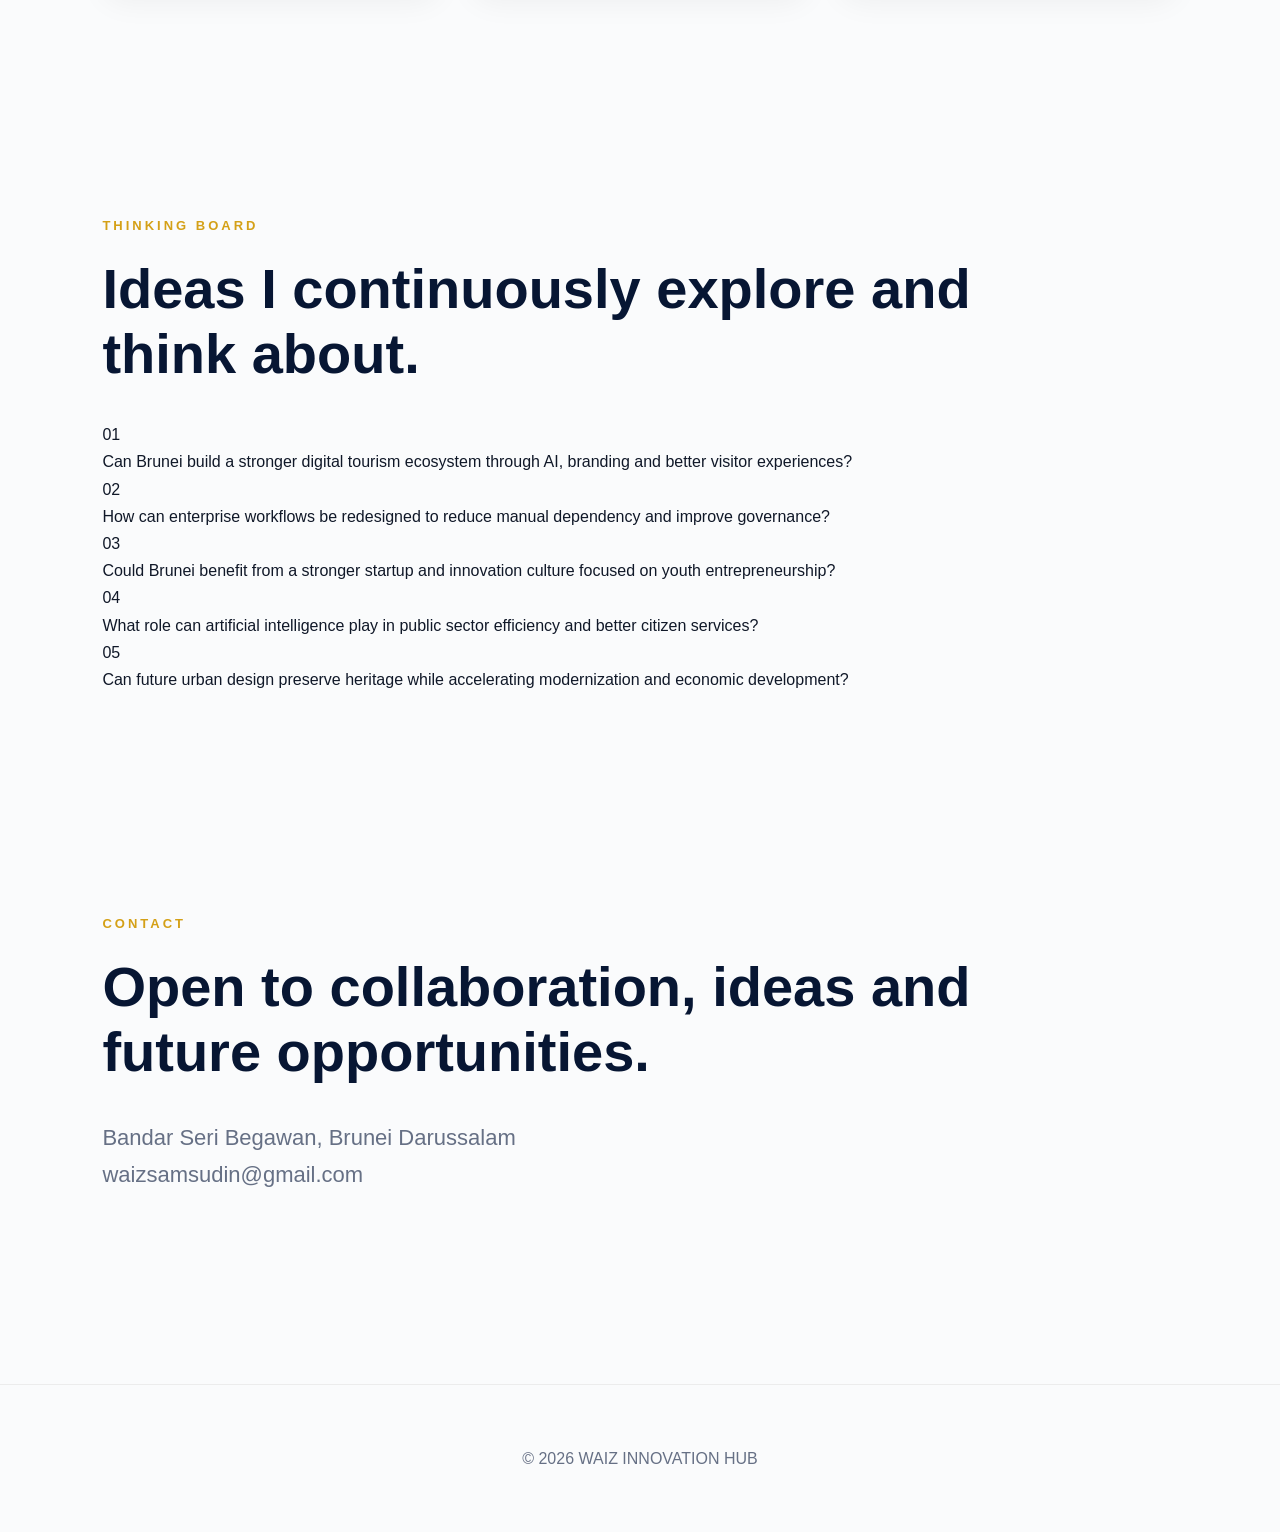
==== commit 24d54923: "Update index.html" ====
--- a/index.html
+++ b/index.html
@@ -283,11 +283,16 @@
 </div>
 
 
-<!-- FEATURED SYSTEMS -->
+<!-- FEATURED SYSTEMS COLLAPSIBLE -->
+
+<details class="featured-dropdown">
+
+<summary>
+Featured Enterprise Systems ▼
+</summary>
 
 <div class="featured-systems">
 
-<h3>Featured Enterprise Systems</h3>
 
 <div class="system-preview">
 
@@ -299,13 +304,15 @@
 Internal governance monitoring workflow 
 for tracking document approval pipeline.
 </p>
-  
+
 </a>
 
 <p>Governance Tracker</p>
 
 </div>
 
+
+
 <div class="system-preview">
 
 <a href="assets/ai-gallery/Publish2.png" target="_blank">
@@ -314,14 +321,16 @@
 
 <p>
 Centralized internal document repository 
-for approved organizational documents
-</p>
-
-</a>
-
-<p>Publish Document Library</p>
-
-</div>
+for approved organizational documents.
+</p>
+
+</a>
+
+<p>Published Document Library</p>
+
+</div>
+
+
 
 <div class="system-preview">
 
@@ -336,7 +345,14 @@
 
 </a>
 
-</div>
+<p>Approval Submission Workflow</p>
+
+</div>
+
+
+</div>
+
+</details>
 
 </div>
 
--- a/styles.css
+++ b/styles.css
@@ -697,11 +697,11 @@
 
 .coming-soon{
 display:inline-block;
-margin-top:15px;
+margin-top:18px;
 font-size:12px;
-font-weight:600;
+font-weight:700;
+letter-spacing:1px;
 color:#D4A017;
-letter-spacing:1px;
 }
 
 /* ====================================== */
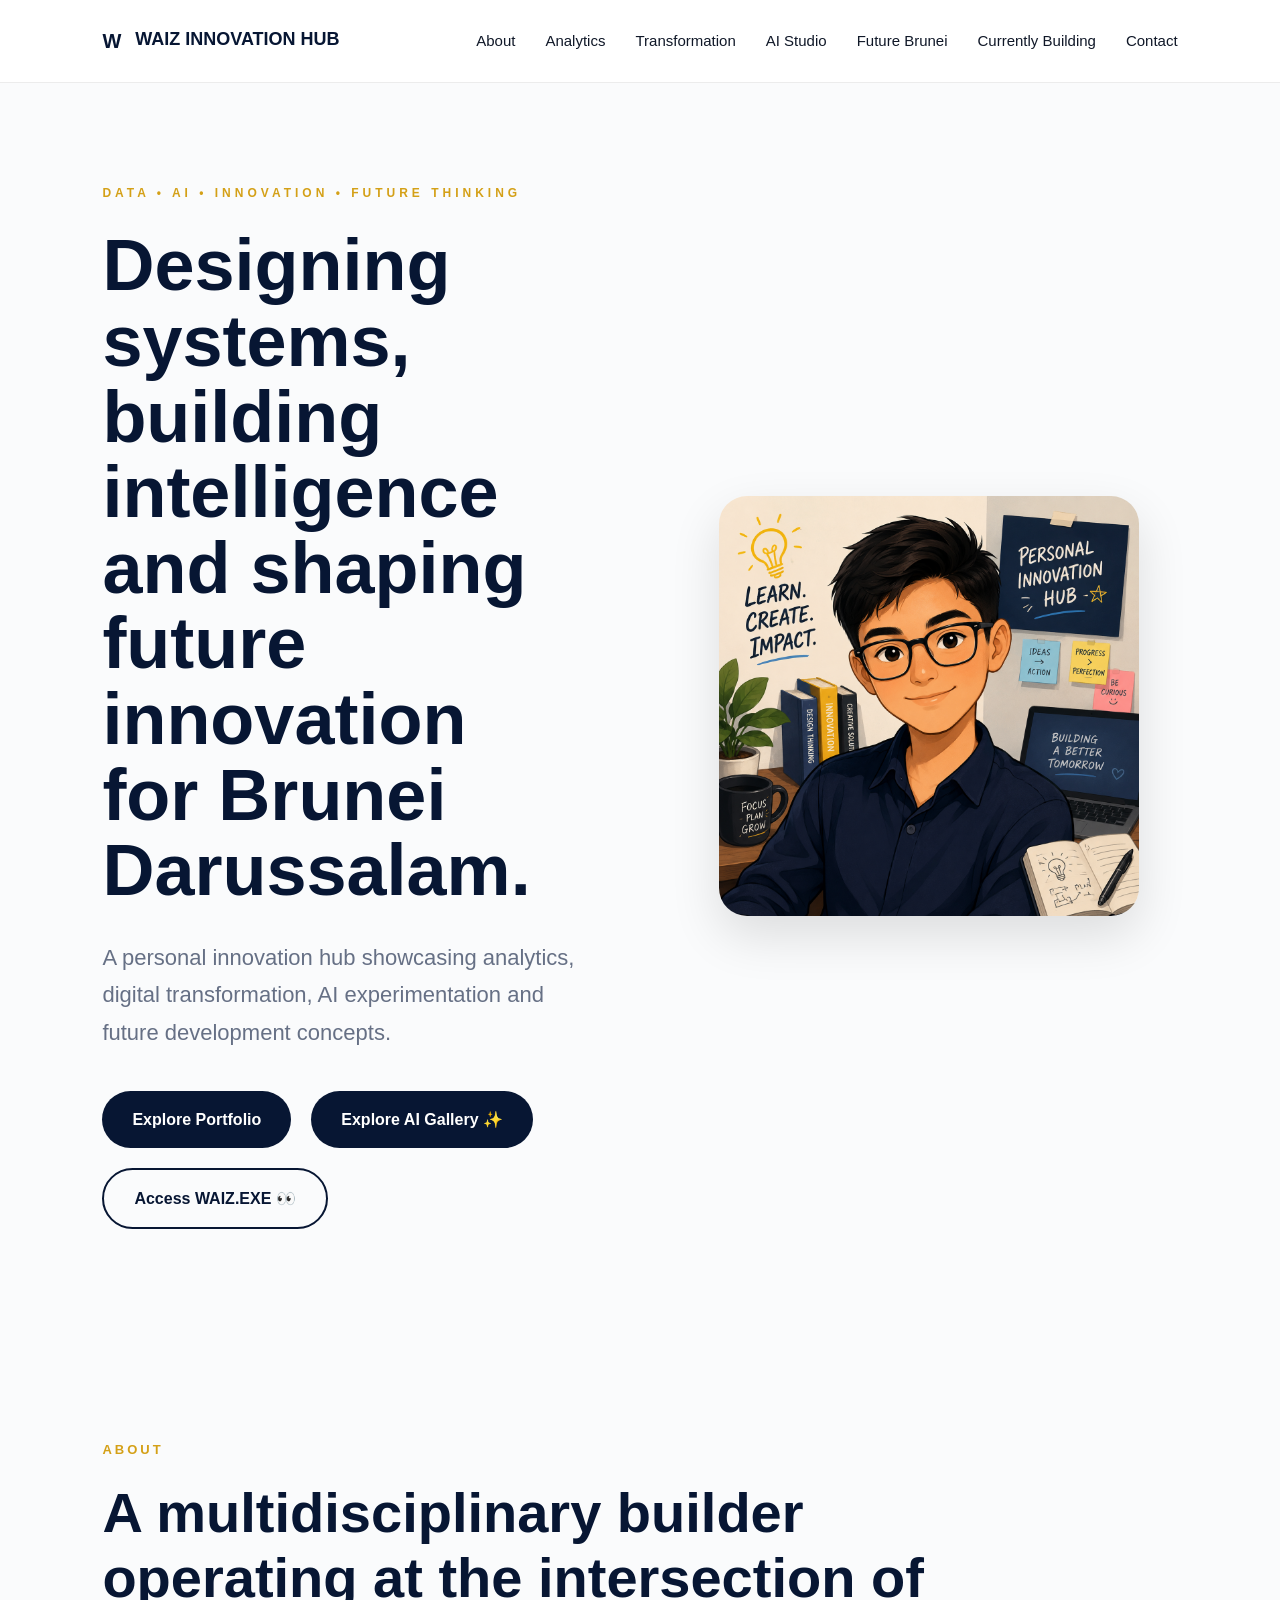
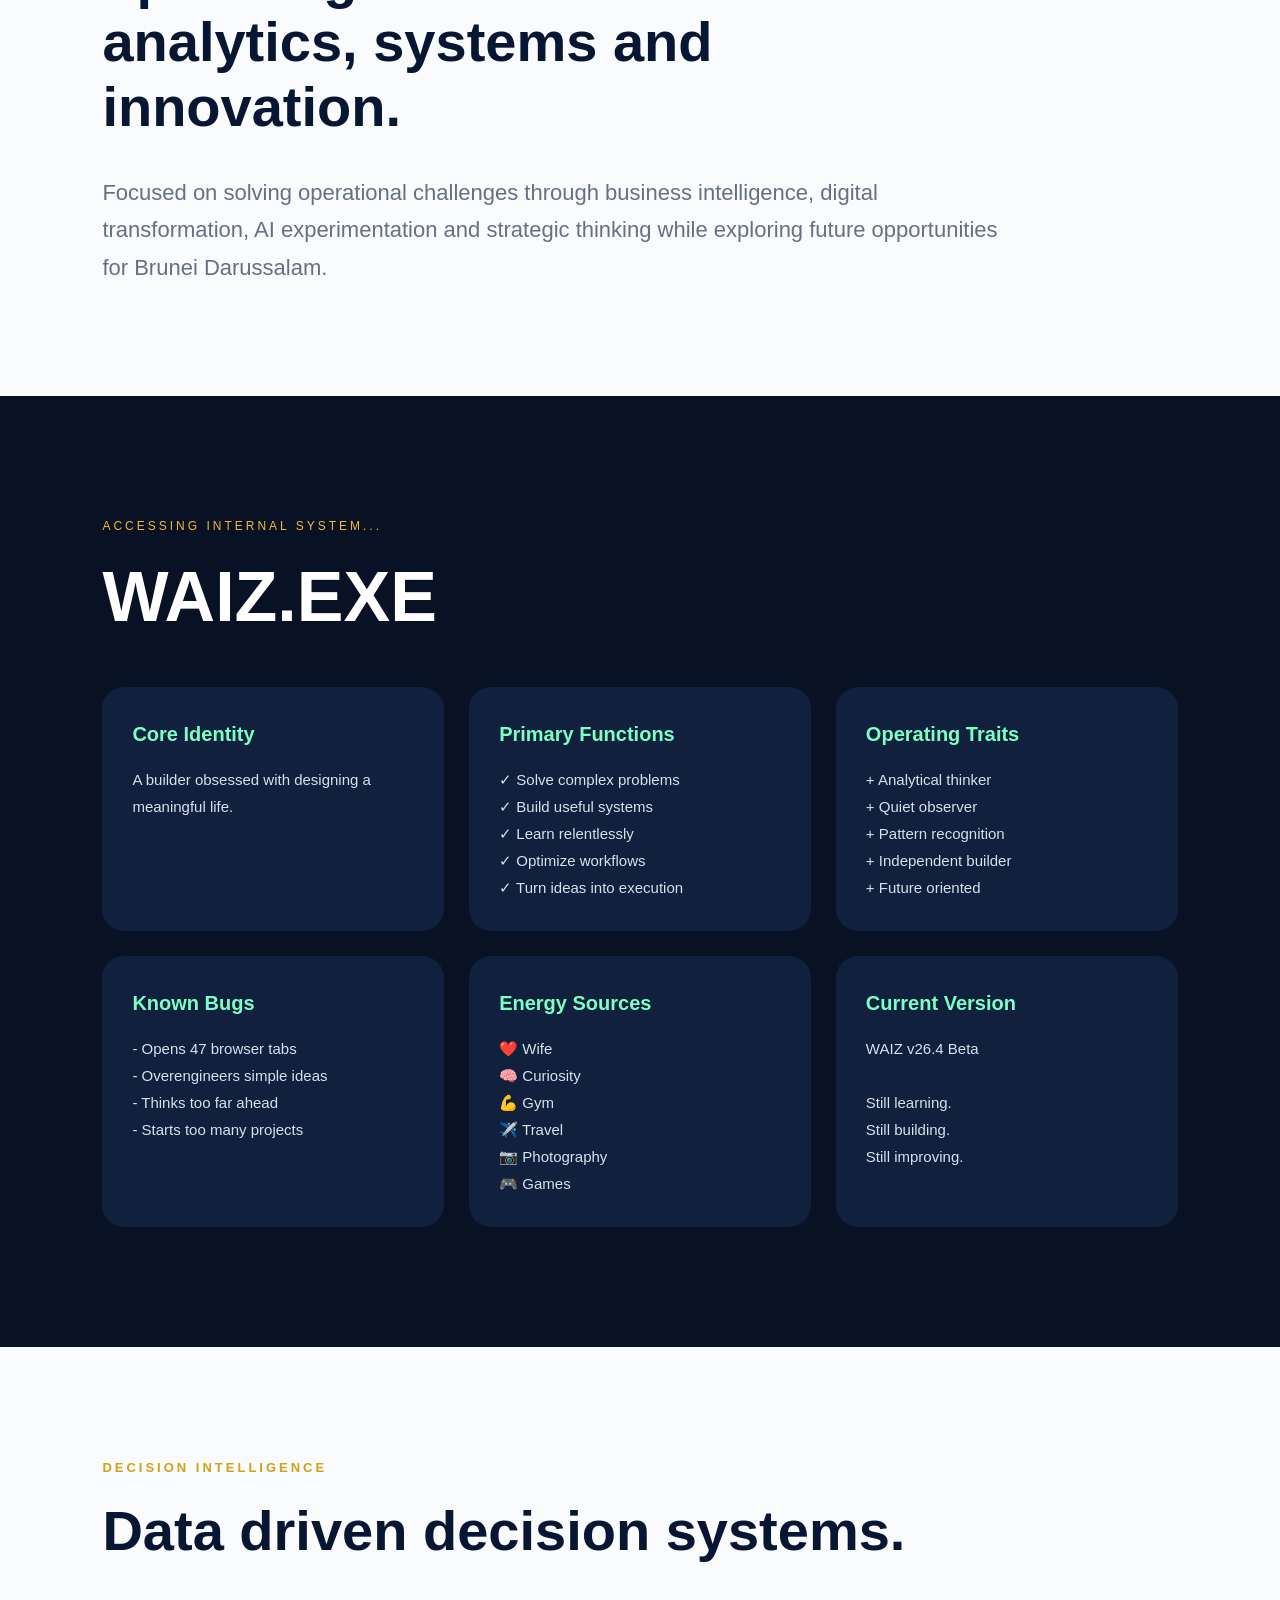
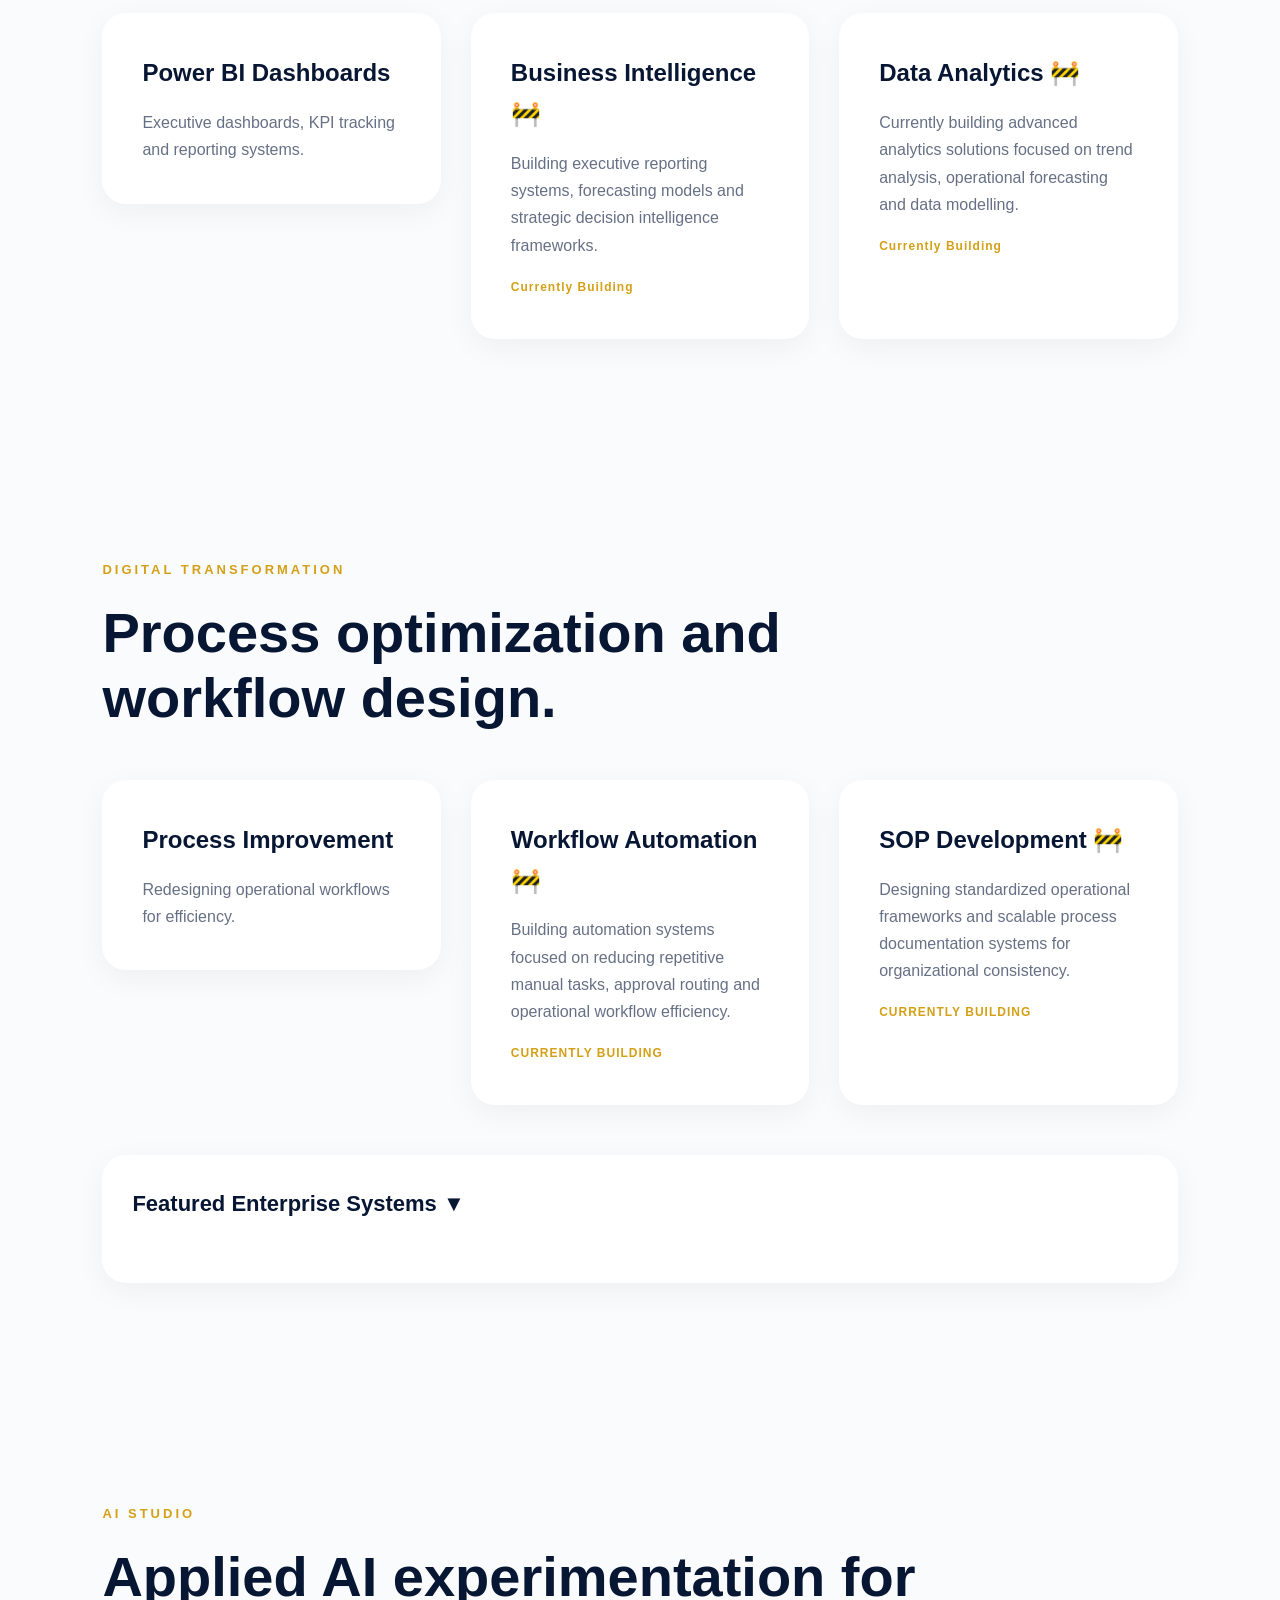
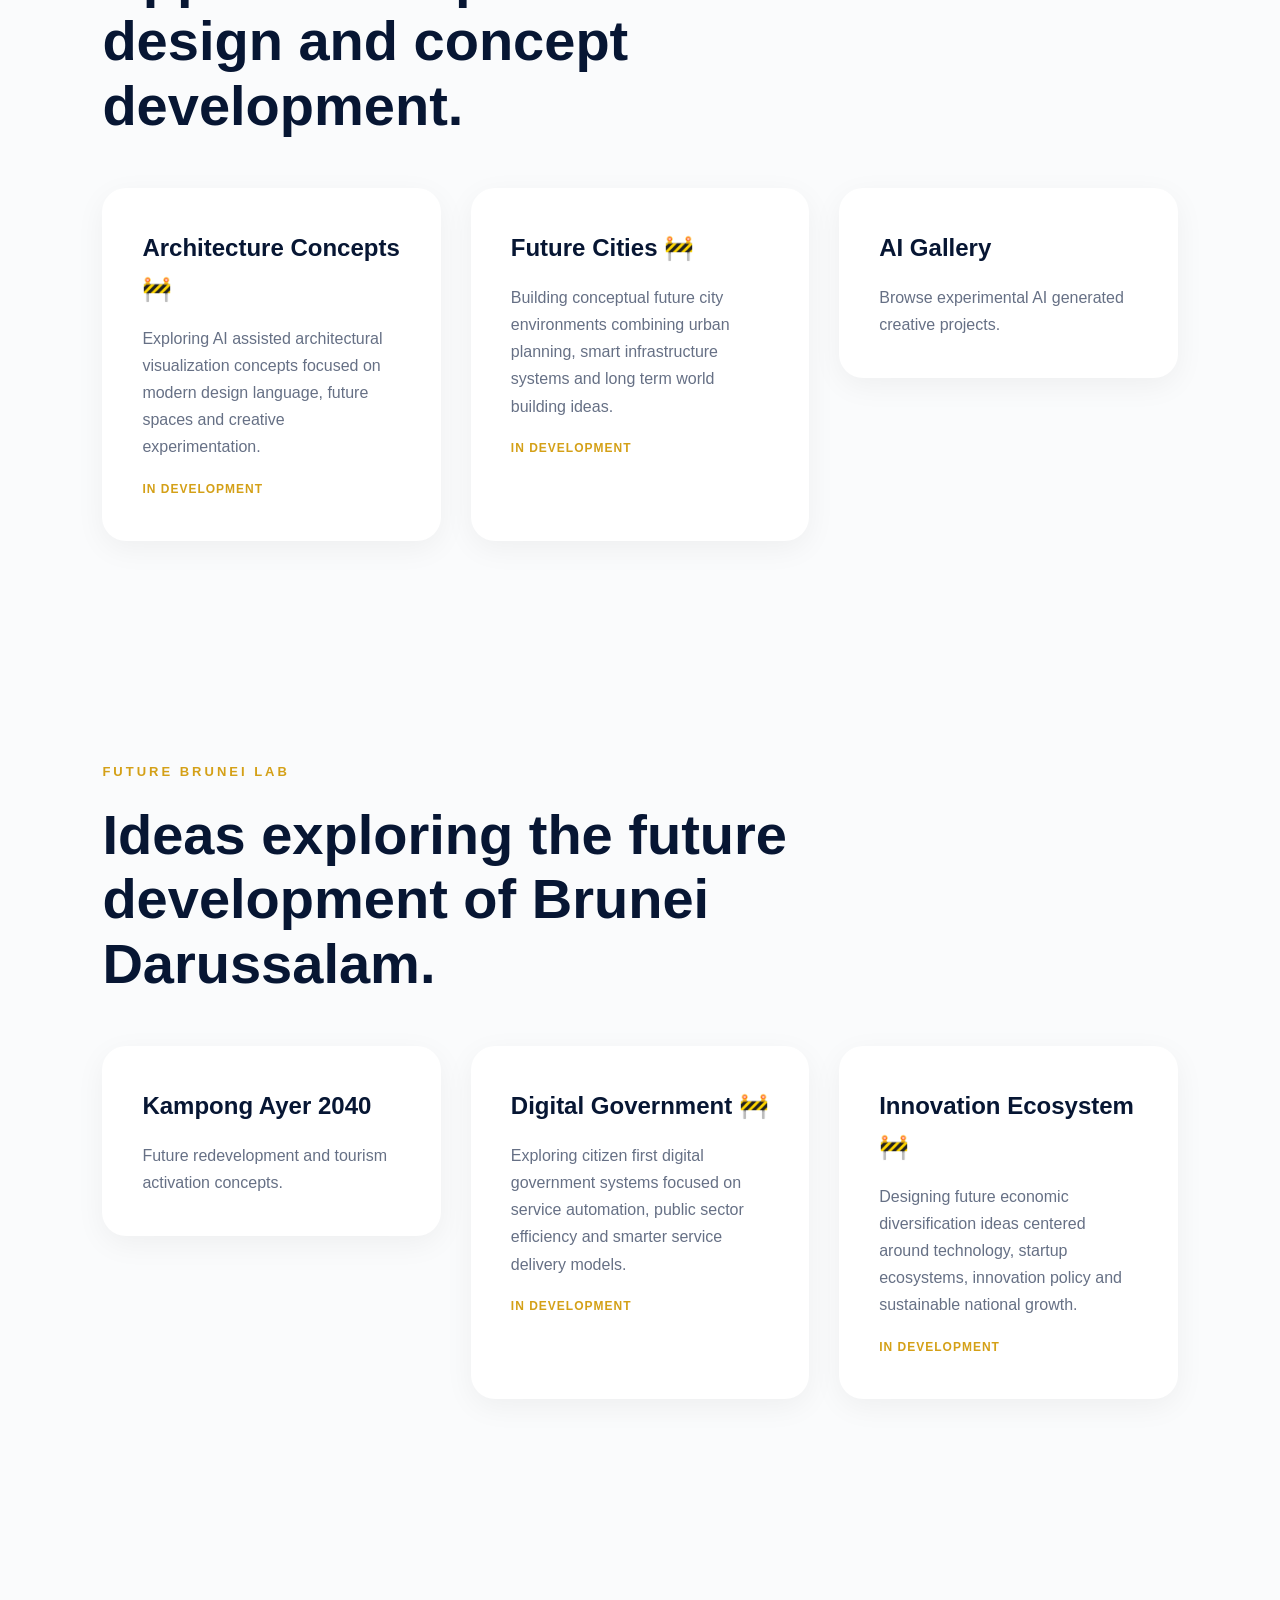
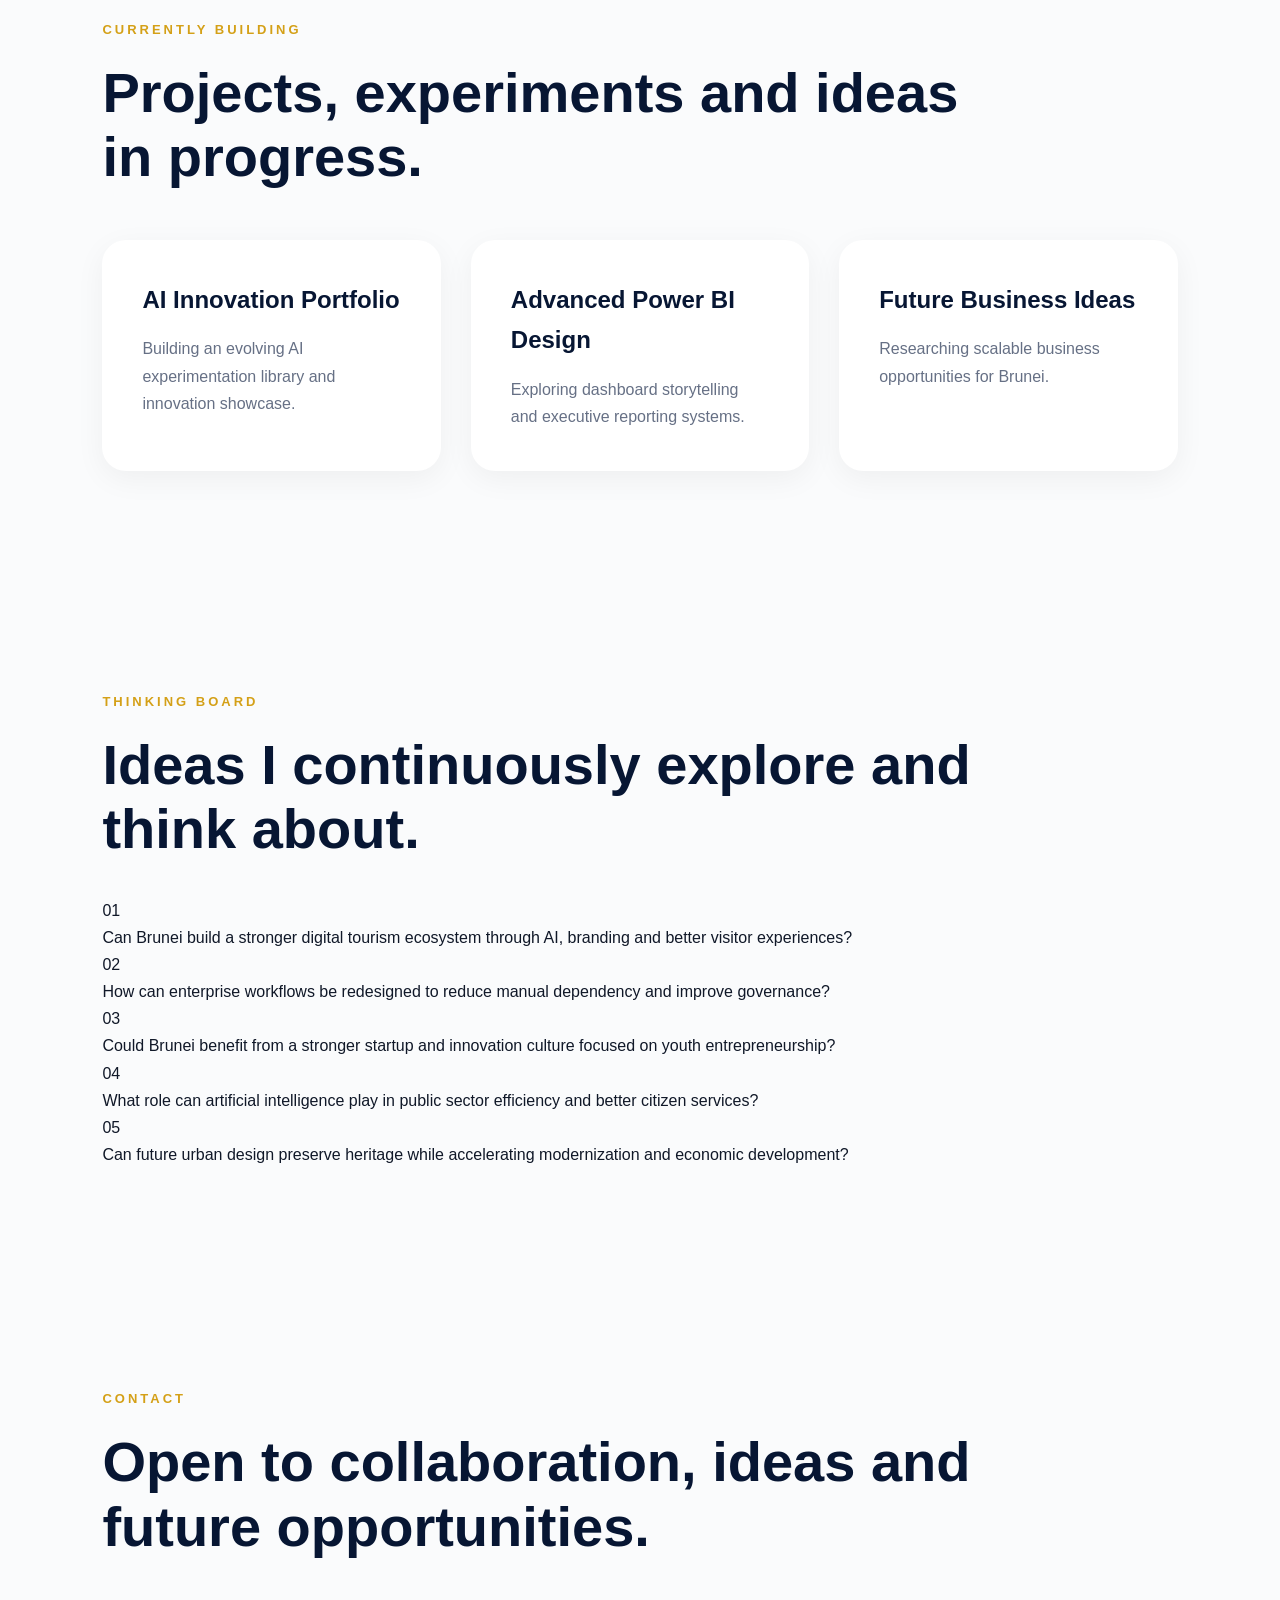
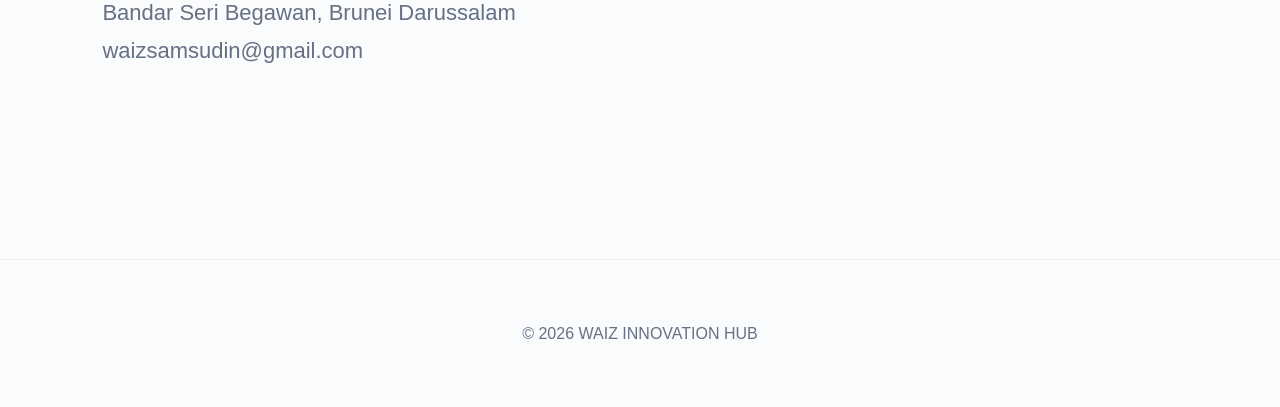
==== commit e1c069d8: "Update index.html" ====
--- a/index.html
+++ b/index.html
@@ -370,13 +370,33 @@
 <div class="grid">
 
 <div class="card">
-<h3>Architecture Concepts</h3>
-<p>AI generated visual architecture experimentation.</p>
-</div>
-
-<div class="card">
-<h3>Future Cities</h3>
-<p>Conceptual city design and world building.</p>
+
+<h3>Architecture Concepts 🚧</h3>
+
+<p>
+Exploring AI assisted architectural visualization concepts focused on
+modern design language, future spaces and creative experimentation.
+</p>
+
+<span class="coming-soon">
+IN DEVELOPMENT
+</span>
+
+</div>
+
+<div class="card">
+
+<h3>Future Cities 🚧</h3>
+
+<p>
+Building conceptual future city environments combining urban planning,
+smart infrastructure systems and long term world building ideas.
+</p>
+
+<span class="coming-soon">
+IN DEVELOPMENT
+</span>
+
 </div>
 
 <a href="./ai-studio/gallery.html" class="card-link">
@@ -409,14 +429,34 @@
 </a>
 
 <div class="card">
-<h3>Digital Government</h3>
-<p>Citizen first government services and automation systems.</p>
-</div>
-
-<div class="card">
-<h3>Innovation Ecosystem</h3>
-<p>Technology driven economic diversification ideas.</p>
-</div>
+
+<h3>Digital Government 🚧</h3>
+
+<p>
+Exploring citizen first digital government systems focused on service
+automation, public sector efficiency and smarter service delivery models.
+</p>
+
+<span class="coming-soon">
+IN DEVELOPMENT
+</span>
+
+</div>
+
+
+
+<div class="card">
+
+<h3>Innovation Ecosystem 🚧</h3>
+
+<p>
+Designing future economic diversification ideas centered around technology,
+startup ecosystems, innovation policy and sustainable national growth.
+</p>
+
+<span class="coming-soon">
+IN DEVELOPMENT
+</span>
 
 </div>
 
--- a/styles.css
+++ b/styles.css
@@ -771,3 +771,73 @@
 color:#667085;
 margin-top:10px;
 }
+
+/* COLLAPSIBLE SYSTEMS */
+
+.featured-dropdown{
+margin-top:50px;
+background:white;
+padding:30px;
+border-radius:24px;
+box-shadow:0 8px 30px rgba(0,0,0,.05);
+}
+
+.featured-dropdown summary{
+font-size:22px;
+font-weight:700;
+color:#071633;
+cursor:pointer;
+list-style:none;
+margin-bottom:30px;
+}
+
+.featured-dropdown summary:hover{
+color:#D4A017;
+}
+
+/* remove ugly default arrow */
+
+.featured-dropdown summary::-webkit-details-marker{
+display:none;
+}
+
+/* layout */
+
+.featured-systems{
+display:grid;
+grid-template-columns:repeat(3,1fr);
+gap:24px;
+}
+
+/* cards */
+
+.system-preview{
+background:#FAFBFC;
+padding:15px;
+border-radius:18px;
+transition:.3s;
+}
+
+.system-preview:hover{
+transform:translateY(-5px);
+}
+
+.system-preview img{
+width:100%;
+height:180px;
+object-fit:cover;
+border-radius:12px;
+margin-bottom:15px;
+}
+
+.system-preview a{
+text-decoration:none;
+color:inherit;
+}
+
+.system-preview p{
+font-size:14px;
+line-height:1.5;
+color:#667085;
+margin-top:8px;
+}
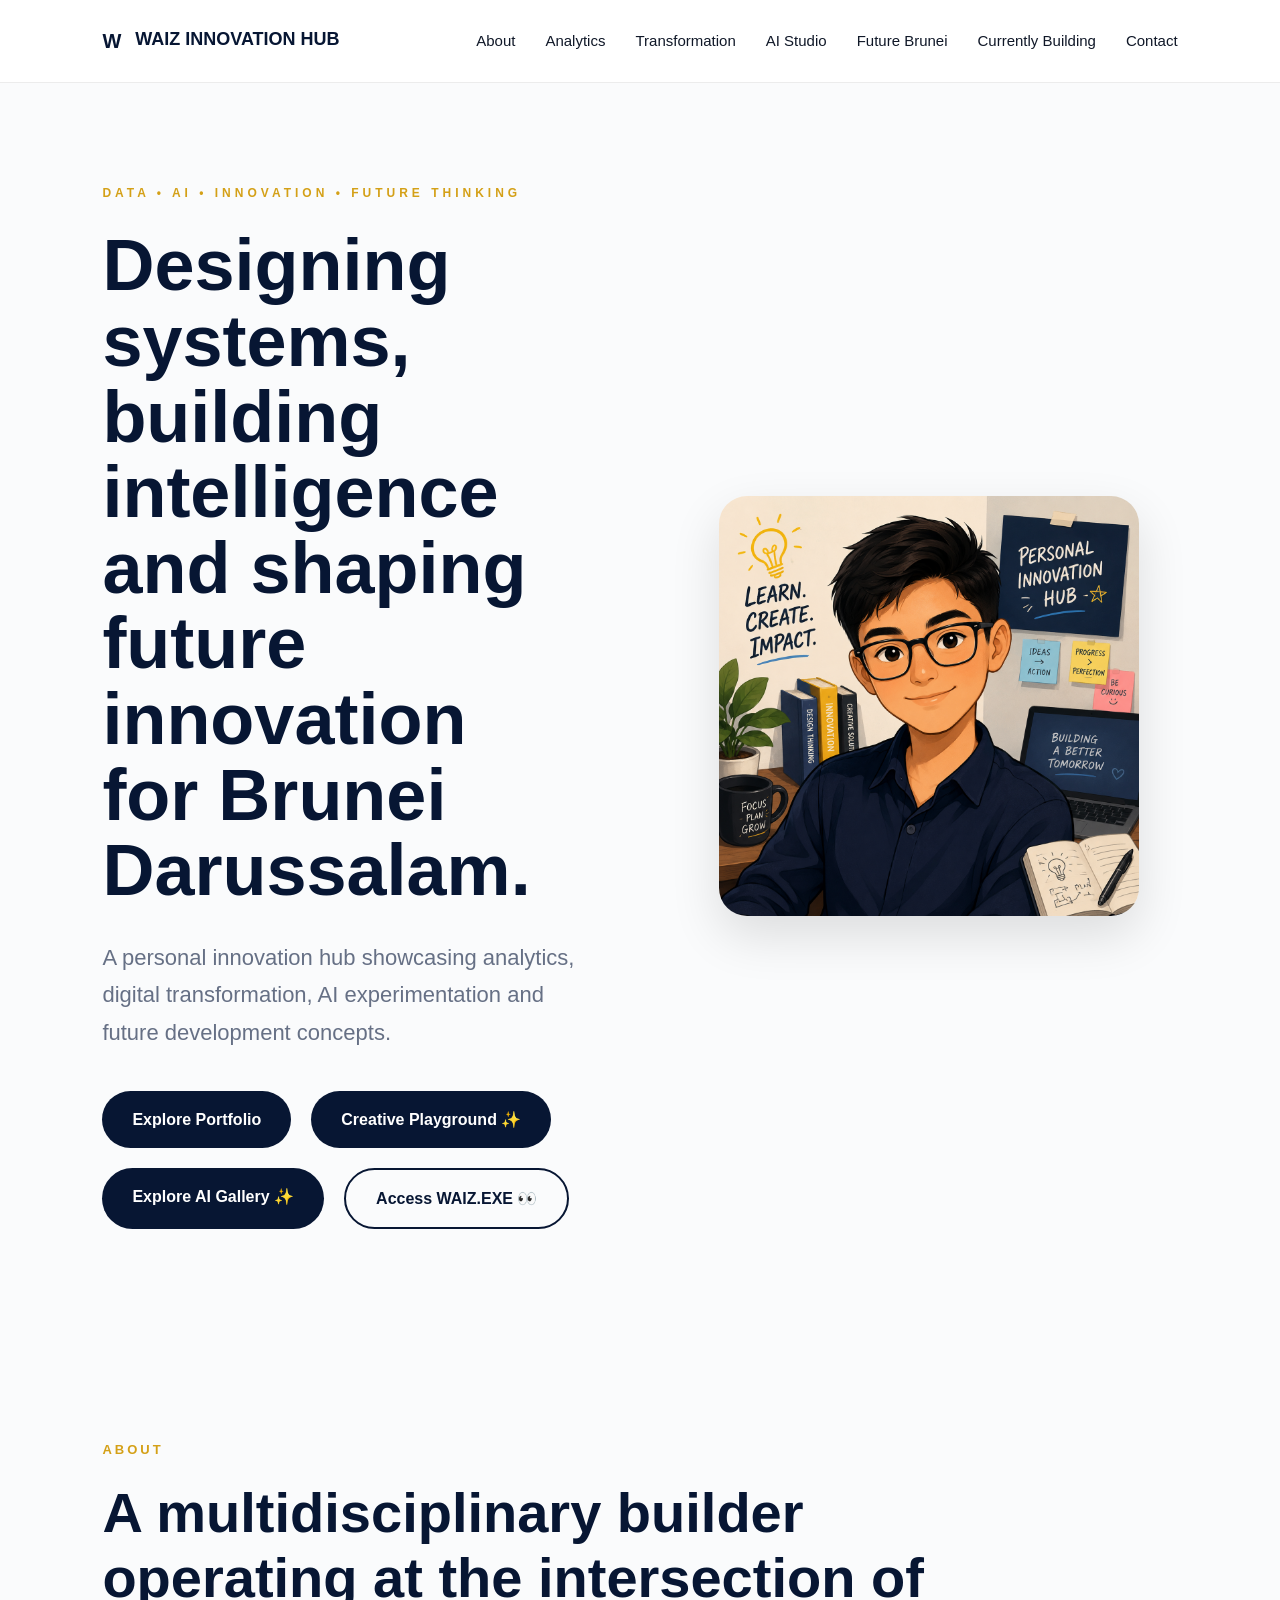
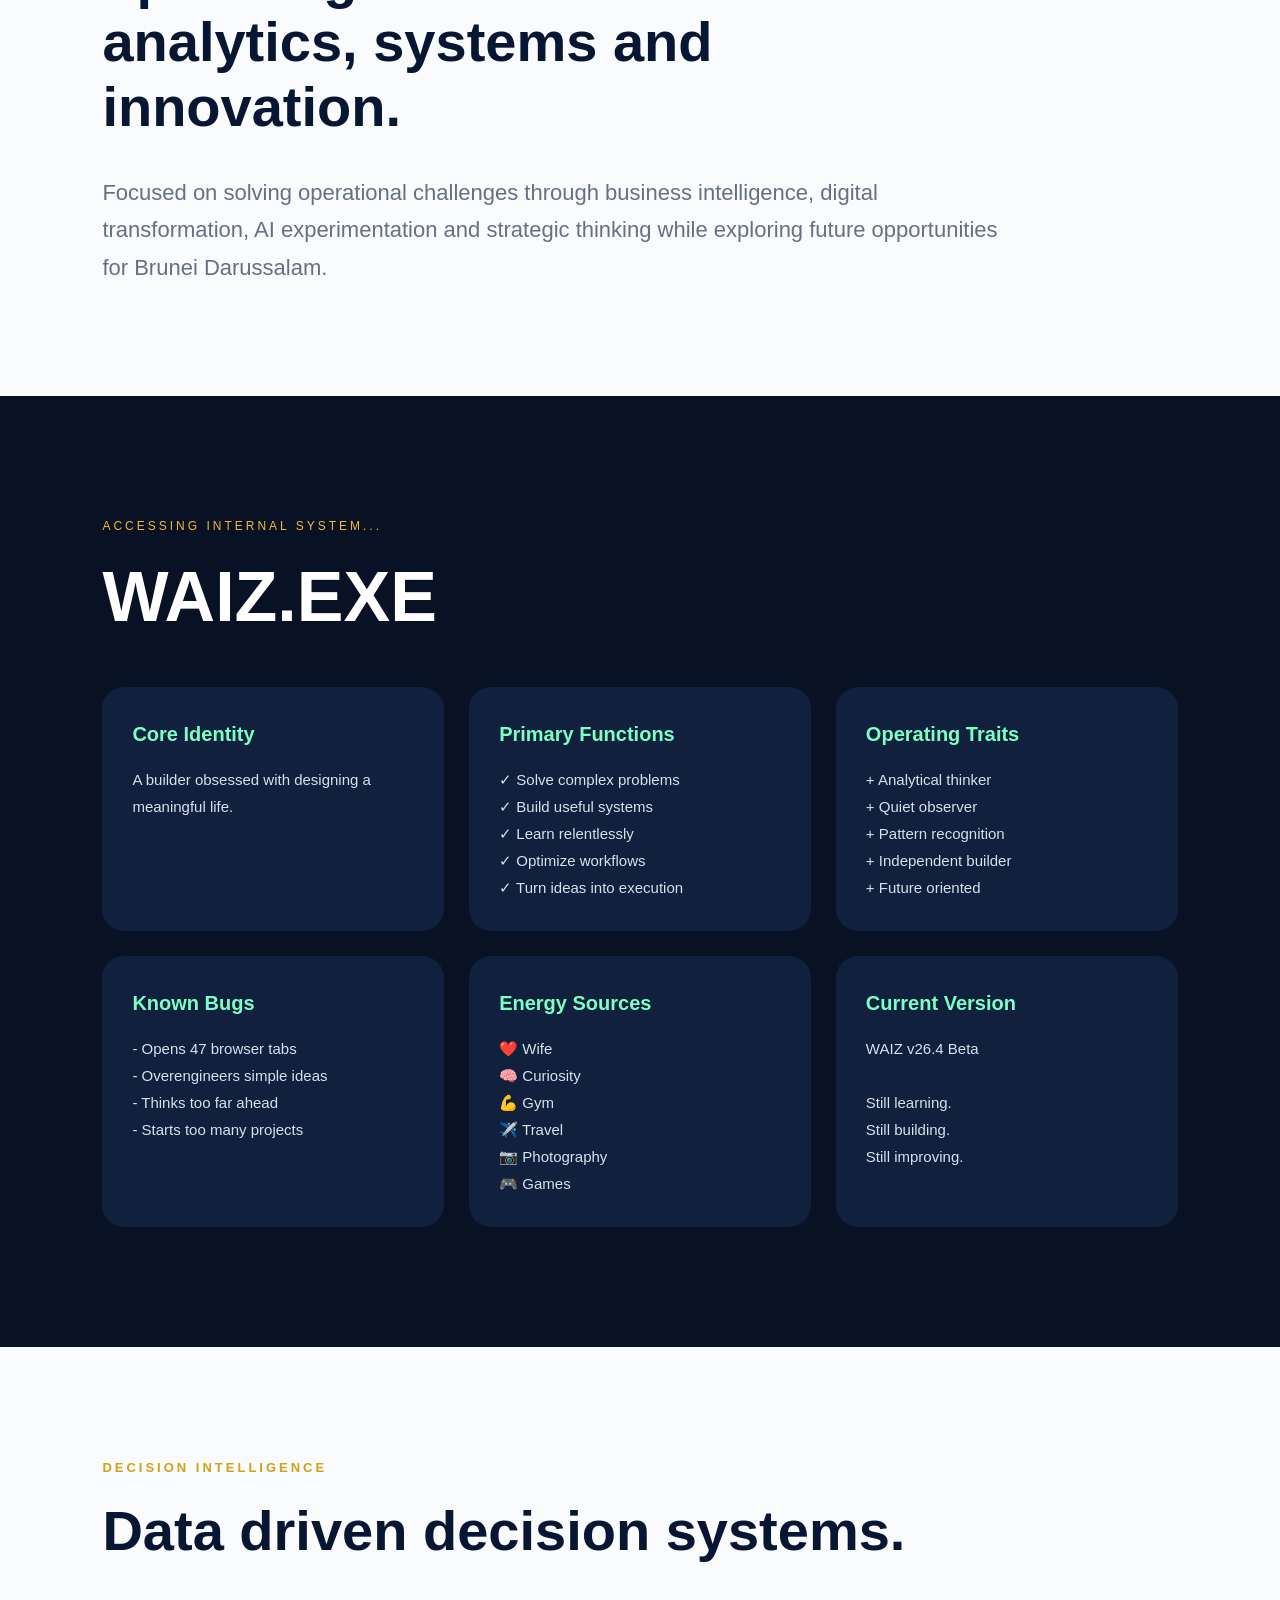
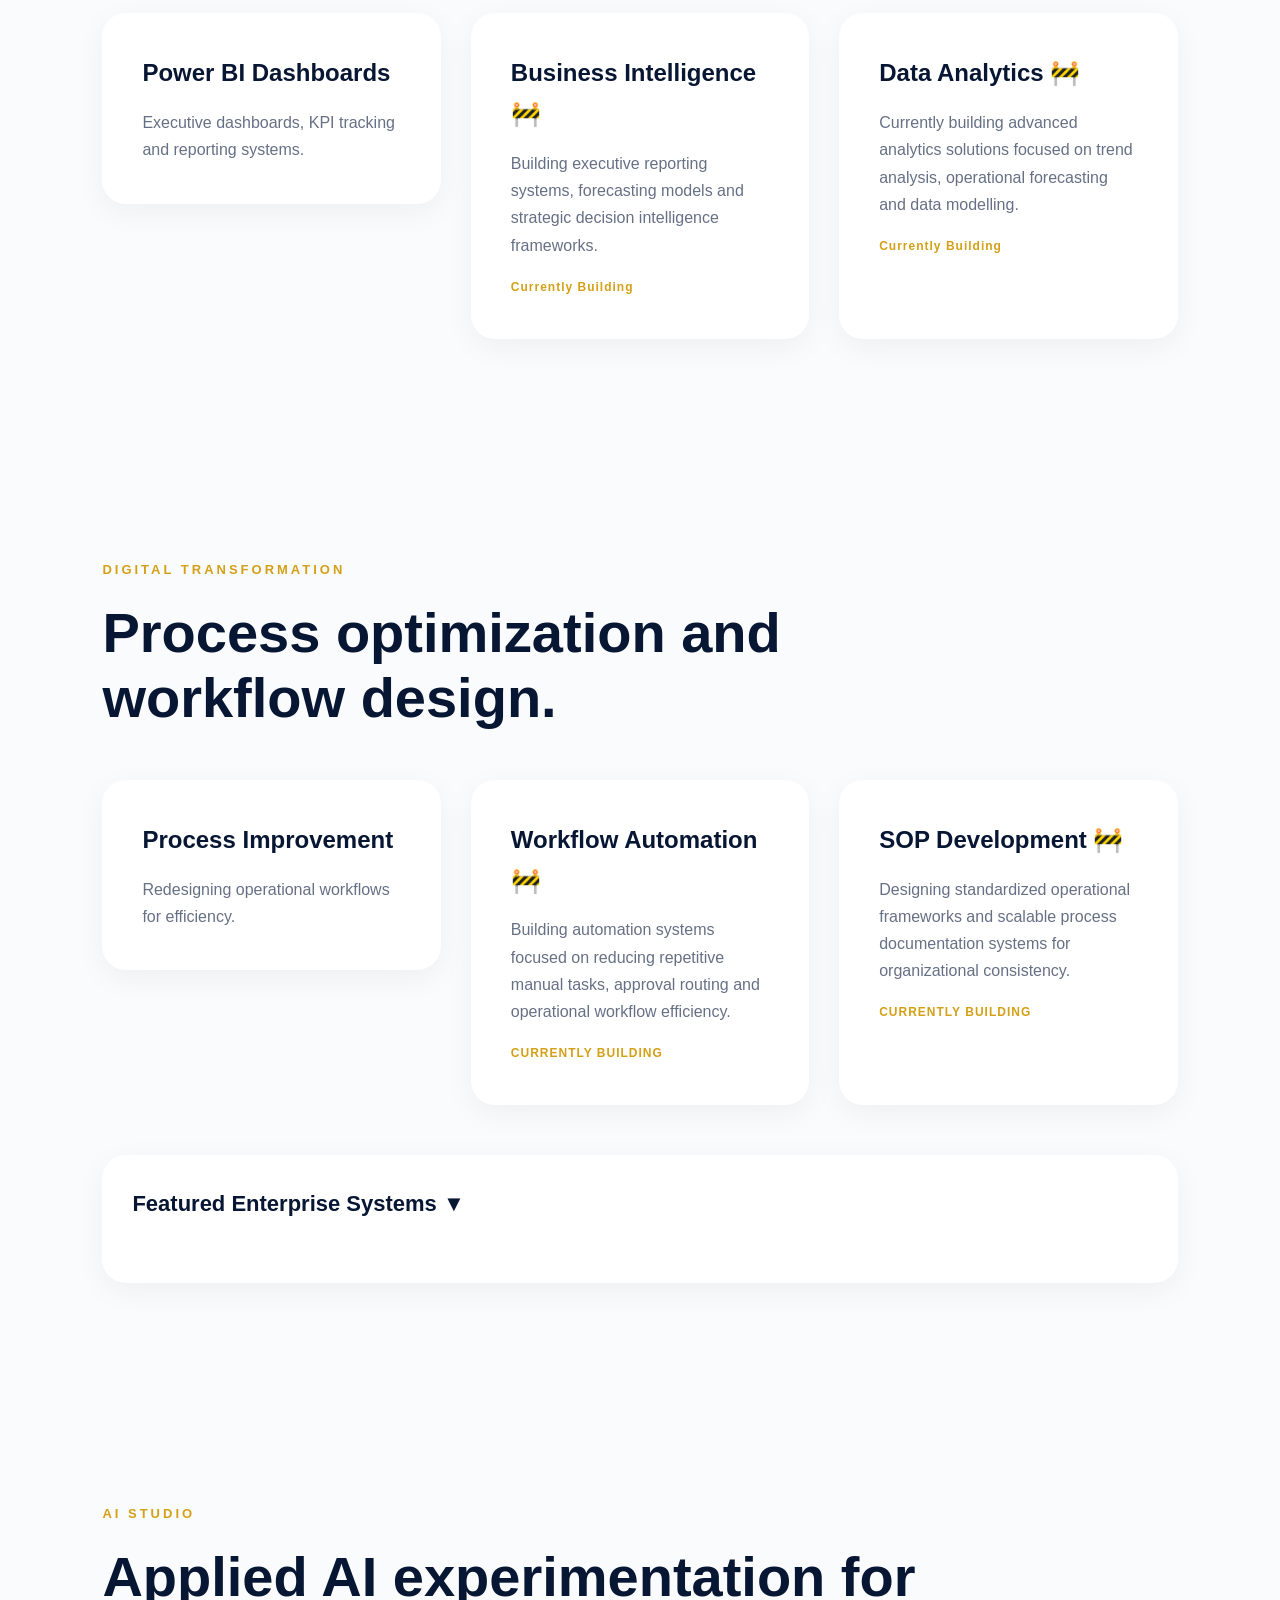
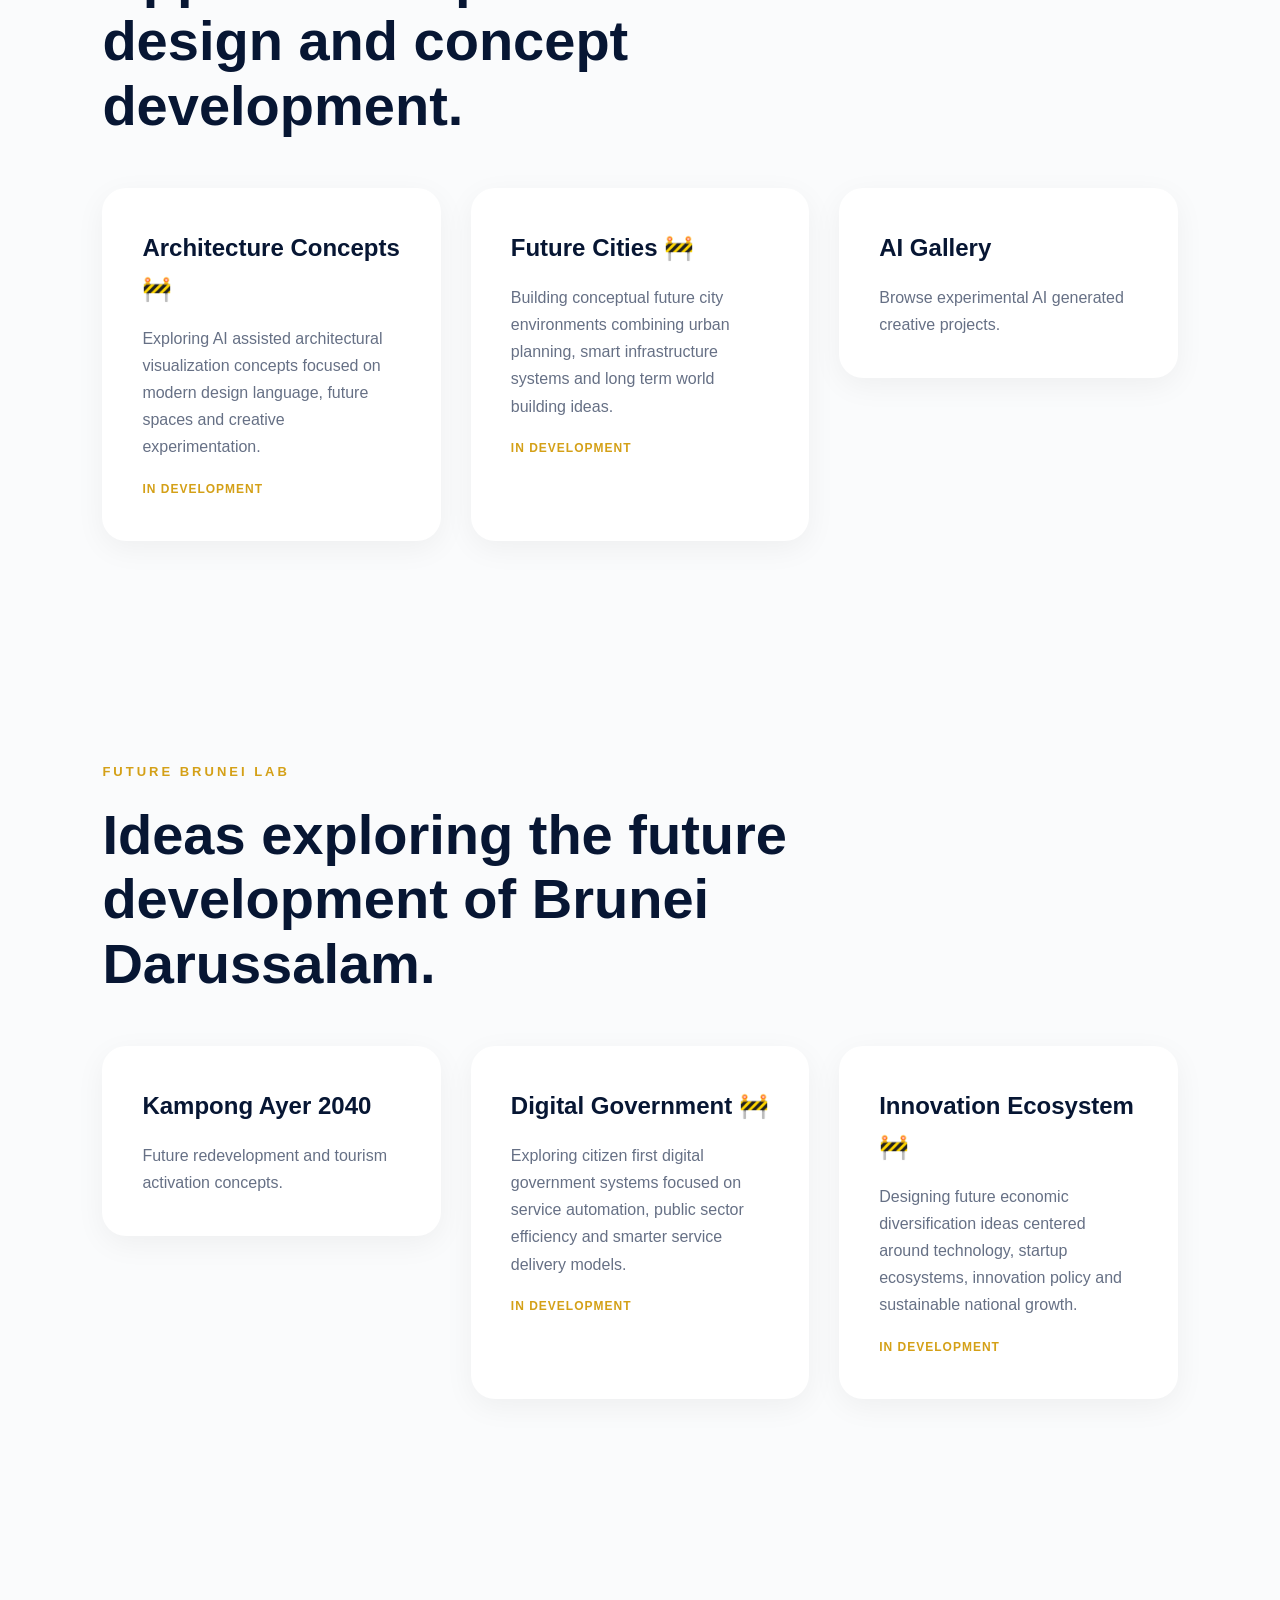
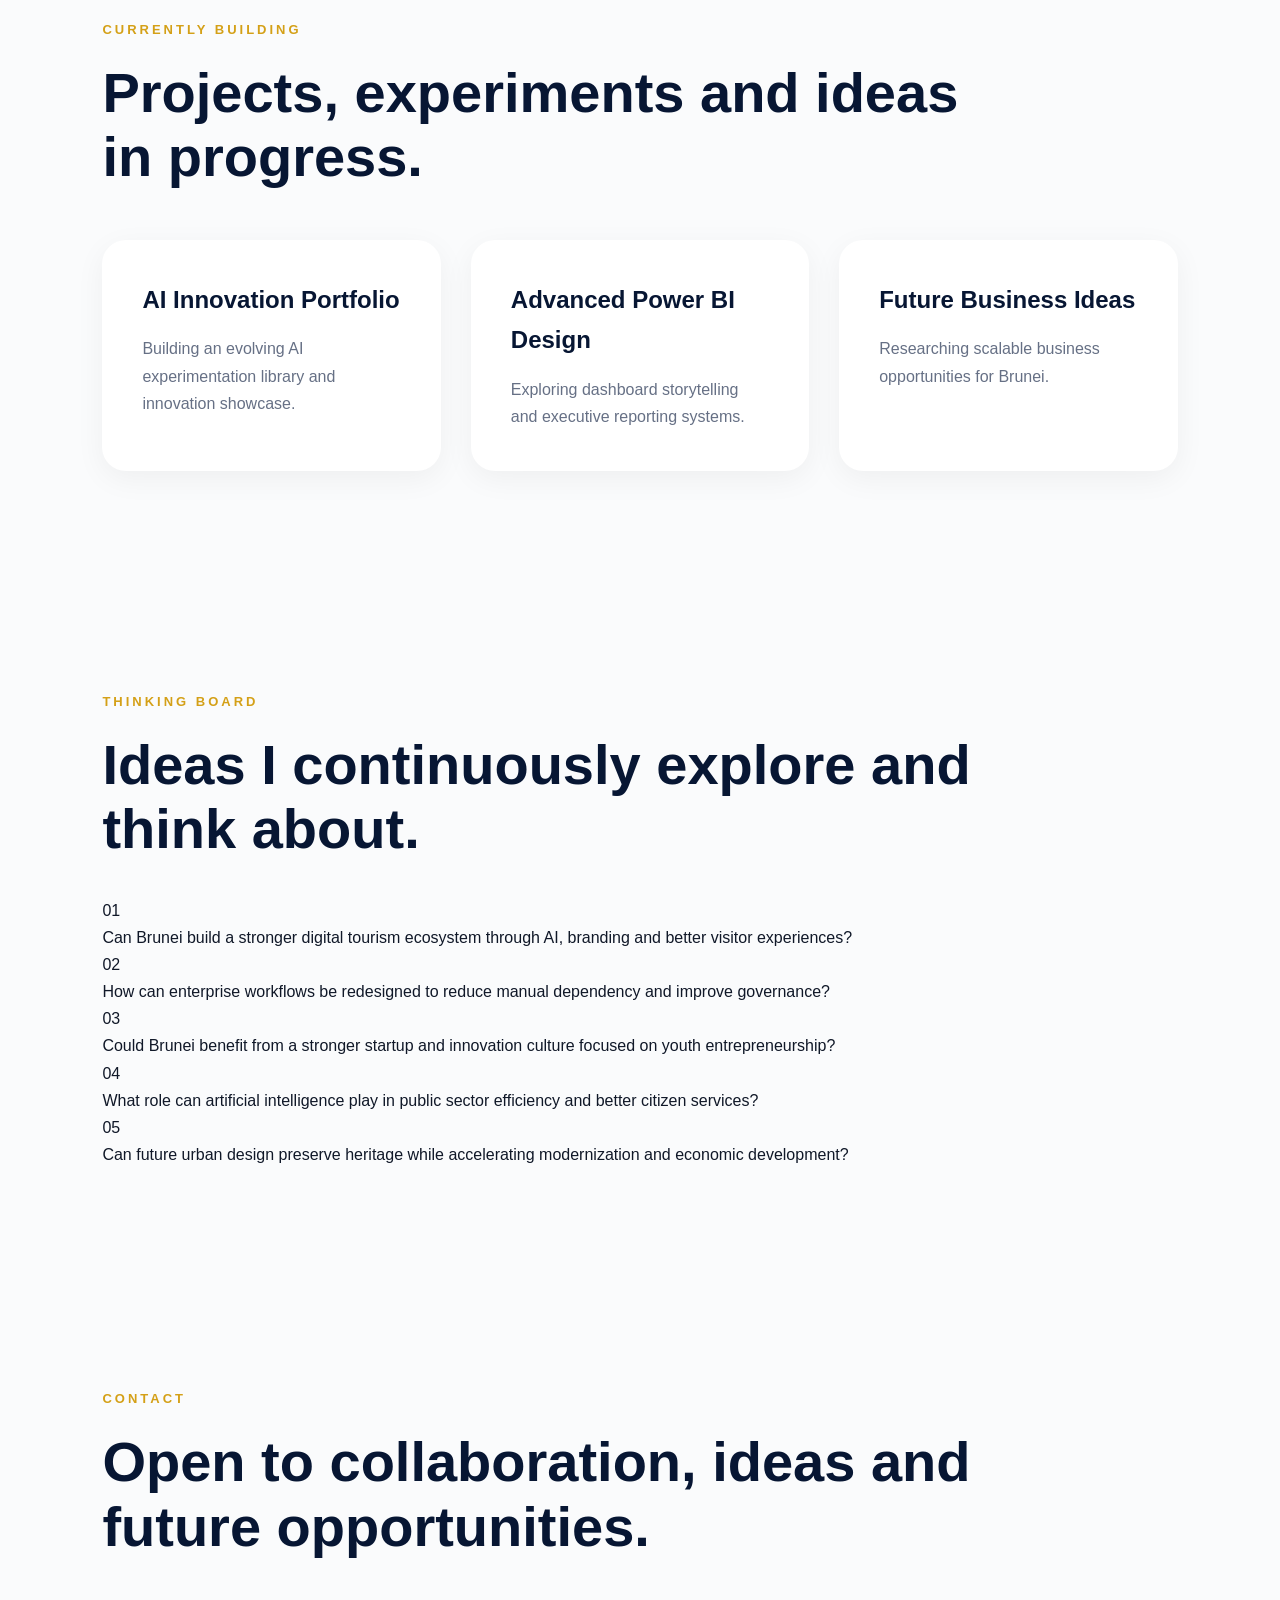
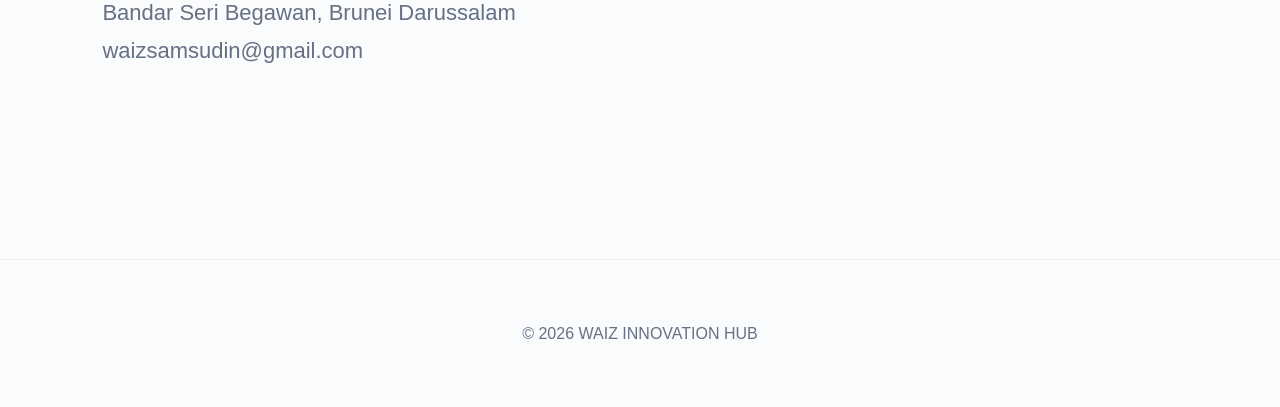
==== commit c75d7145: "Update index.html" ====
--- a/index.html
+++ b/index.html
@@ -62,6 +62,10 @@
 Explore Portfolio
 </a>
 
+<a href="./creative-playground/index.html" class="button">
+Creative Playground ✨
+</a>
+
 <a href="./ai-studio/gallery.html" class="button">
 Explore AI Gallery ✨
 </a>
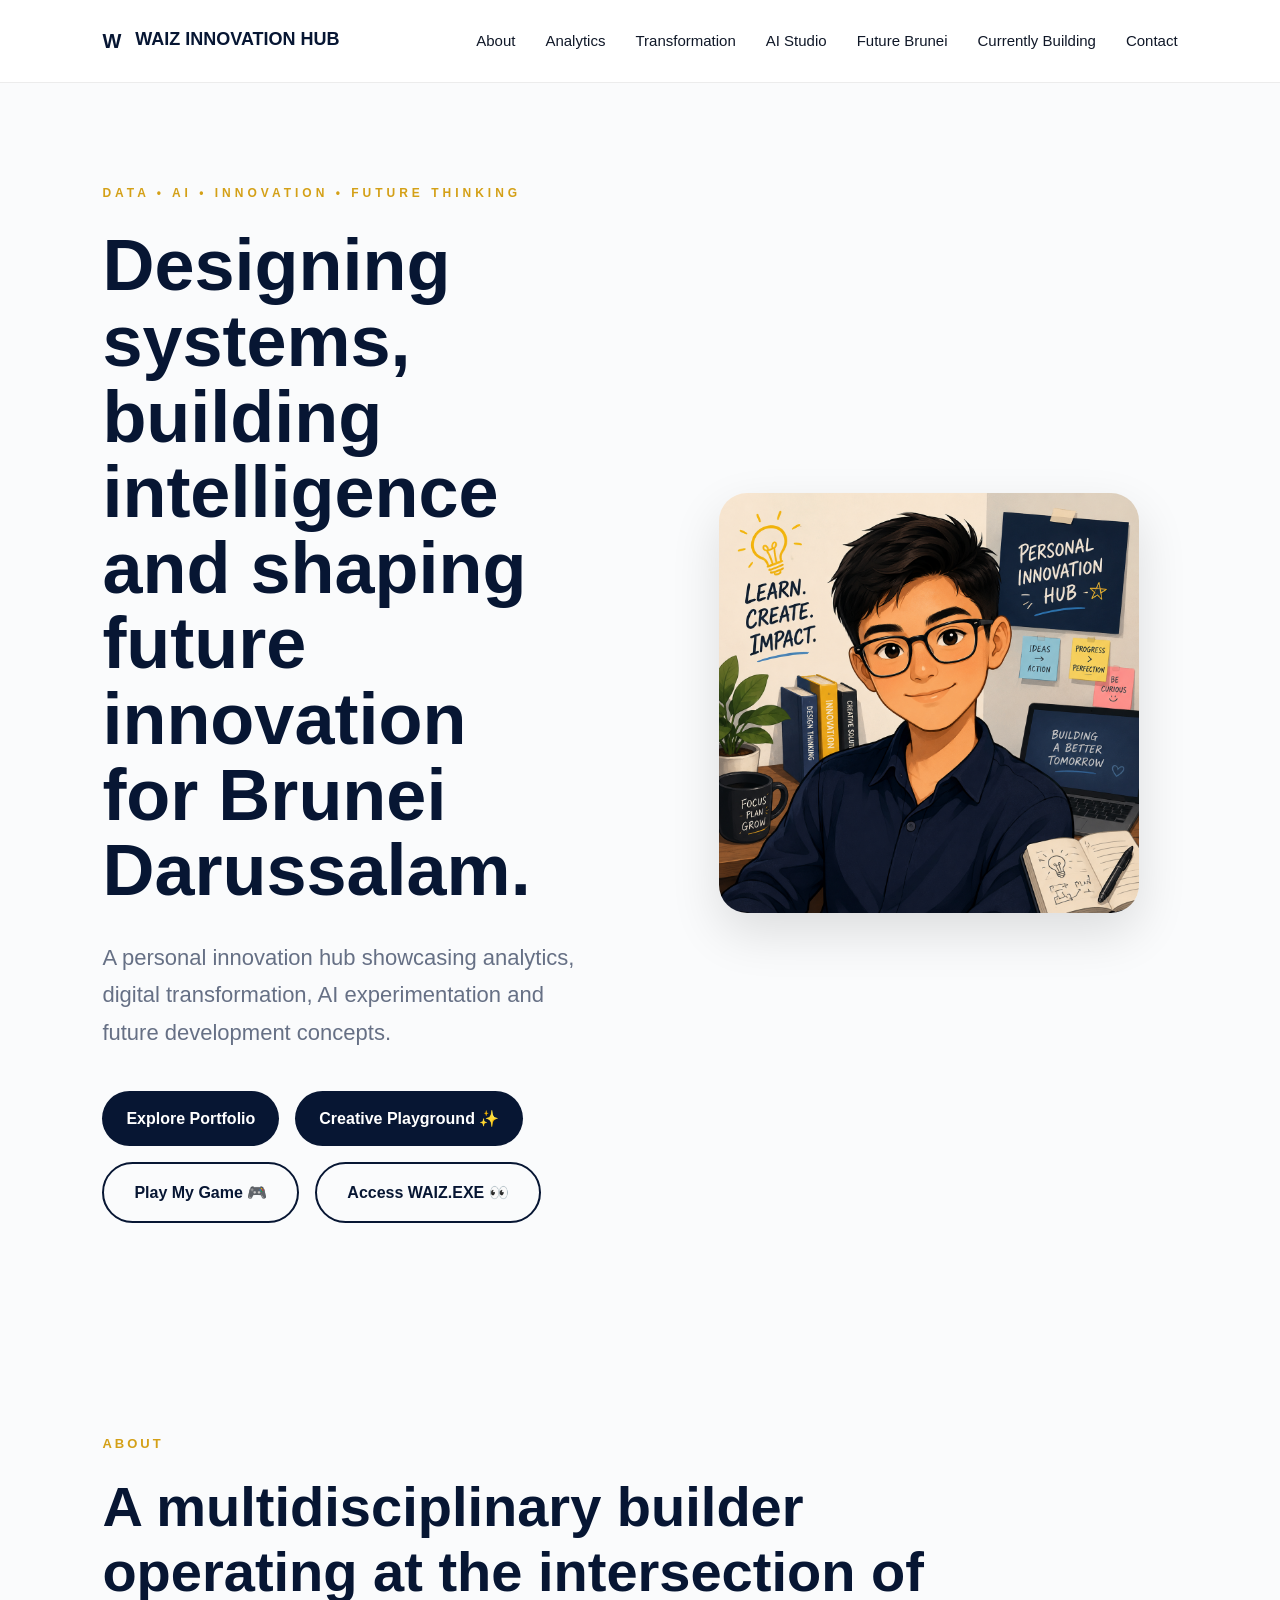
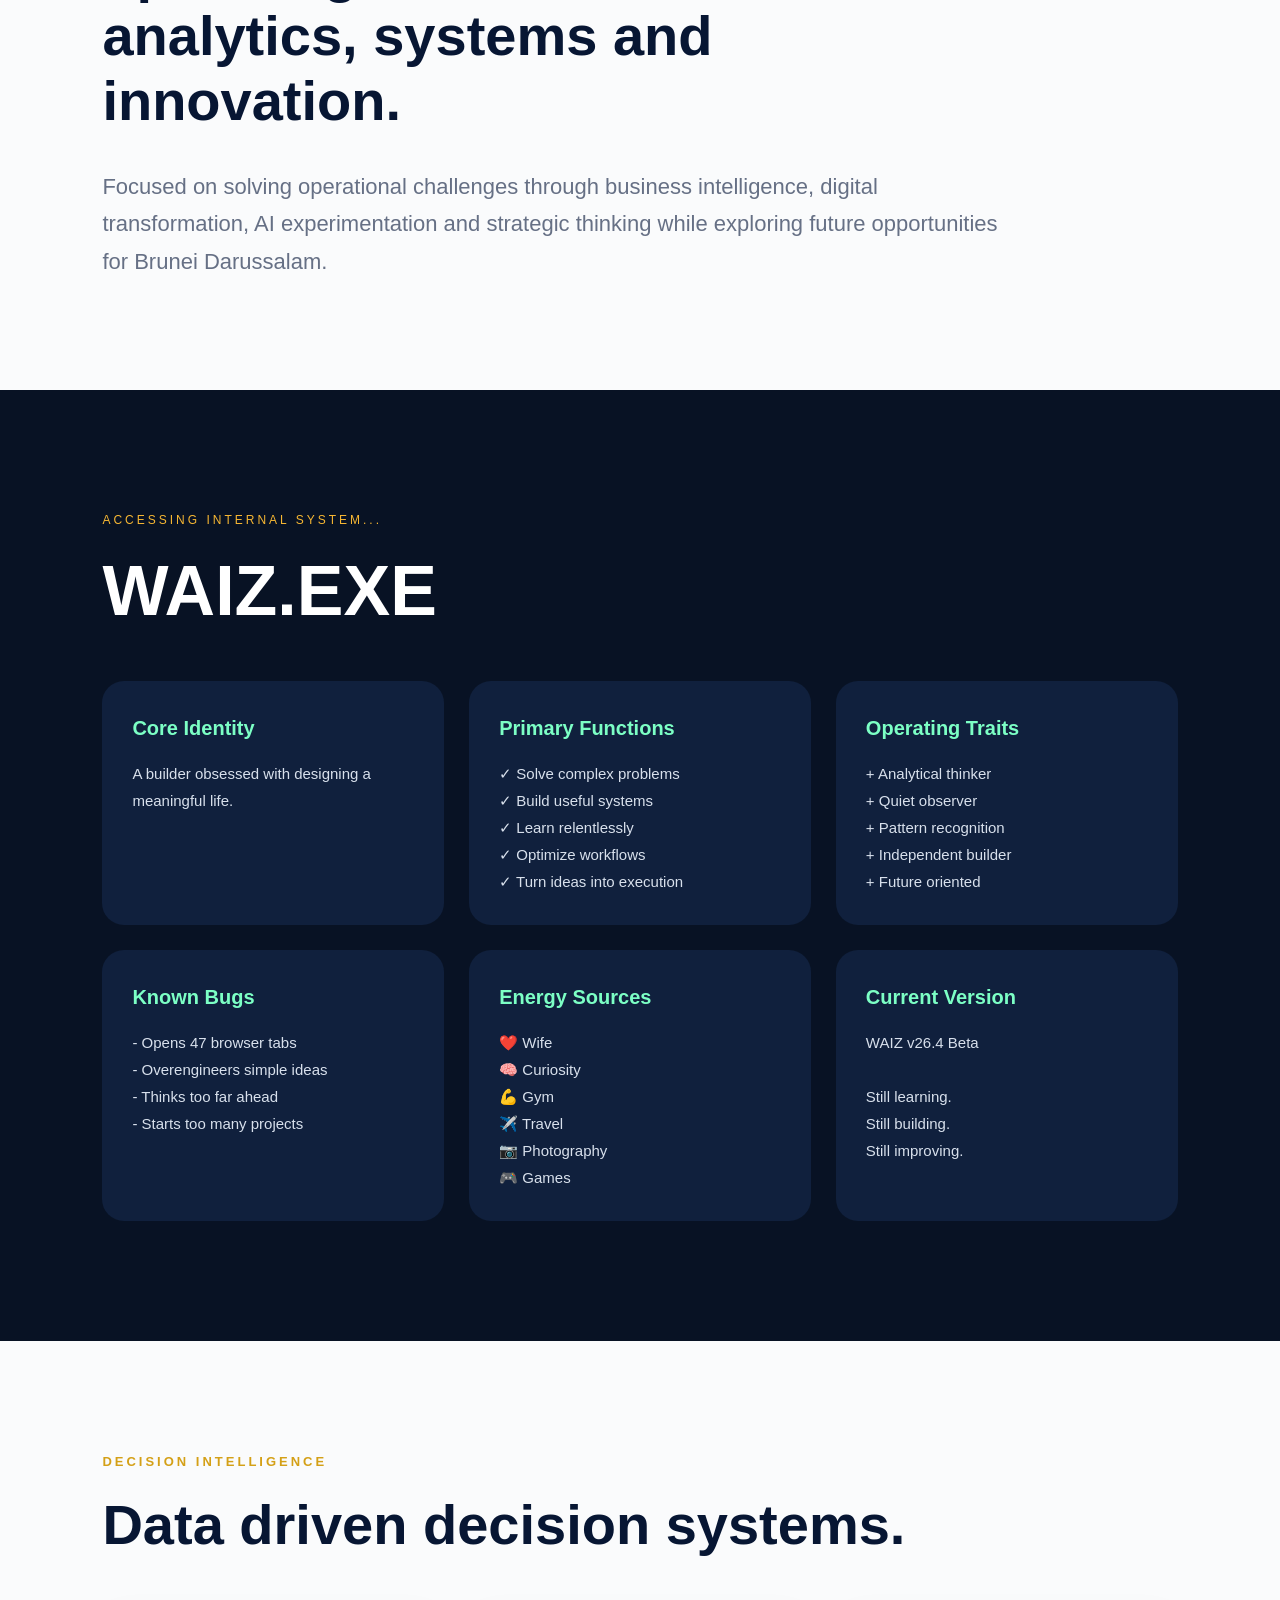
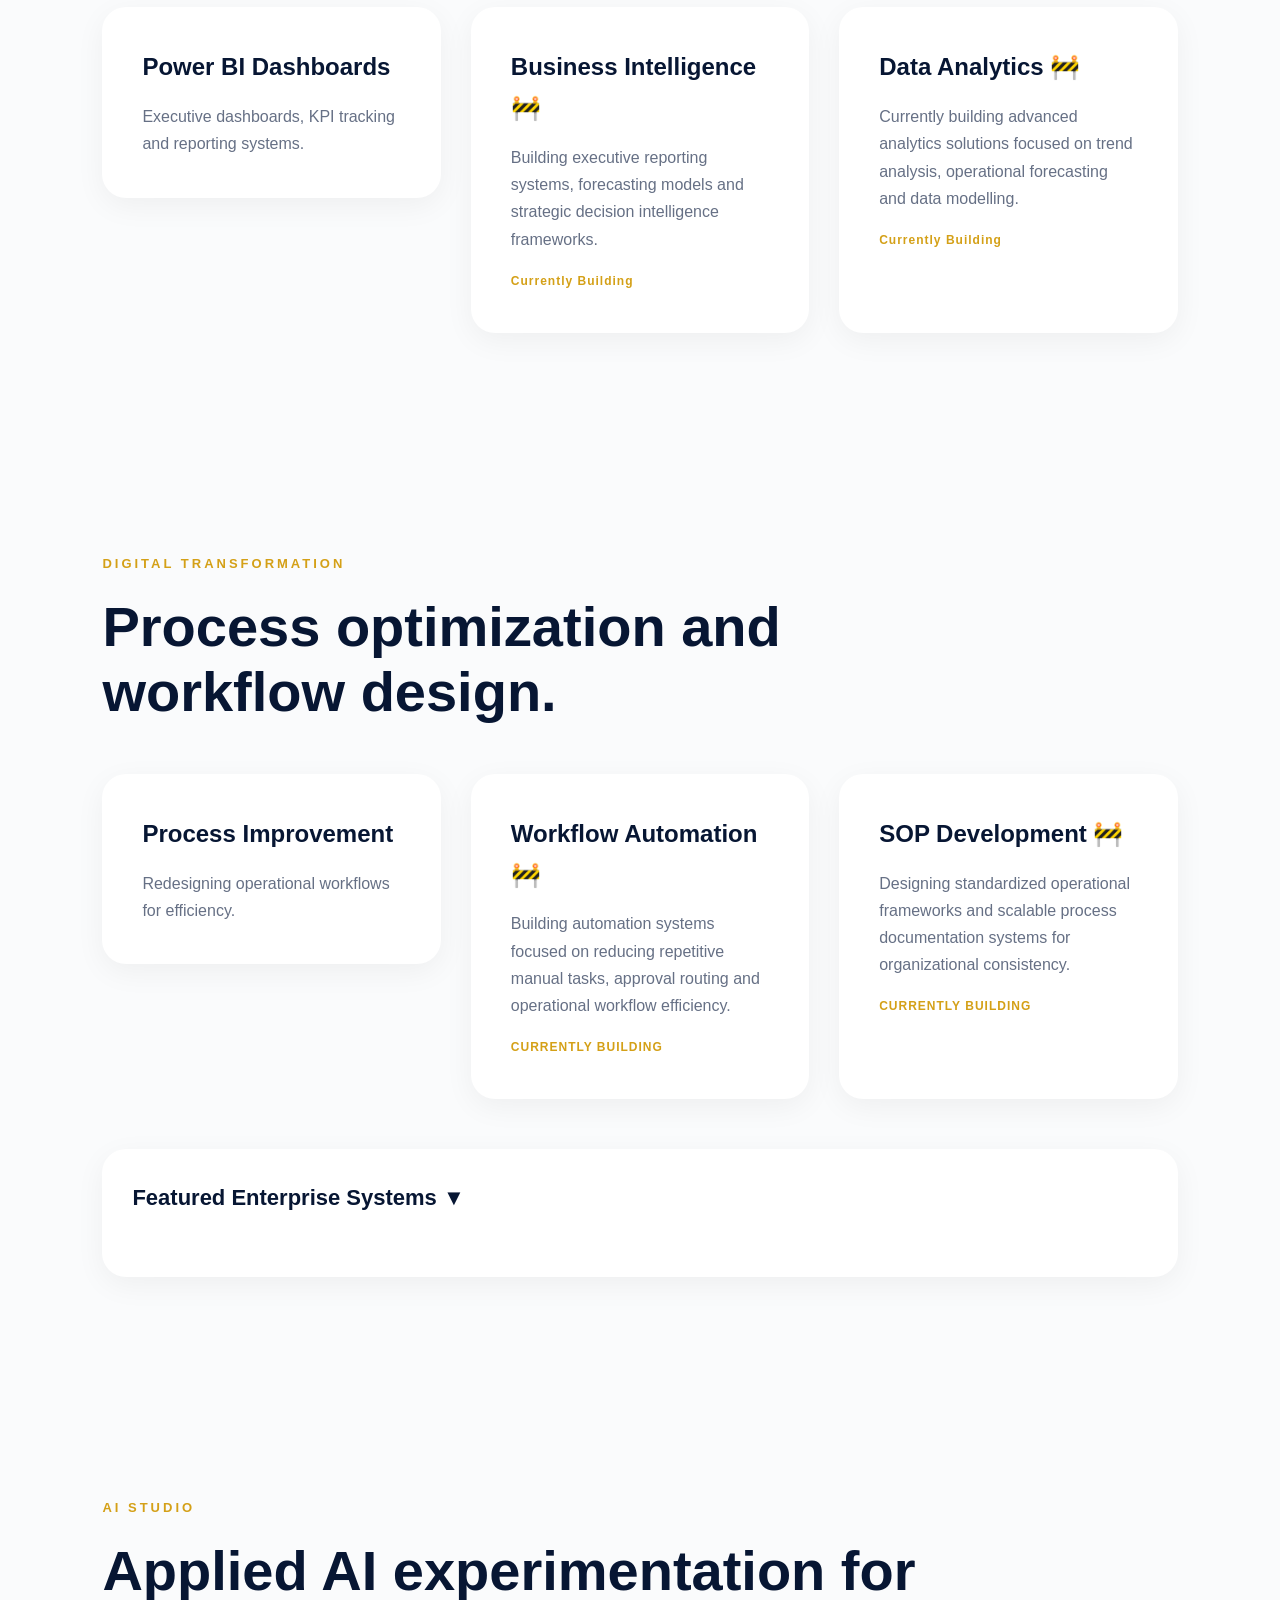
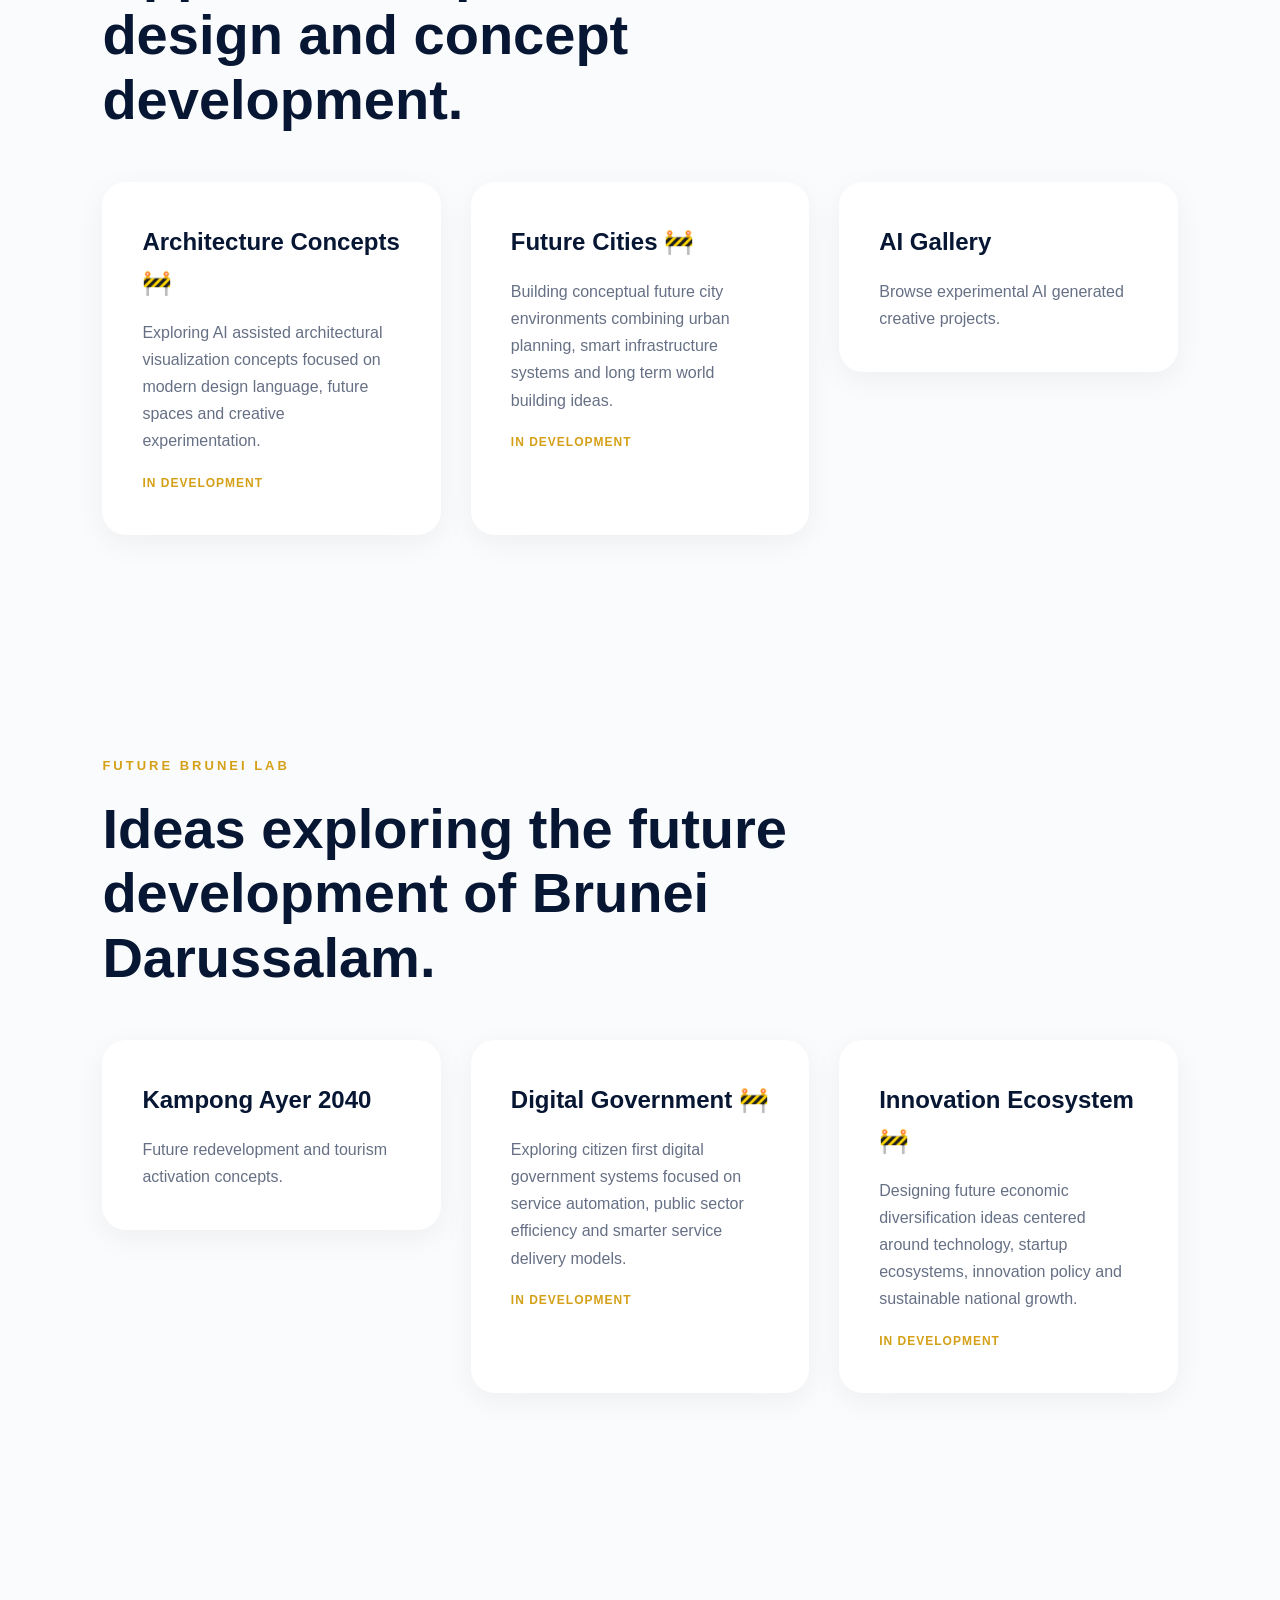
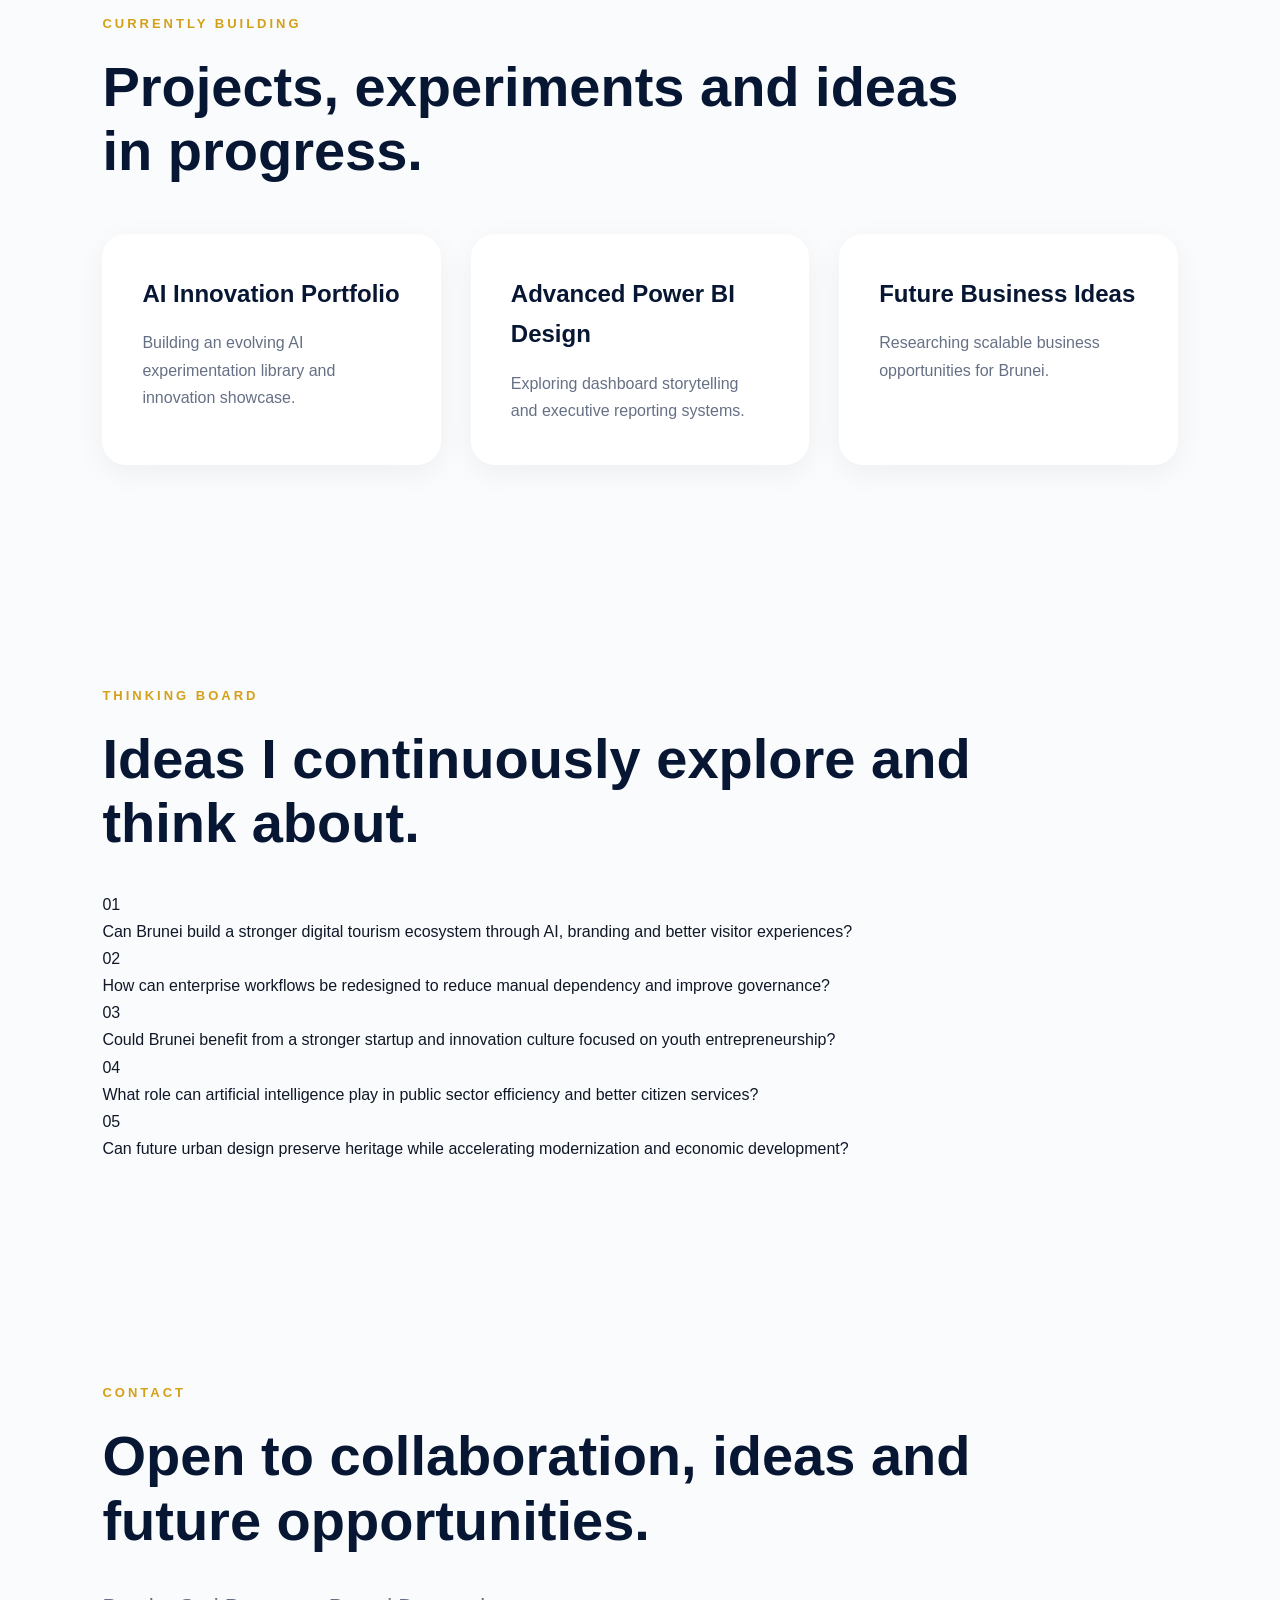
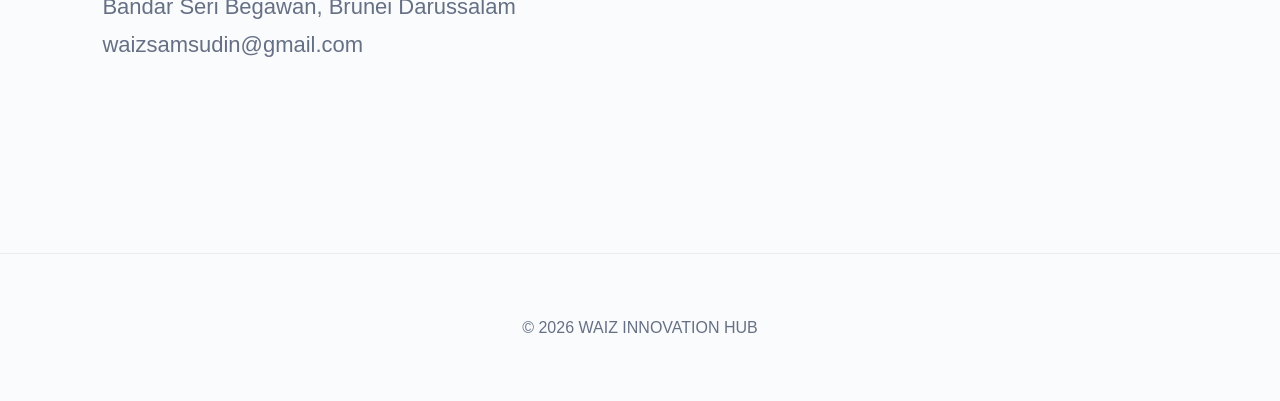
==== commit 2366a846: "Update index.html" ====
--- a/index.html
+++ b/index.html
@@ -62,13 +62,20 @@
 Explore Portfolio
 </a>
 
+
 <a href="./creative-playground/index.html" class="button">
 Creative Playground ✨
 </a>
 
-<a href="./ai-studio/gallery.html" class="button">
-Explore AI Gallery ✨
-</a>
+
+<a href="https://v1.prod.sekai.chat/g3-game/community/81e77565-006e-41f6-823f-e388d9196eda?fromPage=share&orientation=auto"
+target="_blank"
+class="button-secondary">
+
+Play My Game 🎮
+
+</a>
+
 
 <a href="#waiz-system" class="button-secondary">
 Access WAIZ.EXE 👀
--- a/styles.css
+++ b/styles.css
@@ -138,13 +138,14 @@
 
 .hero-buttons{
 display:flex;
-gap:20px;
+gap:16px;
 flex-wrap:wrap;
+align-items:center;
 }
 
 .button{
 display:inline-block;
-padding:15px 30px;
+padding:14px 24px;
 background:#071633;
 color:white;
 border-radius:50px;
